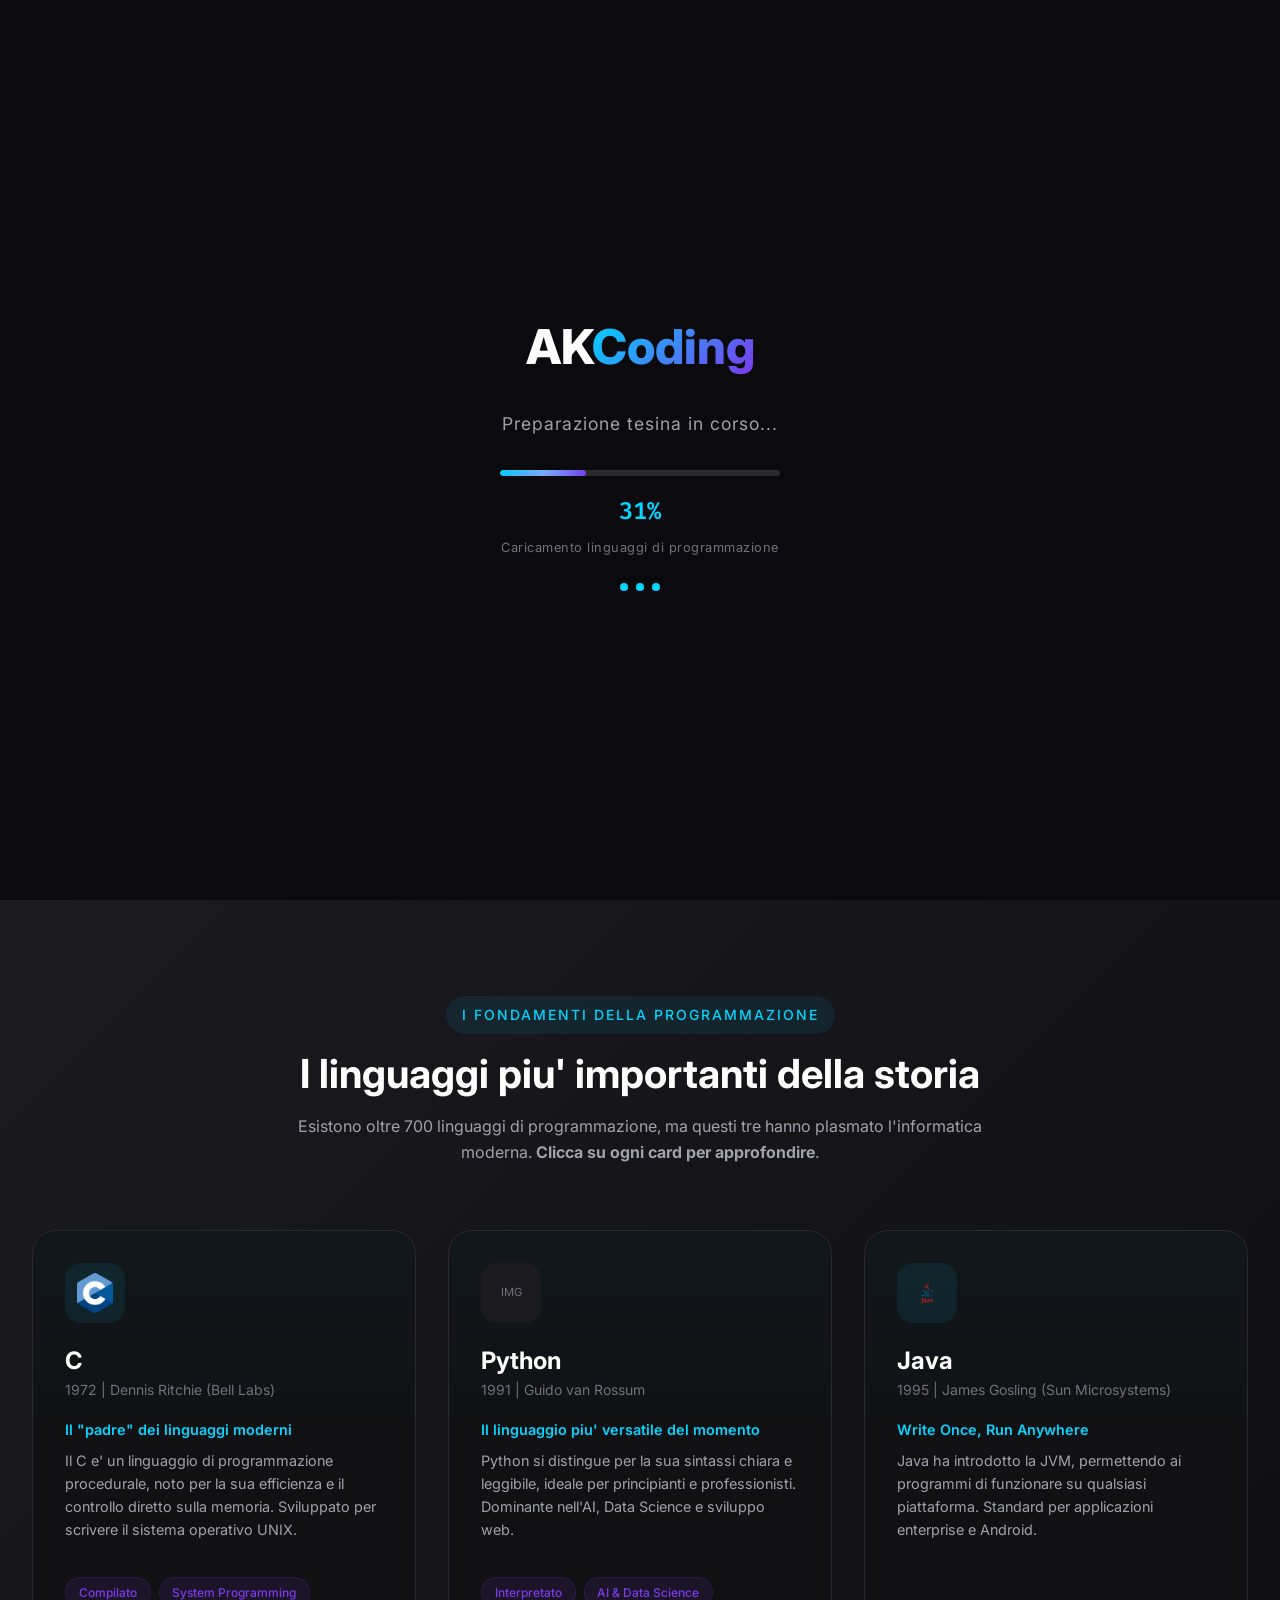
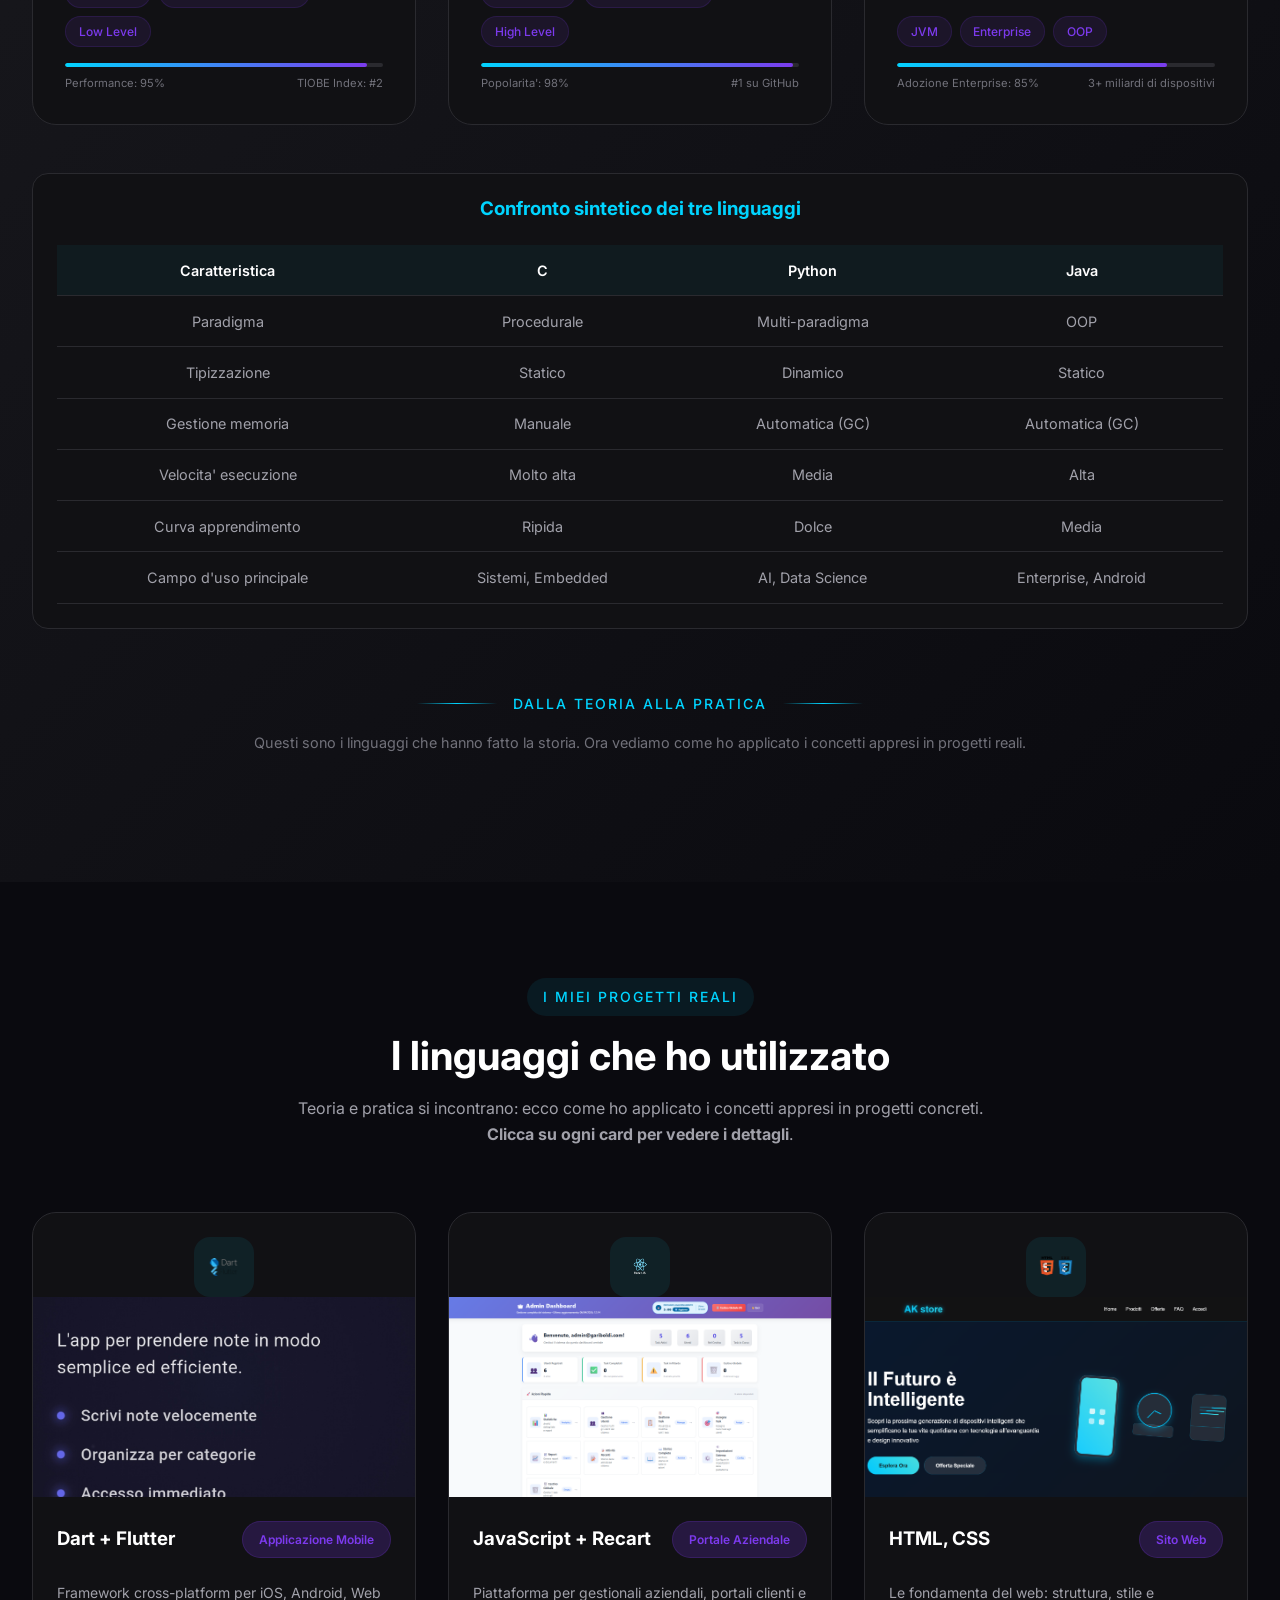
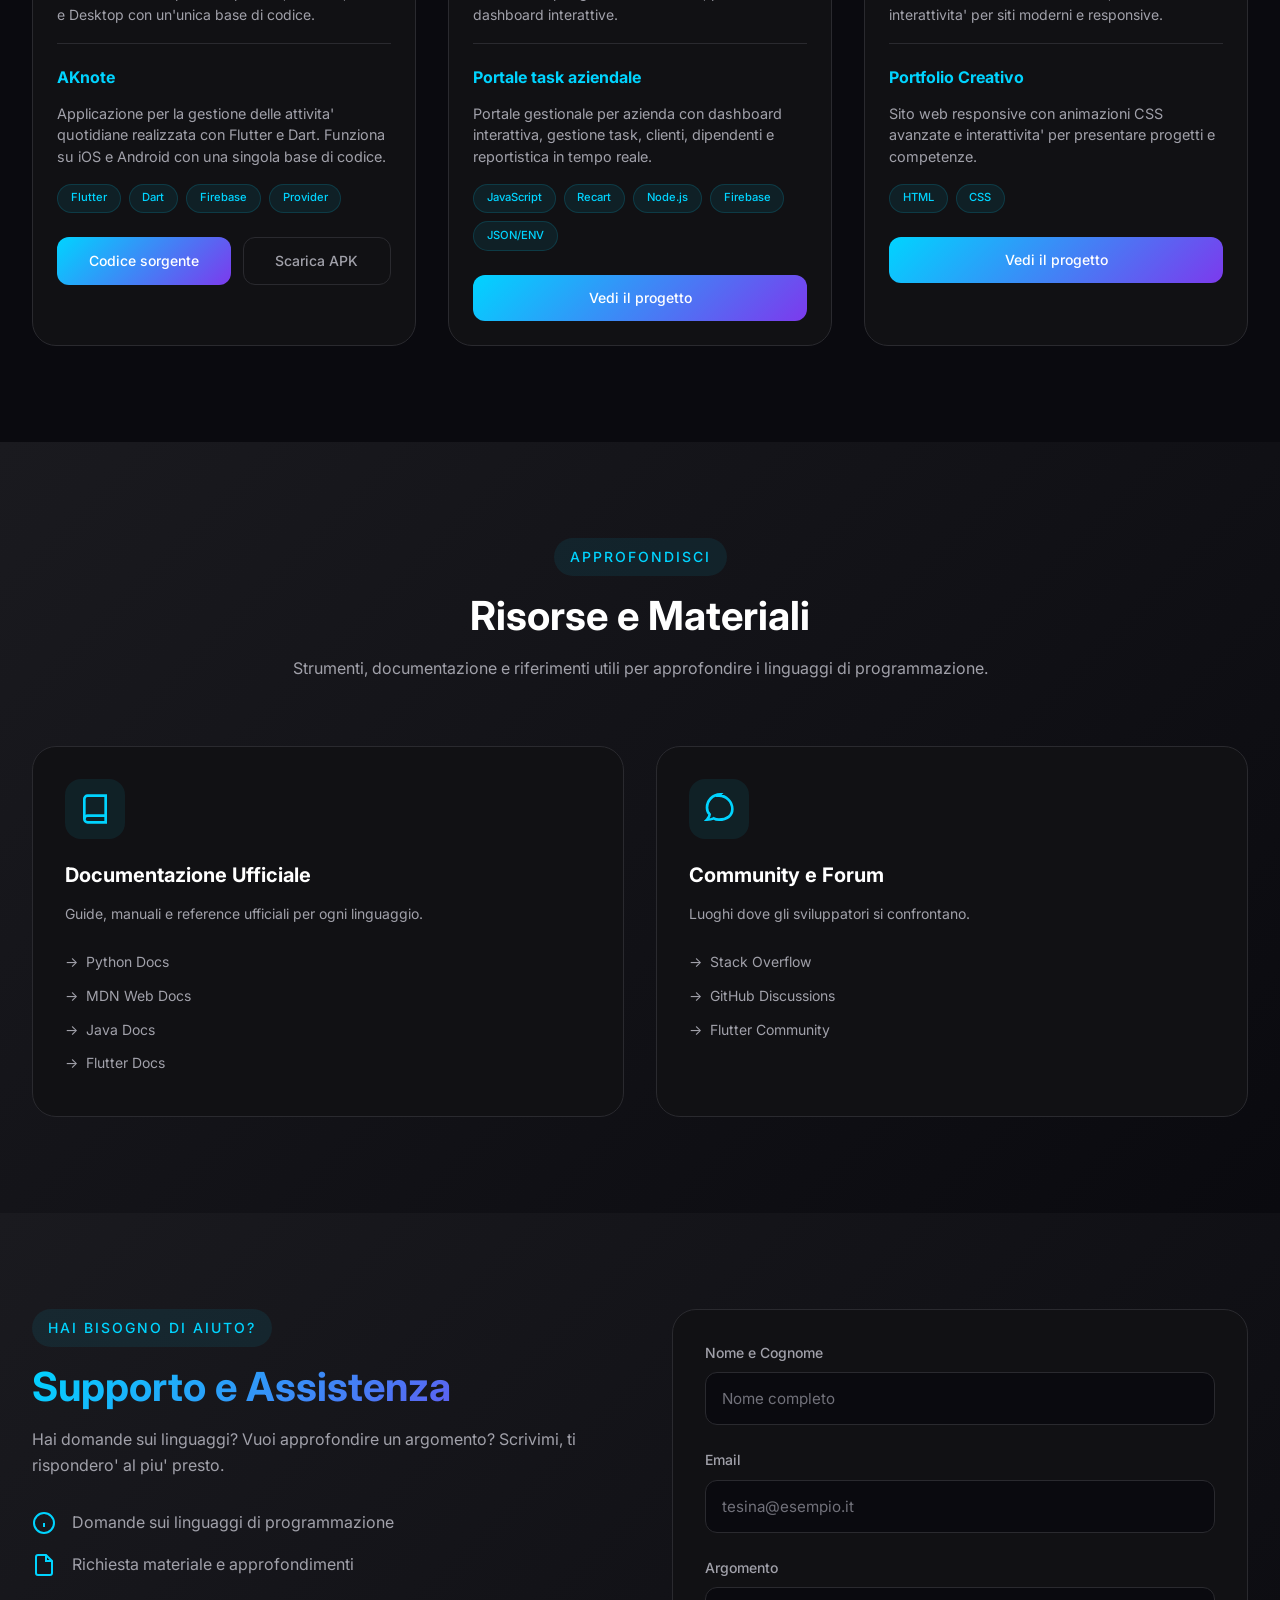
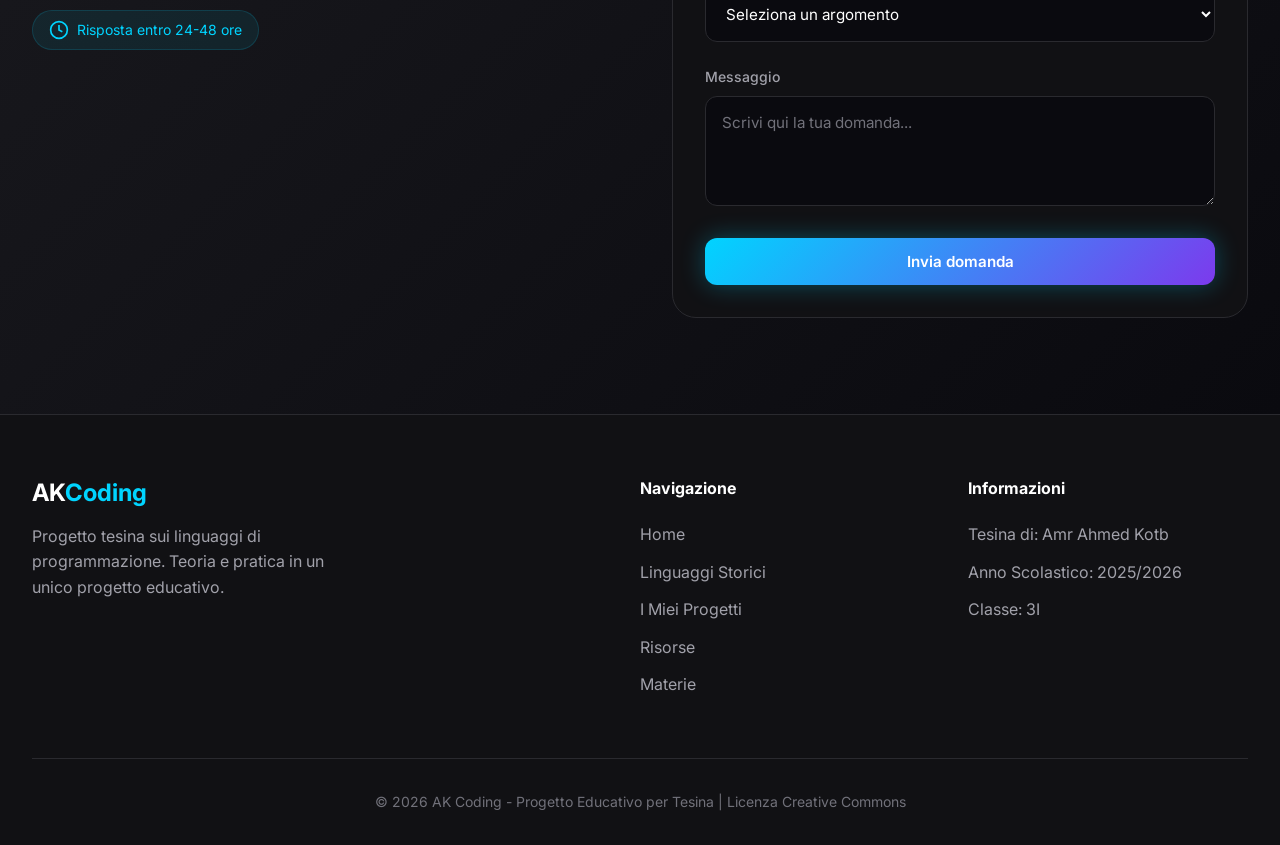
==== index.html @ d7063757 "tesina" ====
<!DOCTYPE html>
<html lang="it">

<head>
    <meta charset="UTF-8">
    <meta name="viewport" content="width=device-width, initial-scale=1.0, viewport-fit=cover">
    <meta name="description" content="Tesina sui linguaggi di programmazione: teoria e pratica con progetti reali">
    <meta name="author" content="Amr Ahmed Kotb">
    <meta name="keywords" content="programmazione, linguaggi, C, Python, Java, Flutter, JavaScript, tesina">
    <meta name="theme-color" content="#0a0a0f">
    <meta property="og:title" content="AK Coding | Linguaggi di Programmazione - Tesina">
    <meta property="og:description" content="Dal codice macchina all'intelligenza artificiale: un viaggio attraverso i linguaggi che plasmano il mondo digitale.">
    <meta property="og:type" content="website">
    <meta property="og:image" content="/images/logo.png">
    <meta property="og:url" content="https://akcoding.it/">
    <title>AK Coding | Linguaggi di Programmazione - Tesina</title>
    <link rel="preconnect" href="https://fonts.googleapis.com">
    <link rel="preconnect" href="https://fonts.gstatic.com" crossorigin>
    <link href="https://fonts.googleapis.com/css2?family=Inter:wght@300;400;500;600;700;800&family=Fira+Code:wght@400;500;600&display=swap" rel="stylesheet">
    <link rel="icon" href="/images/logo.png" type="image/png">
    <style>
        /* ============================================ */
        /* RESET & VARIABILI GLOBALI                    */
        /* ============================================ */
        *,
        *::before,
        *::after {
            margin: 0;
            padding: 0;
            box-sizing: border-box;
        }

        :root {
            --primary: #00d4ff;
            --primary-dark: #0099cc;
            --primary-glow: rgba(0, 212, 255, 0.3);
            --primary-soft: rgba(0, 212, 255, 0.08);
            --secondary: #7c3aed;
            --secondary-dark: #5b21b6;
            --secondary-glow: rgba(124, 58, 237, 0.3);
            --dark-bg: #0a0a0f;
            --dark-card: #111114;
            --dark-surface: #1a1a1f;
            --text-primary: #ffffff;
            --text-secondary: #a1a1aa;
            --text-muted: #71717a;
            --border: #2a2a2f;
            --border-light: #3a3a42;
            --success: #10b981;
            --error: #ef4444;
            --warning: #f59e0b;
            --gradient-1: linear-gradient(135deg, #00d4ff 0%, #7c3aed 100%);
            --gradient-2: linear-gradient(135deg, #1a1a1f 0%, #0a0a0f 100%);
            --gradient-card: linear-gradient(180deg, rgba(0, 212, 255, 0.03) 0%, transparent 40%);
            --radius-sm: 0.5rem;
            --radius-md: 0.75rem;
            --radius-lg: 1rem;
            --radius-xl: 1.5rem;
            --radius-2xl: 2rem;
            --shadow-sm: 0 2px 8px rgba(0, 0, 0, 0.3);
            --shadow-md: 0 8px 24px rgba(0, 0, 0, 0.4);
            --shadow-lg: 0 20px 50px rgba(0, 0, 0, 0.5);
            --shadow-glow: 0 0 25px var(--primary-glow);
            --transition-fast: 0.2s ease;
            --transition-base: 0.3s ease;
            --transition-slow: 0.5s cubic-bezier(0.4, 0, 0.2, 1);
            --font-mono: 'Fira Code', 'Courier New', monospace;
        }

        html {
            scroll-behavior: smooth;
            scroll-padding-top: 80px;
            -webkit-font-smoothing: antialiased;
            -moz-osx-font-smoothing: grayscale;
        }

        body {
            font-family: 'Inter', sans-serif;
            background-color: var(--dark-bg);
            color: var(--text-primary);
            line-height: 1.6;
            overflow-x: hidden;
            min-height: 100vh;
        }

        body.preloader-active {
            overflow: hidden;
            height: 100vh;
        }

        .container {
            max-width: 1280px;
            margin: 0 auto;
            padding: 0 2rem;
        }

        @media (max-width: 640px) {
            .container {
                padding: 0 1rem;
            }
        }

        /* ============================================ */
        /* PRELOADER                                    */
        /* ============================================ */
        .preloader {
            position: fixed;
            top: 0;
            left: 0;
            width: 100%;
            height: 100%;
            background: var(--dark-bg);
            z-index: 9999;
            display: flex;
            flex-direction: column;
            align-items: center;
            justify-content: center;
            transition: opacity 0.6s ease, visibility 0.6s ease;
            opacity: 1;
            visibility: visible;
        }

        .preloader.hidden {
            opacity: 0;
            visibility: hidden;
            pointer-events: none;
        }

        .preloader-logo {
            font-size: 3rem;
            font-weight: 800;
            margin-bottom: 1.5rem;
            animation: preloaderPulse 2s ease-in-out infinite;
        }

        .preloader-logo span {
            background: var(--gradient-1);
            -webkit-background-clip: text;
            background-clip: text;
            color: transparent;
        }

        .preloader-title {
            font-size: 1.1rem;
            color: var(--text-secondary);
            margin-bottom: 2rem;
            letter-spacing: 1px;
            font-weight: 400;
            text-align: center;
        }

        .preloader-progress-container {
            width: 280px;
            max-width: 80vw;
            height: 6px;
            background: var(--border);
            border-radius: 3px;
            overflow: hidden;
            margin-bottom: 1rem;
            position: relative;
        }

        .preloader-progress-bar {
            height: 100%;
            background: var(--gradient-1);
            border-radius: 3px;
            width: 0%;
            transition: width 0.15s linear;
            position: relative;
        }

        .preloader-progress-bar::after {
            content: '';
            position: absolute;
            top: 0;
            left: 0;
            right: 0;
            bottom: 0;
            background: linear-gradient(90deg, transparent, rgba(255, 255, 255, 0.3), transparent);
            animation: shimmer 2s infinite;
        }

        @keyframes shimmer {
            0% {
                transform: translateX(-100%);
            }
            100% {
                transform: translateX(100%);
            }
        }

        .preloader-counter {
            font-family: var(--font-mono);
            font-size: 1.5rem;
            font-weight: 600;
            color: var(--primary);
            margin-bottom: 0.5rem;
            min-width: 60px;
            text-align: center;
        }

        .preloader-subtitle {
            font-size: 0.8rem;
            color: var(--text-muted);
            letter-spacing: 0.5px;
            text-align: center;
            animation: fadeText 3s ease-in-out infinite;
        }

        @keyframes preloaderPulse {
            0%,
            100% {
                transform: scale(1);
                opacity: 1;
            }
            50% {
                transform: scale(1.05);
                opacity: 0.8;
            }
        }

        @keyframes fadeText {
            0%,
            100% {
                opacity: 0.5;
            }
            50% {
                opacity: 1;
            }
        }

        .preloader-dots {
            display: flex;
            gap: 0.5rem;
            margin-top: 1.5rem;
        }

        .preloader-dot {
            width: 8px;
            height: 8px;
            border-radius: 50%;
            background: var(--primary);
            animation: dotBounce 1.4s ease-in-out infinite;
        }

        .preloader-dot:nth-child(2) {
            animation-delay: 0.2s;
        }
        .preloader-dot:nth-child(3) {
            animation-delay: 0.4s;
        }

        @keyframes dotBounce {
            0%,
            80%,
            100% {
                transform: scale(0.6);
                opacity: 0.4;
            }
            40% {
                transform: scale(1.2);
                opacity: 1;
            }
        }

        /* ============================================ */
        /* TIPOGRAFIA E UTILITY                         */
        /* ============================================ */
        h1,
        h2,
        h3,
        h4,
        h5,
        h6 {
            font-weight: 700;
            line-height: 1.2;
        }

        h1 {
            font-size: clamp(2.5rem, 5vw, 4rem);
            background: var(--gradient-1);
            -webkit-background-clip: text;
            background-clip: text;
            color: transparent;
        }

        h2 {
            font-size: clamp(2rem, 4vw, 2.5rem);
            margin-bottom: 1rem;
        }

        .section-header {
            text-align: center;
            margin-bottom: 4rem;
        }

        .section-tag {
            display: inline-block;
            font-size: 0.875rem;
            font-weight: 500;
            text-transform: uppercase;
            letter-spacing: 2px;
            color: var(--primary);
            background: var(--primary-soft);
            padding: 0.5rem 1rem;
            border-radius: var(--radius-2xl);
            margin-bottom: 1rem;
        }

        .section-header p {
            color: var(--text-secondary);
            max-width: 700px;
            margin: 0 auto;
        }

        /* ============================================ */
        /* BOTTONI                                      */
        /* ============================================ */
        .btn {
            display: inline-flex;
            align-items: center;
            justify-content: center;
            padding: 0.875rem 2rem;
            font-weight: 600;
            border-radius: var(--radius-md);
            text-decoration: none;
            transition: all var(--transition-base);
            cursor: pointer;
            border: none;
            font-family: inherit;
            gap: 0.5rem;
            font-size: 0.95rem;
            white-space: nowrap;
        }

        .btn-primary {
            background: var(--gradient-1);
            color: white;
            box-shadow: var(--shadow-glow);
        }

        .btn-primary:hover {
            transform: translateY(-2px);
            box-shadow: 0 0 35px var(--primary-glow);
        }

        .btn-primary:active {
            transform: translateY(0);
            box-shadow: 0 0 15px var(--primary-glow);
        }

        .btn-secondary {
            background: transparent;
            color: var(--text-primary);
            border: 1px solid var(--border);
        }

        .btn-secondary:hover {
            border-color: var(--primary);
            color: var(--primary);
            transform: translateY(-2px);
            background: var(--primary-soft);
        }

        .btn-outline-light {
            background: transparent;
            color: var(--text-primary);
            border: 1px solid rgba(255, 255, 255, 0.3);
        }

        .btn-outline-light:hover {
            border-color: var(--primary);
            color: var(--primary);
            background: var(--primary-soft);
        }

        .btn-full {
            width: 100%;
        }

        .btn:focus-visible {
            outline: 2px solid var(--primary);
            outline-offset: 2px;
        }

        /* ============================================ */
        /* NAVIGAZIONE                                  */
        /* ============================================ */
        .navbar {
            position: fixed;
            top: 0;
            left: 0;
            width: 100%;
            z-index: 1000;
            padding: 1rem 0;
            background: rgba(10, 10, 15, 0.9);
            backdrop-filter: blur(12px);
            -webkit-backdrop-filter: blur(12px);
            border-bottom: 1px solid var(--border);
            transition: all var(--transition-base);
        }

        .navbar.scrolled {
            padding: 0.65rem 0;
            background: rgba(10, 10, 15, 0.97);
            box-shadow: var(--shadow-sm);
        }

        .nav-container {
            max-width: 1280px;
            margin: 0 auto;
            padding: 0 2rem;
            display: flex;
            justify-content: space-between;
            align-items: center;
        }

        .logo a {
            font-size: 1.5rem;
            font-weight: 700;
            text-decoration: none;
            color: var(--text-primary);
            letter-spacing: -0.5px;
        }

        .logo span {
            color: var(--primary);
        }

        .nav-menu {
            display: flex;
            gap: 2.5rem;
            list-style: none;
        }

        .nav-link {
            text-decoration: none;
            color: var(--text-secondary);
            font-weight: 500;
            transition: color var(--transition-fast);
            position: relative;
            font-size: 0.95rem;
        }

        .nav-link:hover,
        .nav-link.active {
            color: var(--primary);
        }

        .nav-link::after {
            content: '';
            position: absolute;
            bottom: -4px;
            left: 0;
            width: 0;
            height: 2px;
            background: var(--primary);
            border-radius: 2px;
            transition: width var(--transition-base);
        }

        .nav-link:hover::after,
        .nav-link.active::after {
            width: 100%;
        }

        .hamburger {
            display: none;
            flex-direction: column;
            cursor: pointer;
            gap: 5px;
            padding: 4px;
            background: none;
            border: none;
        }

        .hamburger span {
            width: 26px;
            height: 2.5px;
            background: var(--text-primary);
            border-radius: 2px;
            transition: all var(--transition-base);
            display: block;
        }

        .hamburger.active span:nth-child(1) {
            transform: rotate(45deg) translate(5px, 5px);
        }
        .hamburger.active span:nth-child(2) {
            opacity: 0;
        }
        .hamburger.active span:nth-child(3) {
            transform: rotate(-45deg) translate(5px, -5px);
        }

        @media (max-width: 768px) {
            .hamburger {
                display: flex;
            }
            .nav-menu {
                position: fixed;
                top: 60px;
                left: -100%;
                width: 100%;
                background: rgba(17, 17, 20, 0.98);
                backdrop-filter: blur(12px);
                flex-direction: column;
                align-items: center;
                padding: 2rem;
                gap: 1.5rem;
                transition: left var(--transition-slow);
                border-bottom: 1px solid var(--border);
                box-shadow: var(--shadow-md);
            }
            .nav-menu.active {
                left: 0;
            }
        }

        /* ============================================ */
        /* TORNA SU                                     */
        /* ============================================ */
        .back-to-top {
            position: fixed;
            bottom: 30px;
            left: 30px;
            z-index: 2999;
            width: 44px;
            height: 44px;
            border-radius: 50%;
            background: var(--dark-card);
            border: 1px solid var(--border);
            color: var(--text-secondary);
            cursor: pointer;
            display: flex;
            align-items: center;
            justify-content: center;
            opacity: 0;
            visibility: hidden;
            transform: translateY(10px);
            transition: all var(--transition-base);
            box-shadow: var(--shadow-sm);
        }

        .back-to-top.visible {
            opacity: 1;
            visibility: visible;
            transform: translateY(0);
        }

        .back-to-top:hover {
            border-color: var(--primary);
            color: var(--primary);
            box-shadow: var(--shadow-glow);
            transform: translateY(-3px);
        }

        .back-to-top svg {
            width: 20px;
            height: 20px;
        }

        @media (max-width: 768px) {
            .back-to-top {
                bottom: 20px;
                left: 20px;
                width: 38px;
                height: 38px;
            }
        }

        /* ============================================ */
        /* HERO SECTION                                 */
        /* ============================================ */
        .hero {
            min-height: 100vh;
            display: flex;
            align-items: center;
            position: relative;
            padding: 6rem 2rem 4rem;
            overflow: hidden;
        }

        .hero::before {
            content: '';
            position: absolute;
            top: -50%;
            left: -50%;
            width: 200%;
            height: 200%;
            background: radial-gradient(ellipse at 30% 50%, rgba(0, 212, 255, 0.04) 0%, transparent 60%),
                radial-gradient(ellipse at 70% 30%, rgba(124, 58, 237, 0.04) 0%, transparent 60%);
            pointer-events: none;
            z-index: 0;
        }

        .hero-content {
            max-width: 1280px;
            margin: 0 auto;
            display: grid;
            grid-template-columns: 1fr 1fr;
            gap: 4rem;
            align-items: center;
            position: relative;
            z-index: 1;
        }

        .hero-badge {
            display: inline-block;
            background: var(--primary-soft);
            padding: 0.5rem 1rem;
            border-radius: var(--radius-2xl);
            font-size: 0.875rem;
            color: var(--primary);
            margin-bottom: 1.5rem;
            border: 1px solid rgba(0, 212, 255, 0.15);
        }

        .hero-text p {
            font-size: 1.125rem;
            color: var(--text-secondary);
            margin: 1.5rem 0;
            max-width: 500px;
        }

        .hero-buttons {
            display: flex;
            gap: 1rem;
            margin-bottom: 2.5rem;
            flex-wrap: wrap;
        }

        .hero-stats {
            display: flex;
            gap: 2rem;
            flex-wrap: wrap;
        }

        .stat {
            text-align: left;
        }

        .stat-number {
            font-size: 2rem;
            font-weight: 700;
            color: var(--primary);
            display: block;
            font-family: var(--font-mono);
        }

        .stat-label {
            font-size: 0.875rem;
            color: var(--text-muted);
        }

        .hero-visual {
            position: relative;
        }

        .code-animation {
            background: var(--dark-card);
            border-radius: var(--radius-lg);
            padding: 1.5rem;
            border: 1px solid var(--border);
            box-shadow: 0 0 50px rgba(0, 212, 255, 0.1);
            animation: float 3s ease-in-out infinite;
            position: relative;
            overflow: hidden;
        }

        .code-animation::before {
            content: '';
            position: absolute;
            top: 0;
            left: 0;
            right: 0;
            height: 30px;
            background: var(--dark-surface);
            border-bottom: 1px solid var(--border);
            border-radius: var(--radius-lg) var(--radius-lg) 0 0;
            display: flex;
            align-items: center;
            padding: 0 1rem;
            gap: 6px;
        }

        .code-dot {
            width: 10px;
            height: 10px;
            border-radius: 50%;
            display: inline-block;
        }
        .code-dot.red {
            background: #ef4444;
        }
        .code-dot.yellow {
            background: #f59e0b;
        }
        .code-dot.green {
            background: #10b981;
        }

        .code-snippet {
            font-family: var(--font-mono);
            font-size: 0.875rem;
            line-height: 1.6;
            color: var(--text-secondary);
            padding-top: 1.5rem;
            margin: 0;
            white-space: pre-wrap;
            word-break: break-word;
        }

        .code-keyword {
            color: #c084fc;
        }
        .code-function {
            color: var(--primary);
        }
        .code-string {
            color: #10b981;
        }
        .code-method {
            color: #f59e0b;
        }
        .code-comment {
            color: var(--text-muted);
            font-style: italic;
        }

        @keyframes float {
            0%,
            100% {
                transform: translateY(0);
            }
            50% {
                transform: translateY(-10px);
            }
        }

        @media (max-width: 968px) {
            .hero-content {
                grid-template-columns: 1fr;
                text-align: center;
                gap: 2.5rem;
            }
            .hero-text p {
                margin: 1.5rem auto;
            }
            .hero-buttons {
                justify-content: center;
            }
            .hero-stats {
                justify-content: center;
            }
            .stat {
                text-align: center;
            }
            .code-animation {
                max-width: 450px;
                margin: 0 auto;
            }
        }

        /* ============================================ */
        /* SEZIONE LINGUAGGI                            */
        /* ============================================ */
        .linguaggi {
            padding: 6rem 0;
            background: var(--gradient-2);
            position: relative;
        }

        .linguaggi-grid {
            display: grid;
            grid-template-columns: repeat(auto-fit, minmax(330px, 1fr));
            gap: 2rem;
        }

        .lang-card {
            background: var(--dark-card);
            border: 1px solid var(--border);
            border-radius: var(--radius-xl);
            padding: 2rem;
            transition: all var(--transition-slow);
            position: relative;
            overflow: hidden;
            cursor: pointer;
            display: flex;
            flex-direction: column;
            background: var(--gradient-card), var(--dark-card);
        }

        .lang-card::before {
            content: '';
            position: absolute;
            top: 0;
            left: 0;
            width: 100%;
            height: 3px;
            background: var(--gradient-1);
            transform: scaleX(0);
            transform-origin: left;
            transition: transform var(--transition-slow);
        }

        .lang-card:hover {
            transform: translateY(-5px);
            border-color: var(--primary);
            box-shadow: var(--shadow-lg), 0 0 30px rgba(0, 212, 255, 0.15);
        }

        .lang-card:hover::before {
            transform: scaleX(1);
        }

        .lang-card:focus-visible {
            outline: 2px solid var(--primary);
            outline-offset: 2px;
        }

        .card-icon {
            width: 60px;
            height: 60px;
            background: var(--primary-soft);
            border-radius: var(--radius-lg);
            display: flex;
            align-items: center;
            justify-content: center;
            margin-bottom: 1.5rem;
            transition: transform var(--transition-base);
        }

        .lang-card:hover .card-icon {
            transform: scale(1.08);
        }

        .card-icon img {
            width: 40px;
            height: 40px;
            object-fit: contain;
        }

        .lang-card h3 {
            font-size: 1.5rem;
            margin-bottom: 0.25rem;
        }

        .lang-year {
            font-size: 0.875rem;
            color: var(--text-muted);
            margin-bottom: 1rem;
        }

        .lang-description {
            margin-bottom: 1.5rem;
            flex: 1;
        }

        .lang-description p {
            color: var(--text-secondary);
            margin-bottom: 0.75rem;
            line-height: 1.6;
            font-size: 0.9rem;
        }

        .lang-description p:first-of-type {
            color: var(--primary);
            font-weight: 600;
            margin-bottom: 0.5rem;
        }

        .lang-tags {
            display: flex;
            flex-wrap: wrap;
            gap: 0.5rem;
            margin-bottom: 1rem;
        }

        .lang-tags span {
            background: rgba(124, 58, 237, 0.1);
            padding: 0.3rem 0.8rem;
            border-radius: var(--radius-2xl);
            font-size: 0.75rem;
            color: var(--secondary);
            font-weight: 500;
            border: 1px solid rgba(124, 58, 237, 0.15);
        }

        .lang-stats {
            margin-top: auto;
        }

        .stat-bar {
            height: 4px;
            background: var(--border);
            border-radius: 2px;
            overflow: hidden;
            margin-bottom: 0.5rem;
        }

        .stat-fill {
            height: 100%;
            background: var(--gradient-1);
            border-radius: 2px;
            transition: width 1.2s cubic-bezier(0.4, 0, 0.2, 1);
        }

        .stats-row {
            display: flex;
            justify-content: space-between;
            font-size: 0.7rem;
            color: var(--text-muted);
            margin-top: 0.5rem;
        }

        /* Tabella comparativa */
        .tabella-confronto {
            margin-top: 3rem;
            background: var(--dark-card);
            border-radius: var(--radius-lg);
            padding: 1.5rem;
            border: 1px solid var(--border);
            overflow-x: auto;
        }

        .tabella-confronto h3 {
            text-align: center;
            margin-bottom: 1.5rem;
            color: var(--primary);
        }

        .tabella-confronto table {
            width: 100%;
            border-collapse: collapse;
            min-width: 500px;
        }

        .tabella-confronto th,
        .tabella-confronto td {
            padding: 0.85rem 0.75rem;
            text-align: center;
            border-bottom: 1px solid var(--border);
            color: var(--text-secondary);
            font-size: 0.9rem;
        }

        .tabella-confronto th {
            color: var(--text-primary);
            font-weight: 600;
            background: rgba(0, 212, 255, 0.05);
            position: sticky;
            top: 0;
        }

        .tabella-confronto tr:hover td {
            background: rgba(0, 212, 255, 0.02);
        }

        .separator {
            display: flex;
            align-items: center;
            justify-content: center;
            gap: 1rem;
            margin-bottom: 1rem;
        }

        .separator-line {
            width: 80px;
            height: 1px;
            background: linear-gradient(90deg, transparent, var(--primary), transparent);
        }

        .separator-text {
            color: var(--primary);
            font-size: 0.875rem;
            letter-spacing: 2px;
            font-weight: 500;
        }

        .teoria-pratica-desc {
            color: var(--text-muted);
            font-size: 0.9rem;
        }

        .teoria-pratica-link {
            text-align: center;
            margin: 4rem 0 2rem;
        }

        /* ============================================ */
        /* PROGETTI REALI                               */
        /* ============================================ */
        .progetti-reali {
            padding: 6rem 0;
            background: var(--dark-bg);
        }

        .progetti-reali-grid {
            display: grid;
            grid-template-columns: repeat(auto-fit, minmax(360px, 1fr));
            gap: 2rem;
        }

        .progetto-reale-card {
            background: var(--dark-card);
            border: 1px solid var(--border);
            border-radius: var(--radius-xl);
            overflow: hidden;
            transition: all 0.4s cubic-bezier(0.175, 0.885, 0.32, 1.275);
            cursor: pointer;
            position: relative;
        }

        .progetto-reale-card:hover {
            transform: translateY(-6px) scale(1.01);
            border-color: var(--primary);
            box-shadow: var(--shadow-lg), 0 0 30px rgba(0, 212, 255, 0.2);
        }

        .progetto-reale-card:focus-visible {
            outline: 2px solid var(--primary);
            outline-offset: 2px;
        }

        .progetto-logo {
            display: flex;
            justify-content: center;
            padding: 1.5rem 1.5rem 0 1.5rem;
            position: relative;
            z-index: 3;
        }

        .progetto-logo img {
            width: 60px;
            height: 60px;
            object-fit: contain;
            background: var(--primary-soft);
            border-radius: var(--radius-lg);
            padding: 0.75rem;
            transition: transform var(--transition-base);
        }

        .progetto-reale-card:hover .progetto-logo img {
            transform: scale(1.1);
        }

        .progetto-anteprima {
            width: 100%;
            height: 200px;
            overflow: hidden;
            background: var(--dark-surface);
            position: relative;
        }

        .progetto-anteprima img {
            width: 100%;
            height: 100%;
            object-fit: cover;
            display: block;
            transition: transform var(--transition-slow);
        }

        .progetto-reale-card:hover .progetto-anteprima img {
            transform: scale(1.04);
        }

        .card-header {
            padding: 1.5rem 1.5rem 0 1.5rem;
            display: flex;
            justify-content: space-between;
            align-items: center;
            gap: 1rem;
            position: relative;
            z-index: 3;
            flex-wrap: wrap;
        }

        .categoria-badge {
            background: rgba(124, 58, 237, 0.2);
            padding: 0.5rem 1rem;
            border-radius: var(--radius-2xl);
            font-size: 0.75rem;
            font-weight: 600;
            color: var(--secondary);
            border: 1px solid rgba(124, 58, 237, 0.2);
        }

        .card-content {
            padding: 1.5rem;
            position: relative;
            z-index: 3;
        }

        .card-content h3 {
            font-size: 1.5rem;
            margin-bottom: 0.5rem;
            background: var(--gradient-1);
            -webkit-background-clip: text;
            background-clip: text;
            color: transparent;
        }

        .linguaggio-desc {
            color: var(--text-secondary);
            font-size: 0.875rem;
            margin-bottom: 1.5rem;
            padding-bottom: 1rem;
            border-bottom: 1px solid var(--border);
        }

        .progetto-mio h4 {
            font-size: 1rem;
            color: var(--primary);
            margin-bottom: 1rem;
        }

        .progetto-descrizione {
            color: var(--text-secondary);
            font-size: 0.9rem;
            line-height: 1.5;
            margin-bottom: 1rem;
        }

        .tecnologie-usate {
            display: flex;
            flex-wrap: wrap;
            gap: 0.5rem;
            margin-bottom: 1.5rem;
        }

        .tecnologie-usate span {
            background: var(--primary-soft);
            padding: 0.3rem 0.8rem;
            border-radius: var(--radius-2xl);
            font-size: 0.7rem;
            font-weight: 500;
            color: var(--primary);
            border: 1px solid rgba(0, 212, 255, 0.15);
        }

        .progetto-azioni {
            display: flex;
            gap: 0.75rem;
            margin-top: 1rem;
            flex-wrap: wrap;
        }

        .btn-progetto {
            display: inline-flex;
            align-items: center;
            justify-content: center;
            gap: 0.5rem;
            padding: 0.75rem 1.5rem;
            background: var(--gradient-1);
            color: white;
            text-decoration: none;
            border-radius: var(--radius-md);
            font-weight: 500;
            font-size: 0.875rem;
            transition: all var(--transition-base);
            flex: 1 1 auto;
            border: none;
            cursor: pointer;
            white-space: nowrap;
        }

        .btn-progetto:hover {
            transform: translateY(-2px);
            box-shadow: var(--shadow-glow);
        }

        .btn-progetto-outline {
            background: transparent;
            border: 1px solid var(--border);
            color: var(--text-secondary);
        }

        .btn-progetto-outline:hover {
            border-color: var(--primary);
            color: var(--primary);
            background: var(--primary-soft);
        }

        .progetto-link-singolo {
            margin-top: 1rem;
        }

        .progetto-link-singolo .btn-progetto {
            width: 100%;
        }

        @media (max-width: 768px) {
            .progetti-reali-grid {
                grid-template-columns: 1fr;
            }
            .linguaggi-grid {
                grid-template-columns: 1fr;
            }
        }

        /* ============================================ */
        /* MODALE PROGETTO                              */
        /* ============================================ */
        .modal-overlay {
            position: fixed;
            top: 0;
            left: 0;
            width: 100%;
            height: 100%;
            background: rgba(0, 0, 0, 0.85);
            backdrop-filter: blur(8px);
            -webkit-backdrop-filter: blur(8px);
            z-index: 2000;
            animation: fadeIn 0.3s ease;
        }

        .modal-container {
            position: fixed;
            top: 50%;
            left: 50%;
            transform: translate(-50%, -50%);
            width: 92%;
            max-width: 800px;
            max-height: 85vh;
            background: var(--dark-card);
            border: 2px solid var(--primary);
            border-radius: var(--radius-xl);
            z-index: 2001;
            overflow-y: auto;
            animation: modalSlideIn 0.35s ease;
            box-shadow: var(--shadow-lg), 0 0 40px rgba(0, 212, 255, 0.2);
        }

        .modal-container::-webkit-scrollbar {
            width: 6px;
        }
        .modal-container::-webkit-scrollbar-track {
            background: transparent;
        }
        .modal-container::-webkit-scrollbar-thumb {
            background: var(--border);
            border-radius: 3px;
        }

        @keyframes modalSlideIn {
            from {
                opacity: 0;
                transform: translate(-50%, -50%) scale(0.95);
            }
            to {
                opacity: 1;
                transform: translate(-50%, -50%) scale(1);
            }
        }

        @keyframes fadeIn {
            from {
                opacity: 0;
            }
            to {
                opacity: 1;
            }
        }

        .modal-header {
            padding: 1.5rem;
            border-bottom: 1px solid var(--border);
            display: flex;
            justify-content: space-between;
            align-items: center;
            position: sticky;
            top: 0;
            background: var(--dark-card);
            z-index: 10;
            border-radius: var(--radius-xl) var(--radius-xl) 0 0;
        }

        .modal-header h3 {
            font-size: 1.5rem;
            background: var(--gradient-1);
            -webkit-background-clip: text;
            background-clip: text;
            color: transparent;
            margin: 0;
        }

        .modal-close {
            width: 36px;
            height: 36px;
            border-radius: 50%;
            background: rgba(255, 255, 255, 0.08);
            border: 1px solid var(--border);
            color: var(--text-secondary);
            font-size: 1.2rem;
            cursor: pointer;
            display: flex;
            align-items: center;
            justify-content: center;
            transition: all var(--transition-fast);
            flex-shrink: 0;
        }

        .modal-close:hover {
            background: var(--primary);
            color: white;
            border-color: var(--primary);
            transform: rotate(90deg);
        }

        .modal-close:focus-visible {
            outline: 2px solid var(--primary);
            outline-offset: 2px;
        }

        .modal-body {
            padding: 1.5rem;
        }

        .modal-body .modal-image {
            width: 100%;
            max-height: 300px;
            object-fit: cover;
            border-radius: var(--radius-md);
            margin-bottom: 1.5rem;
            border: 1px solid var(--border);
        }

        .modal-body h4 {
            color: var(--primary);
            font-size: 1.1rem;
            margin: 1.5rem 0 1rem 0;
        }

        .modal-body h4:first-of-type {
            margin-top: 0;
        }

        .modal-body p {
            color: var(--text-secondary);
            margin-bottom: 0.75rem;
            line-height: 1.6;
        }

        .modal-body ul {
            margin: 0.75rem 0;
            padding-left: 1.5rem;
        }

        .modal-body li {
            color: var(--text-secondary);
            margin-bottom: 0.5rem;
        }

        .modal-body .code-example {
            background: var(--dark-bg);
            padding: 1rem;
            border-radius: var(--radius-md);
            font-family: var(--font-mono);
            font-size: 0.8rem;
            color: var(--text-secondary);
            overflow-x: auto;
            border: 1px solid var(--border);
            line-height: 1.5;
            white-space: pre-wrap;
            word-break: break-word;
        }

        body.modal-open {
            overflow: hidden;
        }

        /* ============================================ */
        /* RISORSE                                      */
        /* ============================================ */
        .risorse {
            padding: 6rem 0;
            background: var(--gradient-2);
        }

        .risorse-grid {
            display: grid;
            grid-template-columns: repeat(auto-fit, minmax(300px, 1fr));
            gap: 2rem;
        }

        .risorsa-card {
            background: var(--dark-card);
            border: 1px solid var(--border);
            border-radius: var(--radius-xl);
            padding: 2rem;
            transition: all var(--transition-base);
            position: relative;
            overflow: hidden;
        }

        .risorsa-card::before {
            content: '';
            position: absolute;
            top: 0;
            left: 0;
            width: 100%;
            height: 3px;
            background: var(--gradient-1);
            transform: scaleX(0);
            transform-origin: left;
            transition: transform var(--transition-slow);
        }

        .risorsa-card:hover {
            transform: translateY(-5px);
            border-color: var(--primary);
            box-shadow: var(--shadow-lg);
        }

        .risorsa-card:hover::before {
            transform: scaleX(1);
        }

        .risorsa-icon {
            width: 60px;
            height: 60px;
            background: var(--primary-soft);
            border-radius: var(--radius-lg);
            display: flex;
            align-items: center;
            justify-content: center;
            margin-bottom: 1.5rem;
        }

        .risorsa-icon svg {
            width: 32px;
            height: 32px;
            color: var(--primary);
        }

        .risorsa-card h3 {
            font-size: 1.25rem;
            margin-bottom: 1rem;
        }

        .risorsa-card p {
            color: var(--text-secondary);
            font-size: 0.875rem;
            margin-bottom: 1.5rem;
        }

        .risorsa-links {
            list-style: none;
            margin-top: 1rem;
        }

        .risorsa-links li {
            margin-bottom: 0.5rem;
        }

        .risorsa-links a {
            color: var(--text-secondary);
            text-decoration: none;
            font-size: 0.875rem;
            transition: all var(--transition-fast);
            display: inline-flex;
            align-items: center;
            gap: 0.5rem;
        }

        .risorsa-links a::before {
            content: '\2192';
            transition: transform var(--transition-fast);
        }

        .risorsa-links a:hover {
            color: var(--primary);
        }

        .risorsa-links a:hover::before {
            transform: translateX(4px);
        }

        /* ============================================ */
        /* SUPPORTO E FORM                              */
        /* ============================================ */
        .supporto {
            padding: 6rem 0;
            background: var(--gradient-2);
        }

        .supporto-wrapper {
            display: grid;
            grid-template-columns: 1fr 1fr;
            gap: 4rem;
            align-items: start;
        }

        .supporto-info h2 {
            margin-bottom: 1rem;
            background: var(--gradient-1);
            -webkit-background-clip: text;
            background-clip: text;
            color: transparent;
        }

        .supporto-info>p {
            color: var(--text-secondary);
            margin-bottom: 2rem;
        }

        .supporto-features {
            display: flex;
            flex-direction: column;
            gap: 1rem;
            margin-bottom: 2rem;
        }

        .feature {
            display: flex;
            align-items: center;
            gap: 1rem;
            color: var(--text-secondary);
        }

        .feature svg {
            color: var(--primary);
            flex-shrink: 0;
        }

        .supporto-tempo {
            display: inline-flex;
            align-items: center;
            gap: 0.5rem;
            background: var(--primary-soft);
            padding: 0.5rem 1rem;
            border-radius: var(--radius-2xl);
            color: var(--primary);
            font-size: 0.875rem;
            border: 1px solid rgba(0, 212, 255, 0.15);
        }

        .supporto-form {
            background: var(--dark-card);
            border: 1px solid var(--border);
            border-radius: var(--radius-xl);
            padding: 2rem;
        }

        .supporto-form .form-group {
            margin-bottom: 1.5rem;
        }

        .supporto-form label {
            display: block;
            margin-bottom: 0.5rem;
            color: var(--text-secondary);
            font-size: 0.875rem;
            font-weight: 500;
        }

        .supporto-form input,
        .supporto-form select,
        .supporto-form textarea {
            width: 100%;
            padding: 1rem;
            background: var(--dark-bg);
            border: 1px solid var(--border);
            border-radius: var(--radius-md);
            color: var(--text-primary);
            font-family: inherit;
            transition: all var(--transition-base);
            font-size: 0.95rem;
        }

        .supporto-form input:focus,
        .supporto-form select:focus,
        .supporto-form textarea:focus {
            outline: none;
            border-color: var(--primary);
            box-shadow: 0 0 0 3px var(--primary-glow);
        }

        .supporto-form input::placeholder,
        .supporto-form textarea::placeholder {
            color: var(--text-muted);
        }

        .form-success {
            text-align: center;
            margin-top: 1rem;
            font-size: 0.875rem;
            color: var(--success);
            font-weight: 500;
            display: none;
        }

        @media (max-width: 968px) {
            .supporto-wrapper {
                grid-template-columns: 1fr;
                gap: 2rem;
            }
            .supporto-info {
                text-align: center;
            }
            .supporto-features {
                align-items: flex-start;
                text-align: left;
                max-width: 350px;
                margin: 0 auto 2rem;
            }
            .supporto-tempo {
                margin: 0 auto;
                display: flex;
                width: fit-content;
            }
        }

        /* ============================================ */
        /* FOOTER                                       */
        /* ============================================ */
        .footer {
            background: var(--dark-card);
            border-top: 1px solid var(--border);
            padding: 4rem 0 2rem;
        }

        .footer-content {
            display: grid;
            grid-template-columns: 2fr 1fr 1fr;
            gap: 3rem;
            margin-bottom: 3rem;
        }

        .footer-logo h3 {
            font-size: 1.5rem;
            margin-bottom: 1rem;
        }

        .footer-logo span {
            color: var(--primary);
        }

        .footer-logo p {
            color: var(--text-secondary);
            max-width: 300px;
        }

        .footer-links h4,
        .footer-info h4 {
            font-size: 1rem;
            margin-bottom: 1.5rem;
            color: var(--text-primary);
        }

        .footer-links ul,
        .footer-info ul {
            list-style: none;
        }

        .footer-links li,
        .footer-info li {
            margin-bottom: 0.75rem;
        }

        .footer-links a {
            text-decoration: none;
            color: var(--text-secondary);
            transition: color var(--transition-fast);
        }

        .footer-links a:hover {
            color: var(--primary);
        }

        .footer-info li {
            color: var(--text-secondary);
        }

        .footer-bottom {
            text-align: center;
            padding-top: 2rem;
            border-top: 1px solid var(--border);
            color: var(--text-muted);
            font-size: 0.875rem;
        }

        @media (max-width: 768px) {
            .footer-content {
                grid-template-columns: 1fr;
                text-align: center;
                gap: 2rem;
            }
            .footer-logo p {
                margin: 0 auto;
            }
        }

        /* ============================================ */
        /* CHATBOT WIDGET                               */
        /* ============================================ */
        .chatbot-widget {
            position: fixed;
            bottom: 30px;
            right: 30px;
            z-index: 3000;
            font-family: 'Inter', sans-serif;
        }

        .chatbot-toggle {
            width: 56px;
            height: 56px;
            border-radius: 50%;
            background: var(--dark-card);
            border: 1px solid var(--border);
            color: var(--text-primary);
            font-size: 22px;
            cursor: pointer;
            box-shadow: var(--shadow-md);
            display: flex;
            align-items: center;
            justify-content: center;
            transition: all var(--transition-base);
            overflow: hidden;
            padding: 0;
        }

        .chatbot-toggle img {
            width: 60%;
            height: 60%;
            object-fit: contain;
            display: block;
        }

        .chatbot-toggle .toggle-text {
            font-size: 16px;
            font-weight: 600;
        }

        .chatbot-toggle:hover {
            border-color: var(--primary);
            transform: scale(1.08);
            box-shadow: var(--shadow-glow);
        }

        .chatbot-toggle:focus-visible {
            outline: 2px solid var(--primary);
            outline-offset: 2px;
        }

        .chatbot-window {
            position: absolute;
            bottom: 80px;
            right: 0;
            width: 380px;
            max-height: 550px;
            background: var(--dark-card);
            border: 1px solid var(--border);
            border-radius: var(--radius-lg);
            box-shadow: var(--shadow-lg);
            display: flex;
            flex-direction: column;
            overflow: hidden;
            animation: slideUp 0.25s ease;
        }

        .chatbot-window.hidden {
            display: none;
        }

        @keyframes slideUp {
            from {
                opacity: 0;
                transform: translateY(15px);
            }
            to {
                opacity: 1;
                transform: translateY(0);
            }
        }

        .chatbot-header {
            padding: 1rem 1.25rem;
            background: var(--dark-surface);
            border-bottom: 1px solid var(--border);
            display: flex;
            justify-content: space-between;
            align-items: center;
        }

        .chatbot-header h4 {
            color: var(--primary);
            font-size: 0.9rem;
            font-weight: 600;
            margin: 0;
            letter-spacing: 0.5px;
            text-transform: uppercase;
        }

        .chatbot-close {
            background: none;
            border: none;
            color: var(--text-muted);
            font-size: 1.25rem;
            cursor: pointer;
            transition: color var(--transition-fast);
            padding: 4px 8px;
            border-radius: 4px;
        }

        .chatbot-close:hover {
            color: var(--text-primary);
            background: rgba(255, 255, 255, 0.05);
        }

        .chatbot-close:focus-visible {
            outline: 2px solid var(--primary);
            outline-offset: 2px;
        }

        .chatbot-messages {
            flex: 1;
            padding: 1.25rem;
            overflow-y: auto;
            display: flex;
            flex-direction: column;
            gap: 1rem;
            max-height: 360px;
        }

        .chatbot-messages::-webkit-scrollbar {
            width: 4px;
        }
        .chatbot-messages::-webkit-scrollbar-track {
            background: transparent;
        }
        .chatbot-messages::-webkit-scrollbar-thumb {
            background: var(--border);
            border-radius: 2px;
        }

        .message {
            padding: 0.875rem 1rem;
            border-radius: var(--radius-md);
            max-width: 88%;
            word-wrap: break-word;
            font-size: 0.85rem;
            line-height: 1.55;
        }

        .message.user {
            align-self: flex-end;
            background: rgba(0, 212, 255, 0.08);
            border: 1px solid rgba(0, 212, 255, 0.15);
            color: var(--text-primary);
            border-bottom-right-radius: 0.25rem;
        }

        .message.bot {
            align-self: flex-start;
            background: rgba(124, 58, 237, 0.06);
            border: 1px solid rgba(124, 58, 237, 0.12);
            color: var(--text-secondary);
            border-bottom-left-radius: 0.25rem;
        }

        .message.bot strong {
            color: var(--primary);
        }

        .chatbot-input-area {
            padding: 0.875rem 1rem;
            border-top: 1px solid var(--border);
            display: flex;
            gap: 0.5rem;
            background: var(--dark-surface);
        }

        .chatbot-input-area input {
            flex: 1;
            padding: 0.75rem 1rem;
            background: var(--dark-bg);
            border: 1px solid var(--border);
            border-radius: 0.5rem;
            color: var(--text-primary);
            font-family: inherit;
            font-size: 0.85rem;
        }

        .chatbot-input-area input:focus {
            outline: none;
            border-color: var(--primary);
        }

        .chatbot-input-area button {
            background: transparent;
            border: 1px solid var(--border);
            color: var(--text-secondary);
            padding: 0.75rem 1.25rem;
            border-radius: 0.5rem;
            cursor: pointer;
            font-weight: 500;
            font-family: inherit;
            transition: all var(--transition-fast);
            white-space: nowrap;
        }

        .chatbot-input-area button:hover {
            border-color: var(--primary);
            color: var(--primary);
            background: var(--primary-soft);
        }

        .chatbot-input-area button:focus-visible {
            outline: 2px solid var(--primary);
            outline-offset: 2px;
        }

        .typing-indicator {
            display: flex;
            gap: 4px;
            padding: 0.5rem 0;
        }

        .typing-indicator span {
            width: 6px;
            height: 6px;
            background: var(--text-muted);
            border-radius: 50%;
            animation: typing 1.2s infinite;
        }

        .typing-indicator span:nth-child(2) {
            animation-delay: 0.2s;
        }
        .typing-indicator span:nth-child(3) {
            animation-delay: 0.4s;
        }

        @keyframes typing {
            0%,
            100% {
                opacity: 0.2;
                transform: scale(0.8);
            }
            50% {
                opacity: 1;
                transform: scale(1);
            }
        }

        @keyframes fadeInUp {
            from {
                opacity: 0;
                transform: translateY(30px);
            }
            to {
                opacity: 1;
                transform: translateY(0);
            }
        }

        .lang-card,
        .progetto-reale-card,
        .risorsa-card {
            animation: fadeInUp 0.6s ease forwards;
        }

        .lang-card:nth-child(2) {
            animation-delay: 0.1s;
        }
        .lang-card:nth-child(3) {
            animation-delay: 0.2s;
        }

        @media (max-width: 480px) {
            .chatbot-window {
                width: calc(100vw - 40px);
                right: -10px;
                max-height: 70vh;
            }
            .chatbot-widget {
                right: 15px;
                bottom: 20px;
            }
            .hero-buttons {
                flex-direction: column;
                align-items: center;
            }
            .hero-buttons .btn {
                width: 100%;
                max-width: 280px;
            }
        }
    </style>
</head>

<body class="preloader-active">

    <!-- ============================================ -->
    <!-- PRELOADER (10 secondi)                       -->
    <!-- ============================================ -->
    <div class="preloader" id="preloader" role="status" aria-label="Caricamento in corso">
        <div class="preloader-logo">AK<span>Coding</span></div>
        <p class="preloader-title">Preparazione tesina in corso...</p>
        <div class="preloader-progress-container">
            <div class="preloader-progress-bar" id="preloaderProgressBar"></div>
        </div>
        <div class="preloader-counter" id="preloaderCounter">0%</div>
        <p class="preloader-subtitle">Caricamento linguaggi di programmazione</p>
        <div class="preloader-dots">
            <span class="preloader-dot"></span>
            <span class="preloader-dot"></span>
            <span class="preloader-dot"></span>
        </div>
    </div>

    <!-- ============================================ -->
    <!-- NAVIGAZIONE PRINCIPALE                       -->
    <!-- ============================================ -->
    <nav class="navbar" role="navigation" aria-label="Navigazione principale">
        <div class="nav-container">
            <div class="logo">
                <a href="#" aria-label="AK Coding Home">AK<span>Coding</span></a>
            </div>
            <ul class="nav-menu" role="menubar">
                <li role="none"><a href="#home" class="nav-link active" role="menuitem">Home</a></li>
                <li role="none"><a href="materie.html" class="nav-link" role="menuitem">Materie</a></li>
                <li role="none"><a href="chiSono.html" class="nav-link" role="menuitem">Chi Sono</a></li>
                <a href="https://github.com/Amr-kotb/aknote/archive/refs/tags/v1.0.zip" class="btn-progetto" target="_blank" rel="noopener noreferrer" onclick="event.stopPropagation();">Scarica progetto tesina</a>

            </ul>
            <button class="hamburger" aria-label="Menu di navigazione" aria-expanded="false">
                <span></span>
                <span></span>
                <span></span>
            </button>
        </div>
    </nav>

    <!-- ============================================ -->
    <!-- TORNA SU                                     -->
    <!-- ============================================ -->
    <button class="back-to-top" id="backToTop" aria-label="Torna all'inizio della pagina" title="Torna su">
        <svg width="20" height="20" viewBox="0 0 24 24" fill="none" stroke="currentColor" stroke-width="2.5" stroke-linecap="round" stroke-linejoin="round">
            <polyline points="18 15 12 9 6 15"></polyline>
        </svg>
    </button>

    <div class="main-content">

        <!-- ============================================ -->
        <!-- SEZIONE HERO                                -->
        <!-- ============================================ -->
        <section id="home" class="hero">
            <div class="hero-content">
                <div class="hero-text">
                    <div class="hero-badge">Tesina di Amr Ahmed Kotb | Classe 3I</div>
                    <h1>Linguaggi di<br>Programmazione</h1>
                    <p>Dal codice macchina all'intelligenza artificiale: un viaggio attraverso i linguaggi che plasmano
                        il mondo digitale. Teoria e pratica nei miei progetti reali.</p>
                    <div class="hero-buttons">
                        <a href="#linguaggi-importanti" class="btn btn-primary">Scopri i linguaggi</a>
                        <a href="#miei-progetti" class="btn btn-secondary">Vedi i miei progetti</a>
                    </div>
                    <div class="hero-stats">
                        <div class="stat">
                            <span class="stat-number" data-target="700">0</span>
                            <span class="stat-label">Linguaggi esistenti</span>
                        </div>
                        <div class="stat">
                            <span class="stat-number" data-target="3">0</span>
                            <span class="stat-label">Top linguaggi</span>
                        </div>
                        <div class="stat">
                            <span class="stat-number" data-target="7">0</span>
                            <span class="stat-label">Progetti realizzati</span>
                        </div>
                    </div>
                </div>
                <div class="hero-visual">
                    <div class="code-animation">
                        <div style="display:flex;gap:6px;padding-bottom:0.75rem;margin-bottom:0.5rem;">
                            <span class="code-dot red"></span><span class="code-dot yellow"></span><span class="code-dot green"></span>
                        </div>
                        <pre class="code-snippet">
<span class="code-keyword">function</span> <span class="code-function">createFuture</span>() {
    <span class="code-keyword">const</span> innovation = <span class="code-string">"coding"</span>;
    <span class="code-keyword">return</span> innovation.<span class="code-method">toUpperCase</span>();
}
<span class="code-keyword">console</span>.<span class="code-method">log</span>(<span class="code-function">createFuture</span>());
<span class="code-comment">// OUTPUT: CODING</span></pre>
                    </div>
                </div>
            </div>
        </section>

        <!-- ============================================ -->
        <!-- SEZIONE LINGUAGGI IMPORTANTI                -->
        <!-- ============================================ -->
        <section id="linguaggi-importanti" class="linguaggi">
            <div class="container">
                <div class="section-header">
                    <span class="section-tag">I fondamenti della programmazione</span>
                    <h2>I linguaggi piu' importanti della storia</h2>
                    <p>Esistono oltre 700 linguaggi di programmazione, ma questi tre hanno plasmato l'informatica
                        moderna. <strong>Clicca su ogni card per approfondire</strong>.</p>
                </div>

                <div class="linguaggi-grid">
                    <!-- Linguaggio C -->
                    <div class="lang-card" data-lang="c" tabindex="0" role="button" aria-label="Approfondisci linguaggio C">
                        <div class="card-icon"><img src="/images/c.png" alt="Logo C" loading="lazy"></div>
                        <h3>C</h3>
                        <p class="lang-year">1972 | Dennis Ritchie (Bell Labs)</p>
                        <div class="lang-description">
                            <p>Il "padre" dei linguaggi moderni</p>
                            <p>Il C e' un linguaggio di programmazione procedurale, noto per la sua efficienza e il controllo diretto sulla memoria. Sviluppato per scrivere il sistema operativo UNIX.</p>
                        </div>
                        <div class="lang-tags"><span>Compilato</span><span>System Programming</span><span>Low Level</span></div>
                        <div class="lang-stats"><div class="stat-bar"><div class="stat-fill" style="width: 95%"></div></div><div class="stats-row"><span>Performance: 95%</span><span>TIOBE Index: #2</span></div></div>
                    </div>
                    <!-- Linguaggio Python -->
                    <div class="lang-card" data-lang="python" tabindex="0" role="button" aria-label="Approfondisci linguaggio Python">
                        <div class="card-icon"><img src="/images/python.png" alt="Logo Python" loading="lazy"></div>
                        <h3>Python</h3>
                        <p class="lang-year">1991 | Guido van Rossum</p>
                        <div class="lang-description">
                            <p>Il linguaggio piu' versatile del momento</p>
                            <p>Python si distingue per la sua sintassi chiara e leggibile, ideale per principianti e professionisti. Dominante nell'AI, Data Science e sviluppo web.</p>
                        </div>
                        <div class="lang-tags"><span>Interpretato</span><span>AI & Data Science</span><span>High Level</span></div>
                        <div class="lang-stats"><div class="stat-bar"><div class="stat-fill" style="width: 98%"></div></div><div class="stats-row"><span>Popolarita': 98%</span><span>#1 su GitHub</span></div></div>
                    </div>
                    <!-- Linguaggio Java -->
                    <div class="lang-card" data-lang="java" tabindex="0" role="button" aria-label="Approfondisci linguaggio Java">
                        <div class="card-icon"><img src="/images/java.png" alt="Logo Java" loading="lazy"></div>
                        <h3>Java</h3>
                        <p class="lang-year">1995 | James Gosling (Sun Microsystems)</p>
                        <div class="lang-description">
                            <p>Write Once, Run Anywhere</p>
                            <p>Java ha introdotto la JVM, permettendo ai programmi di funzionare su qualsiasi piattaforma. Standard per applicazioni enterprise e Android.</p>
                        </div>
                        <div class="lang-tags"><span>JVM</span><span>Enterprise</span><span>OOP</span></div>
                        <div class="lang-stats"><div class="stat-bar"><div class="stat-fill" style="width: 85%"></div></div><div class="stats-row"><span>Adozione Enterprise: 85%</span><span>3+ miliardi di dispositivi</span></div></div>
                    </div>
                </div>

                <!-- Tabella comparativa -->
                <div class="tabella-confronto" role="region" aria-label="Tabella comparativa linguaggi">
                    <h3>Confronto sintetico dei tre linguaggi</h3>
                    <table>
                        <thead><tr><th>Caratteristica</th><th>C</th><th>Python</th><th>Java</th></tr></thead>
                        <tbody>
                            <tr><td>Paradigma</td><td>Procedurale</td><td>Multi-paradigma</td><td>OOP</td></tr>
                            <tr><td>Tipizzazione</td><td>Statico</td><td>Dinamico</td><td>Statico</td></tr>
                            <tr><td>Gestione memoria</td><td>Manuale</td><td>Automatica (GC)</td><td>Automatica (GC)</td></tr>
                            <tr><td>Velocita' esecuzione</td><td>Molto alta</td><td>Media</td><td>Alta</td></tr>
                            <tr><td>Curva apprendimento</td><td>Ripida</td><td>Dolce</td><td>Media</td></tr>
                            <tr><td>Campo d'uso principale</td><td>Sistemi, Embedded</td><td>AI, Data Science</td><td>Enterprise, Android</td></tr>
                        </tbody>
                    </table>
                </div>

                <div class="teoria-pratica-link">
                    <div class="separator"><span class="separator-line"></span><span class="separator-text">DALLA TEORIA ALLA PRATICA</span><span class="separator-line"></span></div>
                    <p class="teoria-pratica-desc">Questi sono i linguaggi che hanno fatto la storia. Ora vediamo come ho applicato i concetti appresi in progetti reali.</p>
                </div>
            </div>
        </section>

        <!-- ============================================ -->
        <!-- SEZIONE PROGETTI REALI                      -->
        <!-- ============================================ -->
        <section id="miei-progetti" class="progetti-reali">
            <div class="container">
                <div class="section-header">
                    <span class="section-tag">I miei progetti reali</span>
                    <h2>I linguaggi che ho utilizzato</h2>
                    <p>Teoria e pratica si incontrano: ecco come ho applicato i concetti appresi in progetti concreti.
                        <strong>Clicca su ogni card per vedere i dettagli</strong>.</p>
                </div>
                <div class="progetti-reali-grid">

                    <!-- Progetto AKnote (Flutter/Dart) -->
                    <div class="progetto-reale-card" data-project="flutter" tabindex="0" role="button" aria-label="Dettagli progetto AKnote">
                        <div class="progetto-logo">
                            <img src="/images/dartFlutter.png" alt="Flutter e Dart Logo" loading="lazy">
                        </div>
                        <div class="progetto-anteprima">
                            <img src="/images/aknote-poster.jpg" alt="Anteprima AKnote App" loading="lazy">
                        </div>
                        <div class="card-header">
                            <h3>Dart + Flutter</h3>
                            <span class="categoria-badge">Applicazione Mobile</span>
                        </div>
                        <div class="card-content">
                            <p class="linguaggio-desc">Framework cross-platform per iOS, Android, Web e Desktop con un'unica base di codice.</p>
                            <div class="progetto-mio">
                                <h4>AKnote</h4>
                                <p class="progetto-descrizione">Applicazione per la gestione delle attivita' quotidiane realizzata con Flutter e Dart. Funziona su iOS e Android con una singola base di codice.</p>
                                <div class="tecnologie-usate">
                                    <span>Flutter</span><span>Dart</span><span>Firebase</span><span>Provider</span>
                                </div>
                                <div class="progetto-azioni">
                                    <a href="https://github.com/Amr-kotb/aknote/archive/refs/tags/v1.0.zip" class="btn-progetto" target="_blank" rel="noopener noreferrer" onclick="event.stopPropagation();">Codice sorgente</a>
                                    <a href="https://github.com/Amr-kotb/aknote/releases/download/v1.0/app-release.apk" class="btn-progetto btn-progetto-outline" target="_blank" rel="noopener noreferrer" onclick="event.stopPropagation();">Scarica APK</a>
                                </div>
                            </div>
                        </div>
                    </div>

                    <!-- Progetto Task Gariboldi (JavaScript/Recart) -->
                    <div class="progetto-reale-card" data-project="recart" tabindex="0" role="button" aria-label="Dettagli progetto Task Gariboldi">
                        <div class="progetto-logo">
                            <img src="/images/recartJS.png" alt="Recart e JavaScript Logo" loading="lazy">
                        </div>
                        <div class="progetto-anteprima">
                            <img src="/images/taskG.png" alt="Anteprima Task Gariboldi" loading="lazy">
                        </div>
                        <div class="card-header">
                            <h3>JavaScript + Recart</h3>
                            <span class="categoria-badge">Portale Aziendale</span>
                        </div>
                        <div class="card-content">
                            <p class="linguaggio-desc">Piattaforma per gestionali aziendali, portali clienti e dashboard interattive.</p>
                            <div class="progetto-mio">
                                <h4>Portale task aziendale</h4>
                                <p class="progetto-descrizione">Portale gestionale per azienda con dashboard interattiva, gestione task, clienti, dipendenti e reportistica in tempo reale.</p>
                                <div class="tecnologie-usate">
                                    <span>JavaScript</span><span>Recart</span><span>Node.js</span><span>Firebase</span><span>JSON/ENV</span>
                                </div>
                                <div class="progetto-link-singolo">
                                    <a href="https://taskg.netlify.app/" class="btn-progetto" target="_blank" rel="noopener noreferrer" onclick="event.stopPropagation();">Vedi il progetto</a>
                                </div>
                            </div>
                        </div>
                    </div>

                    <!-- Progetto Portfolio (HTML/CSS) -->
                    <div class="progetto-reale-card" data-project="website" tabindex="0" role="button" aria-label="Dettagli progetto Portfolio">
                        <div class="progetto-logo">
                            <img src="/images/htmlcss.png" alt="HTML e CSS Logo" loading="lazy">
                        </div>
                        <div class="progetto-anteprima">
                            <img src="/images/akstore.png" alt="Anteprima Portfolio" loading="lazy">
                        </div>
                        <div class="card-header">
                            <h3>HTML, CSS</h3>
                            <span class="categoria-badge">Sito Web</span>
                        </div>
                        <div class="card-content">
                            <p class="linguaggio-desc">Le fondamenta del web: struttura, stile e interattivita' per siti moderni e responsive.</p>
                            <div class="progetto-mio">
                                <h4>Portfolio Creativo</h4>
                                <p class="progetto-descrizione">Sito web responsive con animazioni CSS avanzate e interattivita' per presentare progetti e competenze.</p>
                                <div class="tecnologie-usate">
                                    <span>HTML</span><span>CSS</span>
                                </div>
                                <div class="progetto-link-singolo">
                                    <a href="https://akhop.netlify.app/" class="btn-progetto" target="_blank" rel="noopener noreferrer" onclick="event.stopPropagation();">Vedi il progetto</a>
                                </div>
                            </div>
                        </div>
                    </div>
                </div>
            </div>
        </section>

        <!-- ============================================ -->
        <!-- SEZIONE RISORSE                             -->
        <!-- ============================================ -->
        <section id="risorse" class="risorse">
            <div class="container">
                <div class="section-header">
                    <span class="section-tag">Approfondisci</span>
                    <h2>Risorse e Materiali</h2>
                    <p>Strumenti, documentazione e riferimenti utili per approfondire i linguaggi di programmazione.</p>
                </div>
                <div class="risorse-grid">
                    <div class="risorsa-card">
                        <div class="risorsa-icon"><svg width="32" height="32" viewBox="0 0 24 24" fill="none" stroke="currentColor" stroke-width="2"><path d="M4 19.5A2.5 2.5 0 0 1 6.5 17H20"/><path d="M6.5 2H20v20H6.5A2.5 2.5 0 0 1 4 19.5v-15A2.5 2.5 0 0 1 6.5 2z"/></svg></div>
                        <h3>Documentazione Ufficiale</h3>
                        <p>Guide, manuali e reference ufficiali per ogni linguaggio.</p>
                        <ul class="risorsa-links">
                            <li><a href="https://docs.python.org/3/" target="_blank" rel="noopener noreferrer">Python Docs</a></li>
                            <li><a href="https://developer.mozilla.org/" target="_blank" rel="noopener noreferrer">MDN Web Docs</a></li>
                            <li><a href="https://docs.oracle.com/en/java/" target="_blank" rel="noopener noreferrer">Java Docs</a></li>
                            <li><a href="https://flutter.dev/docs" target="_blank" rel="noopener noreferrer">Flutter Docs</a></li>
                        </ul>
                    </div>
                    <div class="risorsa-card">
                        <div class="risorsa-icon"><svg width="32" height="32" viewBox="0 0 24 24" fill="none" stroke="currentColor" stroke-width="2"><path d="M12 2a10 10 0 0 1 10 10c0 5-4 8-10 8-1.5 0-3-.4-4-1-2 1-4 1-5 1 1-1 2-3 2-4-1-1-2-3-2-5 0-5 4-10 10-10z"/></svg></div>
                        <h3>Community e Forum</h3>
                        <p>Luoghi dove gli sviluppatori si confrontano.</p>
                        <ul class="risorsa-links">
                            <li><a href="https://stackoverflow.com/" target="_blank" rel="noopener noreferrer">Stack Overflow</a></li>
                            <li><a href="https://github.com/" target="_blank" rel="noopener noreferrer">GitHub Discussions</a></li>
                            <li><a href="https://flutter.dev/community" target="_blank" rel="noopener noreferrer">Flutter Community</a></li>
                        </ul>
                    </div>
                </div>
            </div>
        </section>

        <!-- ============================================ -->
        <!-- SEZIONE SUPPORTO                            -->
        <!-- ============================================ -->
        <section id="supporto" class="supporto">
            <div class="container">
                <div class="supporto-wrapper">
                    <div class="supporto-info">
                        <span class="section-tag">Hai bisogno di aiuto?</span>
                        <h2>Supporto e Assistenza</h2>
                        <p>Hai domande sui linguaggi? Vuoi approfondire un argomento? Scrivimi, ti rispondero' al piu' presto.</p>
                        <div class="supporto-features">
                            <div class="feature"><svg width="24" height="24" viewBox="0 0 24 24" fill="none" stroke="currentColor" stroke-width="2"><circle cx="12" cy="12" r="10"/><path d="M12 16v-4M12 8h.01"/></svg><span>Domande sui linguaggi di programmazione</span></div>
                            <div class="feature"><svg width="24" height="24" viewBox="0 0 24 24" fill="none" stroke="currentColor" stroke-width="2"><path d="M14 2H6a2 2 0 0 0-2 2v16a2 2 0 0 0 2 2h12a2 2 0 0 0 2-2V8z"/><polyline points="14 2 14 8 20 8"/></svg><span>Richiesta materiale e approfondimenti</span></div>
                        </div>
                        <div class="supporto-tempo"><svg width="20" height="20" viewBox="0 0 24 24" fill="none" stroke="currentColor" stroke-width="2"><circle cx="12" cy="12" r="10"/><polyline points="12 6 12 12 16 14"/></svg><span>Risposta entro 24-48 ore</span></div>
                    </div>
                    <form class="supporto-form" id="supportoForm" action="https://formspree.io/f/mdapoedg" method="POST" novalidate>
                        <div class="form-group"><label for="name">Nome e Cognome</label><input type="text" id="name" name="name" placeholder="Nome completo" required autocomplete="name"></div>
                        <div class="form-group"><label for="email">Email</label><input type="email" id="email" name="email" placeholder="tesina@esempio.it" required autocomplete="email"></div>
                        <div class="form-group">
                            <label for="argomento">Argomento</label>
                            <select id="argomento" name="argomento" required>
                                <option value="" disabled selected>Seleziona un argomento</option>
                                <option value="linguaggi">Domande sui linguaggi</option>
                                <option value="concetti">Concetti teorici</option>
                                <option value="progetti">Domande sui progetti</option>
                            </select>
                        </div>
                        <div class="form-group"><label for="messaggio">Messaggio</label><textarea id="messaggio" name="messaggio" rows="4" placeholder="Scrivi qui la tua domanda..." required></textarea></div>
                        <button type="submit" class="btn btn-primary btn-full">Invia domanda</button>
                        <p class="form-success" id="formSuccess" role="status">Messaggio inviato con successo!</p>
                    </form>
                </div>
            </div>
        </section>

        <!-- ============================================ -->
        <!-- FOOTER                                      -->
        <!-- ============================================ -->
        <footer class="footer" role="contentinfo">
            <div class="container">
                <div class="footer-content">
                    <div class="footer-logo"><h3>AK<span>Coding</span></h3><p>Progetto tesina sui linguaggi di programmazione. Teoria e pratica in un unico progetto educativo.</p></div>
                    <div class="footer-links"><h4>Navigazione</h4><ul><li><a href="#home">Home</a></li><li><a href="#linguaggi-importanti">Linguaggi Storici</a></li><li><a href="#miei-progetti">I Miei Progetti</a></li><li><a href="#risorse">Risorse</a></li><li><a href="materie.html">Materie</a></li></ul></div>
                    <div class="footer-info"><h4>Informazioni</h4><ul><li>Tesina di: Amr Ahmed Kotb</li><li>Anno Scolastico: 2025/2026</li><li>Classe: 3I</li></ul></div>
                </div>
                <div class="footer-bottom"><p>&copy; 2026 AK Coding - Progetto Educativo per Tesina | Licenza Creative Commons</p></div>
            </div>
        </footer>
    </div>

    <!-- ============================================ -->
    <!-- CHATBOT WIDGET                               -->
    <!-- ============================================ -->
    <div class="chatbot-widget" id="chatbotWidget" role="complementary" aria-label="Assistente virtuale">
        <button class="chatbot-toggle" id="chatbotToggle" title="Chiedi all'assistente AI" aria-label="Apri assistente AI">
            <img src="/images/ai.png" alt="AI Assistant" onerror="this.style.display='none'; this.parentElement.querySelector('.toggle-text').style.display='block';">
            <span class="toggle-text" style="display:none;">AI</span>
        </button>
        <div class="chatbot-window hidden" id="chatbotWindow" role="dialog" aria-label="Finestra chat assistente">
            <div class="chatbot-header">
                <h4>Assistente Linguaggi di Programmazione</h4>
                <button class="chatbot-close" id="chatbotClose" aria-label="Chiudi assistente">x</button>
            </div>
            <div class="chatbot-messages" id="chatbotMessages">
                <div class="message bot">
                    Ciao! Sono un assistente specializzato in linguaggi di programmazione.<br><br>
                    Posso aiutarti con Python, Java, C/C++, JavaScript, OOP e molto altro.<br><br>
                    Digita <strong>aiuto</strong> per tutti gli argomenti<br>
                    <strong>dimmi di piu'</strong> - approfondisce<br>
                    <strong>cosa mi hai detto prima</strong> - mostra ultima risposta
                </div>
            </div>
            <div class="chatbot-input-area">
                <input type="text" id="chatbotInput" placeholder="Scrivi una domanda..." aria-label="Inserisci la tua domanda">
                <button id="chatbotSend" aria-label="Invia messaggio">Invia</button>
            </div>
        </div>
    </div>

    <!-- ============================================ -->
    <!-- SCRIPT: PRELOADER, MODALE, INTERAZIONI, CHAT -->
    <!-- ============================================ -->
    <script>
        (function() {
            // --------------------------------------------------------
            // 0. PRELOADER (10 secondi)
            // --------------------------------------------------------
            const preloader = document.getElementById('preloader');
            const progressBar = document.getElementById('preloaderProgressBar');
            const counterEl = document.getElementById('preloaderCounter');
            const DURATION = 10000; // 10 secondi
            const startTime = Date.now();

            function updatePreloader() {
                const elapsed = Date.now() - startTime;
                const progress = Math.min(elapsed / DURATION * 100, 100);
                progressBar.style.width = progress + '%';
                counterEl.textContent = Math.round(progress) + '%';

                if (elapsed < DURATION) {
                    requestAnimationFrame(updatePreloader);
                } else {
                    // Completamento
                    progressBar.style.width = '100%';
                    counterEl.textContent = '100%';
                    setTimeout(hidePreloader, 300);
                }
            }

            function hidePreloader() {
                preloader.classList.add('hidden');
                document.body.classList.remove('preloader-active');
                // Rimuovi il preloader dal DOM dopo la transizione
                setTimeout(() => {
                    if (preloader && preloader.parentNode) {
                        preloader.remove();
                    }
                }, 700);
            }

            // Avvia l'animazione del preloader
            requestAnimationFrame(updatePreloader);

            // --------------------------------------------------------
            // 1. DATI PER LE MODALI
            // --------------------------------------------------------
            const languageDetails = {
                c: {
                    title: "Linguaggio C - Approfondimento",
                    content: `
                    <h4>Contesto Storico</h4>
                    <p>Il linguaggio C fu sviluppato da Dennis Ritchie presso i Bell Labs tra il 1969 e il 1973. Nasce dall'esigenza di riscrivere il sistema operativo UNIX, inizialmente scritto in assembly.</p>
                    <h4>Caratteristiche Tecniche</h4>
                    <ul>
                        <li><strong>Compilato</strong> - Il codice viene tradotto direttamente in linguaggio macchina</li>
                        <li><strong>Gestione manuale della memoria</strong> - Utilizzo di malloc() e free()</li>
                        <li><strong>Puntatori</strong> - Accesso diretto agli indirizzi di memoria</li>
                    </ul>
                    <h4>Esempio di Codice</h4>
                    <pre class="code-example">#include &lt;stdio.h&gt;
#include &lt;stdlib.h&gt;

int main() {
    int *arr = (int*)malloc(5 * sizeof(int));
    if (arr == NULL) return 1;
    for(int i = 0; i < 5; i++) arr[i] = i * 10;
    free(arr);
    return 0;
}</pre>
                `
                },
                python: {
                    title: "Linguaggio Python - Approfondimento",
                    content: `
                    <h4>Contesto Storico</h4>
                    <p>Python fu creato da Guido van Rossum e rilasciato nel 1991. Il nome deriva dal gruppo comico "Monty Python".</p>
                    <h4>Caratteristiche Tecniche</h4>
                    <ul>
                        <li><strong>Interpretato</strong> - Esecuzione tramite interprete</li>
                        <li><strong>Tipizzazione dinamica</strong> - Le variabili non hanno tipo fisso</li>
                        <li><strong>Multi-paradigma</strong> - Supporta OOP, funzionale e procedurale</li>
                    </ul>
                    <h4>Esempio di Codice</h4>
                    <pre class="code-example">numeri = [1, 2, 3, 4, 5, 6, 7, 8, 9, 10]
quadrati_pari = [n**2 for n in numeri if n % 2 == 0]
print(f"Quadrati dei numeri pari: {quadrati_pari}")</pre>
                `
                },
                java: {
                    title: "Linguaggio Java - Approfondimento",
                    content: `
                    <h4>Contesto Storico</h4>
                    <p>Java fu sviluppato da James Gosling alla Sun Microsystems, rilasciato nel 1995. Il motto e' "Write Once, Run Anywhere".</p>
                    <h4>Caratteristiche Tecniche</h4>
                    <ul>
                        <li><strong>JVM</strong> - Java Virtual Machine esegue il bytecode</li>
                        <li><strong>OOP puro</strong> - Tutto e' un oggetto</li>
                        <li><strong>Garbage Collection</strong> - Gestione automatica della memoria</li>
                    </ul>
                    <h4>Esempio di Codice</h4>
                    <pre class="code-example">public class Studente {
    private String nome;
    private int eta;
    
    public Studente(String nome, int eta) {
        this.nome = nome;
        this.eta = eta;
    }
    
    public void presentati() {
        System.out.println("Ciao, sono " + nome);
    }
}</pre>
                `
                }
            };

            const projectDetails = {
                flutter: {
                    title: "AKnote - App per la gestione delle attivita'",
                    image: "/images/aknote-poster.jpg",
                    content: `
                    <h4>Descrizione del Progetto</h4>
                    <p>AKnote e' un'applicazione mobile per la gestione delle note e delle attivita' quotidiane, sviluppata con Flutter e Dart. Funziona su iOS e Android con un'unica base di codice.</p>
                    <h4>Tecnologie Utilizzate</h4>
                    <ul><li>Flutter</li><li>Dart</li><li>Firebase</li><li>Provider</li></ul>
                    <h4>Funzionalita'</h4>
                    <ul><li>Registrazione e login</li><li>CRUD task</li><li>Sincronizzazione cloud</li></ul>
                `
                },
                recart: {
                    title: "Task Gariboldi - Portale gestionale aziendale",
                    image: "/images/taskG.png",
                    content: `
                    <h4>Descrizione del Progetto</h4>
                    <p>Portale gestionale per azienda con dashboard interattiva, gestione task, clienti e dipendenti. Include reportistica personalizzata ed esportazione dati.</p>
                    <h4>Tecnologie Utilizzate</h4>
                    <ul><li>JavaScript</li><li>Recart</li><li>Node.js</li><li>Firebase</li><li>JSON/ENV</li></ul>
                    <h4>Funzionalita'</h4>
                    <ul><li>Dashboard per ruoli</li><li>Export report PDF/Excel</li><li>Autenticazione</li></ul>
                `
                },
                website: {
                    title: "Portfolio Creativo - Sito Web Professionale",
                    image: "/images/akstore.png",
                    content: `
                    <h4>Descrizione del Progetto</h4>
                    <p>Sito web responsive con animazioni CSS avanzate per presentare progetti e competenze. Design moderno e ottimizzato per i motori di ricerca.</p>
                    <h4>Tecnologie Utilizzate</h4>
                    <ul><li>HTML5</li><li>CSS3</li></ul>
                    <h4>Caratteristiche</h4>
                    <ul><li>Design responsive</li><li>Animazioni CSS</li><li>SEO ottimizzato</li></ul>
                `
                }
            };

            // --------------------------------------------------------
            // 2. GESTIONE MODALE
            // --------------------------------------------------------
            let modalOverlay = null,
                modalContainer = null;
            let lastFocusedElement = null;

            function closeModal() {
                if (modalOverlay) modalOverlay.remove();
                if (modalContainer) modalContainer.remove();
                modalOverlay = null;
                modalContainer = null;
                document.body.classList.remove('modal-open');
                if (lastFocusedElement && typeof lastFocusedElement.focus === 'function') {
                    lastFocusedElement.focus();
                }
            }

            function openModal(title, content, imageUrl = null) {
                closeModal();
                lastFocusedElement = document.activeElement;
                modalOverlay = document.createElement('div');
                modalOverlay.className = 'modal-overlay';
                modalOverlay.setAttribute('role', 'dialog');
                modalOverlay.setAttribute('aria-modal', 'true');
                modalOverlay.setAttribute('aria-label', title);
                modalContainer = document.createElement('div');
                modalContainer.className = 'modal-container';
                let imageHtml = imageUrl ? `<img src="${imageUrl}" alt="Anteprima del progetto" class="modal-image" loading="lazy">` : '';
                modalContainer.innerHTML = `
                <div class="modal-header">
                    <h3>${title}</h3>
                    <button class="modal-close" aria-label="Chiudi modale">x</button>
                </div>
                <div class="modal-body">
                    ${imageHtml}
                    ${content}
                </div>
            `;
                document.body.appendChild(modalOverlay);
                document.body.appendChild(modalContainer);
                document.body.classList.add('modal-open');

                const closeBtn = modalContainer.querySelector('.modal-close');
                closeBtn.addEventListener('click', closeModal);
                modalOverlay.addEventListener('click', closeModal);

                // Focus sul bottone di chiusura
                setTimeout(() => closeBtn.focus(), 100);

                function escHandler(e) {
                    if (e.key === 'Escape') {
                        closeModal();
                        document.removeEventListener('keydown', escHandler);
                    }
                }
                document.addEventListener('keydown', escHandler);
            }

            // Click su card linguaggi
            document.querySelectorAll('.lang-card').forEach(card => {
                card.addEventListener('click', () => {
                    const lang = card.getAttribute('data-lang');
                    if (lang && languageDetails[lang]) {
                        openModal(languageDetails[lang].title, languageDetails[lang].content);
                    }
                });
                card.addEventListener('keydown', (e) => {
                    if (e.key === 'Enter' || e.key === ' ') {
                        e.preventDefault();
                        card.click();
                    }
                });
            });

            // Click su card progetti
            document.querySelectorAll('.progetto-reale-card').forEach(card => {
                card.addEventListener('click', (e) => {
                    if (e.target.closest('a') || e.target.closest('button')) return;
                    const project = card.getAttribute('data-project');
                    if (project && projectDetails[project]) {
                        const dettaglio = projectDetails[project];
                        openModal(dettaglio.title, dettaglio.content, dettaglio.image);
                    }
                });
                card.addEventListener('keydown', (e) => {
                    if (e.key === 'Enter' || e.key === ' ') {
                        if (e.target.closest('a') || e.target.closest('button')) return;
                        e.preventDefault();
                        card.click();
                    }
                });
            });

            // --------------------------------------------------------
            // 3. MENU HAMBURGER MOBILE
            // --------------------------------------------------------
            const hamburger = document.querySelector('.hamburger');
            const navMenu = document.querySelector('.nav-menu');
            if (hamburger && navMenu) {
                hamburger.addEventListener('click', () => {
                    const isActive = navMenu.classList.toggle('active');
                    hamburger.classList.toggle('active');
                    hamburger.setAttribute('aria-expanded', isActive);
                });

                // Chiudi menu cliccando su un link
                navMenu.querySelectorAll('a').forEach(link => {
                    link.addEventListener('click', () => {
                        navMenu.classList.remove('active');
                        hamburger.classList.remove('active');
                        hamburger.setAttribute('aria-expanded', 'false');
                    });
                });
            }

            // --------------------------------------------------------
            // 4. EFFETTO SCROLL SULLA NAVBAR
            // --------------------------------------------------------
            const navbar = document.querySelector('.navbar');
            const backToTop = document.getElementById('backToTop');
            window.addEventListener('scroll', () => {
                const scrollY = window.scrollY;
                if (scrollY > 50) {
                    navbar.classList.add('scrolled');
                } else {
                    navbar.classList.remove('scrolled');
                }
                // Torna su visibilità
                if (scrollY > 400) {
                    backToTop.classList.add('visible');
                } else {
                    backToTop.classList.remove('visible');
                }
            }, { passive: true });

            // Torna su click
            backToTop.addEventListener('click', () => {
                window.scrollTo({ top: 0, behavior: 'smooth' });
            });

            // --------------------------------------------------------
            // 5. ANIMAZIONE CONTATORI STATISTICHE
            // --------------------------------------------------------
            const statNumbers = document.querySelectorAll('.stat-number');
            const countedStats = new Set();

            function animateNumbers() {
                statNumbers.forEach(stat => {
                    if (countedStats.has(stat)) return;
                    const target = parseInt(stat.getAttribute('data-target'));
                    if (!target && target !== 0) return;
                    const rect = stat.getBoundingClientRect();
                    if (rect.top < window.innerHeight - 50 && rect.bottom > 0) {
                        countedStats.add(stat);
                        let current = 0;
                        const duration = 1500;
                        const steps = 60;
                        const increment = target / steps;
                        const interval = duration / steps;
                        let step = 0;

                        function stepCounter() {
                            step++;
                            current = Math.min(increment * step, target);
                            stat.textContent = Math.floor(current).toLocaleString();
                            if (step < steps) {
                                setTimeout(stepCounter, interval);
                            } else {
                                stat.textContent = target.toLocaleString();
                            }
                        }
                        stepCounter();
                    }
                });
            }
            window.addEventListener('scroll', animateNumbers, { passive: true });
            // Esegui dopo che il preloader è scomparso
            setTimeout(animateNumbers, DURATION + 500);

            // --------------------------------------------------------
            // 6. INVIO FORM SUPPORTO (AJAX)
            // --------------------------------------------------------
            const form = document.getElementById('supportoForm');
            const successDiv = document.getElementById('formSuccess');
            if (form) {
                form.addEventListener('submit', async (e) => {
                    e.preventDefault();
                    const submitBtn = form.querySelector('button[type="submit"]');
                    const originalText = submitBtn.textContent;
                    submitBtn.textContent = 'Invio in corso...';
                    submitBtn.disabled = true;
                    try {
                        const formData = new FormData(form);
                        const response = await fetch(form.action, {
                            method: 'POST',
                            body: formData,
                            headers: { 'Accept': 'application/json' }
                        });
                        if (response.ok) {
                            successDiv.style.display = 'block';
                            form.reset();
                            setTimeout(() => { successDiv.style.display = 'none'; }, 5000);
                        } else {
                            throw new Error('Errore nella risposta del server');
                        }
                    } catch (error) {
                        alert('Errore durante l\'invio. Riprova piu\' tardi.');
                    } finally {
                        submitBtn.textContent = originalText;
                        submitBtn.disabled = false;
                    }
                });
            }

            // --------------------------------------------------------
            // 7. SMOOTH SCROLL PER ANCORE INTERNE
            // --------------------------------------------------------
            document.querySelectorAll('a[href^="#"]').forEach(anchor => {
                anchor.addEventListener('click', function(e) {
                    const targetId = this.getAttribute('href');
                    if (targetId === '#') return;
                    const target = document.querySelector(targetId);
                    if (target) {
                        e.preventDefault();
                        const navHeight = navbar.offsetHeight;
                        const targetPosition = target.getBoundingClientRect().top + window.pageYOffset -
                            navHeight - 10;
                        window.scrollTo({
                            top: targetPosition,
                            behavior: 'smooth'
                        });
                        if (navMenu && navMenu.classList.contains('active')) {
                            navMenu.classList.remove('active');
                            hamburger.classList.remove('active');
                            hamburger.setAttribute('aria-expanded', 'false');
                        }
                    }
                });
            });

            // --------------------------------------------------------
            // 8. ANIMAZIONE BARRE STATISTICHE LINGUAGGI
            // --------------------------------------------------------
            const statBars = document.querySelectorAll('.stat-fill');
            const animatedBars = new Set();

            function animateStatBars() {
                statBars.forEach(bar => {
                    if (animatedBars.has(bar)) return;
                    const rect = bar.getBoundingClientRect();
                    if (rect.top < window.innerHeight - 30 && rect.bottom > 0) {
                        animatedBars.add(bar);
                        const targetWidth = bar.style.width;
                        bar.style.width = '0';
                        bar.style.transition = 'width 1.2s cubic-bezier(0.4, 0, 0.2, 1)';
                        requestAnimationFrame(() => {
                            requestAnimationFrame(() => {
                                bar.style.width = targetWidth;
                            });
                        });
                    }
                });
            }
            window.addEventListener('scroll', animateStatBars, { passive: true });
            setTimeout(animateStatBars, DURATION + 300);

            // --------------------------------------------------------
            // 9. EVIDENZIA LINK ATTIVO NELLA NAV
            // --------------------------------------------------------
            const sections = document.querySelectorAll('section[id]');
            const navLinks = document.querySelectorAll('.nav-link');
            window.addEventListener('scroll', () => {
                let current = '';
                const scrollPosition = window.scrollY + 120;
                sections.forEach(section => {
                    const sectionTop = section.offsetTop;
                    const sectionHeight = section.clientHeight;
                    if (scrollPosition >= sectionTop && scrollPosition < sectionTop + sectionHeight) {
                        current = section.getAttribute('id');
                    }
                });
                navLinks.forEach(link => {
                    link.classList.remove('active');
                    const href = link.getAttribute('href');
                    if (href === `#${current}`) {
                        link.classList.add('active');
                    } else if (current === '' && href === '#home') {
                        link.classList.add('active');
                    }
                });
            }, { passive: true });

            // --------------------------------------------------------
            // 10. CHATBOT AI
            // --------------------------------------------------------
            (function() {
                const KNOWLEDGE_BASE = [
                    { keywords: ["ciao", "salve", "buongiorno", "hey", "buonasera"],
                        response: "Ciao! Sono un assistente specializzato in linguaggi di programmazione. Digita 'aiuto' per tutti gli argomenti." },
                    { keywords: ["aiuto", "help", "cosa sai fare", "argomenti"],
                        response: "ARGOMENTI: Python, Java, C, C++, JavaScript, OOP, Compilato/Interpretato, Framework, API, Git, Frontend/Backend.\n\nComandi speciali:\n- 'dimmi di piu'' - approfondisce l'ultimo argomento\n- 'cosa mi hai detto prima' - mostra l'ultima risposta" },
                    { keywords: ["grazie", "grazie mille", "thank"],
                    response: "Prego! Chiedimi pure altro sui linguaggi di programmazione." },
                    { keywords: ["linguaggio programmazione", "cos'è un linguaggio", "linguaggio di programmazione"],
                        response: "Un linguaggio di programmazione e' un insieme di regole sintattiche e semantiche per scrivere istruzioni che un computer puo' eseguire. Esistono oltre 700 linguaggi, dai piu' noti come Python e Java a quelli di nicchia." },
                    { keywords: ["differenza compilato interpretato", "compilato", "interpretato"],
                        response: "COMPILATO (C, C++): il codice sorgente viene tradotto in linguaggio macchina prima dell'esecuzione. Piu' VELOCE, meno flessibile.\n\nINTERPRETATO (Python, JS): il codice viene eseguito riga per riga da un interprete. Piu' FLESSIBILE, ma piu' lento." },
                    { keywords: ["frontend", "backend", "full stack"],
                        response: "FRONTEND: cio' che l'utente vede e con cui interagisce (HTML, CSS, JavaScript).\n\nBACKEND: logica lato server, database, API (Python, Java, Node.js).\n\nFULL STACK: chi lavora su entrambi i lati." },
                    { keywords: ["git", "github", "version control"],
                        response: "Git e' un sistema di controllo versione distribuito che tiene traccia delle modifiche al codice. GitHub e' una piattaforma cloud che ospita repository Git e facilita la collaborazione tra sviluppatori." },
                    { keywords: ["quale linguaggio studiare", "primo linguaggio", "iniziare"],
                        response: "Python e' il piu' consigliato per iniziare: sintassi semplice, leggibile e versatile. Con Python puoi fare AI, Data Science, Web, automazione. Dopo Python, JavaScript per il web e C per capire come funziona il computer a basso livello." },
                    { keywords: ["quanto tempo", "tempo per imparare", "imparare a programmare"],
                        response: "Dipende dall'impegno:\n- Basi solide: 2-3 mesi\n- Autonomia: 6-12 mesi\n- Pronto per lavoro junior: 1-2 anni\n- Senior/Esperto: 3-5+ anni\n\nLa pratica costante e' la chiave!" },
                    { keywords: ["python"],
                        response: "Python (1991, Guido van Rossum) - Linguaggio interpretato, sintassi pulita e leggibile. Usato massicciamente per AI, Machine Learning, Data Science, automazione e sviluppo web con framework come Django e Flask." },
                    { keywords: ["java"],
                        response: "Java (1995, James Gosling) - 'Write Once, Run Anywhere' grazie alla JVM. Linguaggio OOP robusto usato per applicazioni enterprise, Android, sistemi bancari e grandi piattaforme. Oltre 3 miliardi di dispositivi lo eseguono." },
                    { keywords: ["c", "linguaggio c"],
                        response: "C (1972, Dennis Ritchie) - Linguaggio procedurale a basso livello. Ha influenzato quasi tutti i linguaggi moderni. Usato per sistemi operativi, driver, embedded e software che richiedono massime performance." },
                    { keywords: ["c++"],
                        response: "C++ (1985, Bjarne Stroustrup) - Evoluzione del C con supporto alla programmazione orientata agli oggetti. Usato per videogiochi (Unreal Engine), browser (Chrome), software CAD e applicazioni ad alte prestazioni." },
                    { keywords: ["javascript", "js"],
                        response: "JavaScript (1995, Brendan Eich) - Il linguaggio del web! Eseguito nativamente da tutti i browser. Con Node.js puoi usarlo anche lato server. Framework popolari: React, Vue, Angular, Next.js." },
                    { keywords: ["oop", "orientato agli oggetti", "programmazione orientata"],
                        response: "OOP - 4 pilastri fondamentali:\n1. INCAPSULAMENTO: nascondere i dati interni\n2. EREDITARIETA': creare classi derivate\n3. POLIMORFISMO: stesso metodo, comportamenti diversi\n4. ASTRAZIONE: mostrare solo cio' che serve" },
                    { keywords: ["framework", "libreria", "differenza framework libreria"],
                        response: "LIBRERIA: tu chiami le sue funzioni quando ti servono (es. React, lodash).\n\nFRAMEWORK: e' lui che chiama il tuo codice seguendo la sua struttura (es. Angular, Django). Si parla di 'inversione del controllo'." },
                    { keywords: ["api", "rest", "rest api"],
                        response: "API (Application Programming Interface) permette a due software di comunicare. Le REST API usano i metodi HTTP:\n- GET: leggere dati\n- POST: creare dati\n- PUT: aggiornare dati\n- DELETE: cancellare dati" }
                ];

                const BLACKLIST = ["calcio", "sport", "politica", "film", "musica", "cucina", "ricetta", "meteo",
                    "serie tv", "videogiochi"
                ];
                let ultimoArgomento = null;
                let storico = [];

                function normalizza(text) {
                    return text.toLowerCase()
                        .replace(/[àá]/g, 'a').replace(/[èé]/g, 'e').replace(/[ìí]/g, 'i')
                        .replace(/[òó]/g, 'o').replace(/[ùú]/g, 'u')
                        .replace(/[^\w\s]/g, ' ')
                        .replace(/\s+/g, ' ')
                        .trim();
                }

                function contieneNegazione(text) {
                    return ["non e'", "non è", "non sia", "ma non"].some(neg => text.includes(neg));
                }

                function ePertinente(text) {
                    const saluti = ["ciao", "salve", "aiuto", "grazie", "help", "hey"];
                    if (saluti.some(w => text.includes(w))) return true;
                    if (BLACKLIST.some(b => text.includes(b))) return false;
                    const techKeywords = ["linguaggio", "programmazione", "python", "java", "javascript", "c++",
                        "oop", "api", "git", "framework", "frontend", "backend", "codice", "compilato",
                        "interpretato", "web", "mobile", "flutter", "dart", "html", "css"
                    ];
                    return techKeywords.some(k => text.includes(k));
                }

                function trovaRisposta(domanda) {
                    const domandaNorm = normalizza(domanda);

                    if (domandaNorm.length < 2) return "Scrivi una domanda piu' completa. Prova con 'aiuto' per vedere gli argomenti.";

                    if (contieneNegazione(domandaNorm))
                        return "Ho notato una negazione nella tua domanda. Puoi riformulare in modo positivo? Ad esempio: 'cos'e' Python?'";

                    if (!ePertinente(domandaNorm))
                        return "Sono specializzato solo in linguaggi di programmazione e temi correlati. Prova a chiedermi di Python, Java, C++, OOP, API, Git o digita 'aiuto' per tutti gli argomenti.";

                    if ((domandaNorm.includes("dimmi di piu") || domandaNorm.includes("approfondisci")) &&
                        ultimoArgomento) {
                        return "APPROFONDIMENTO:\n\n" + ultimoArgomento;
                    }

                    if ((domandaNorm.includes("cosa mi hai detto prima") || domandaNorm.includes("ultima risposta") ||
                            domandaNorm.includes("ripeti")) && storico.length) {
                        return "ULTIMA RISPOSTA:\n\n" + storico[storico.length - 1];
                    }

                    let bestScore = 0,
                        bestResponse = null;
                    for (const entry of KNOWLEDGE_BASE) {
                        let score = 0;
                        for (const kw of entry.keywords) {
                            if (domandaNorm.includes(kw)) {
                                score += kw.split(' ').length; // parole piu' lunghe = match migliore
                            }
                        }
                        if (score > bestScore) {
                            bestScore = score;
                            bestResponse = entry.response;
                        }
                    }

                    if (bestResponse && bestScore > 0) {
                        ultimoArgomento = bestResponse;
                        storico.push(bestResponse);
                        if (storico.length > 5) storico.shift();
                        return bestResponse;
                    }

                    return "Non ho trovato una risposta specifica. Prova con 'cos'e' Python?', 'differenza compilato interpretato' o digita 'aiuto' per vedere tutti gli argomenti disponibili.";
                }

                const toggleBtn = document.getElementById('chatbotToggle');
                const closeBtn = document.getElementById('chatbotClose');
                const windowEl = document.getElementById('chatbotWindow');
                const messagesEl = document.getElementById('chatbotMessages');
                const inputEl = document.getElementById('chatbotInput');
                const sendBtn = document.getElementById('chatbotSend');

                function aggiungiMessaggio(testo, tipo) {
                    const msgDiv = document.createElement('div');
                    msgDiv.className = 'message ' + tipo;
                    msgDiv.innerHTML = testo.replace(/\n/g, '<br>');
                    messagesEl.appendChild(msgDiv);
                    messagesEl.scrollTop = messagesEl.scrollHeight;
                }

                function mostraTyping() {
                    const div = document.createElement('div');
                    div.className = 'message bot';
                    div.innerHTML =
                        '<div class="typing-indicator"><span></span><span></span><span></span></div>';
                    div.id = 'typing-indicator';
                    messagesEl.appendChild(div);
                    messagesEl.scrollTop = messagesEl.scrollHeight;
                }

                function rimuoviTyping() {
                    const el = document.getElementById('typing-indicator');
                    if (el) el.remove();
                }

                function inviaMessaggio() {
                    const testo = inputEl.value.trim();
                    if (!testo) return;
                    aggiungiMessaggio(testo, 'user');
                    inputEl.value = '';
                    mostraTyping();
                    const delay = Math.min(400 + testo.length * 15, 1000);
                    setTimeout(() => {
                        rimuoviTyping();
                        aggiungiMessaggio(trovaRisposta(testo), 'bot');
                    }, delay);
                }

                if (toggleBtn) {
                    toggleBtn.addEventListener('click', () => {
                        windowEl.classList.remove('hidden');
                        toggleBtn.style.display = 'none';
                        setTimeout(() => inputEl.focus(), 150);
                    });
                }
                if (closeBtn) {
                    closeBtn.addEventListener('click', () => {
                        windowEl.classList.add('hidden');
                        toggleBtn.style.display = 'flex';
                        toggleBtn.focus();
                    });
                }
                if (sendBtn) sendBtn.addEventListener('click', inviaMessaggio);
                if (inputEl) inputEl.addEventListener('keypress', (e) => {
                    if (e.key === 'Enter') {
                        e.preventDefault();
                        inviaMessaggio();
                    }
                });

                // Chiudi chatbot con Escape
                document.addEventListener('keydown', (e) => {
                    if (e.key === 'Escape' && windowEl && !windowEl.classList.contains('hidden') &&
                        document.activeElement === inputEl) {
                        windowEl.classList.add('hidden');
                        toggleBtn.style.display = 'flex';
                        toggleBtn.focus();
                    }
                });
            })();

            // --------------------------------------------------------
            // 11. GESTIONE ERRORI IMMAGINI
            // --------------------------------------------------------
            document.querySelectorAll('img').forEach(img => {
                img.addEventListener('error', function() {
                    this.style.display = 'none';
                    const placeholder = document.createElement('div');
                    placeholder.style.cssText =
                        'width:' + (this.width || 60) + 'px;height:' + (this.height || 60) +
                        'px;background:var(--dark-surface);border-radius:var(--radius-lg);display:flex;align-items:center;justify-content:center;color:var(--text-muted);font-size:0.7rem;';
                    placeholder.textContent = 'IMG';
                    if (this.parentNode) {
                        this.parentNode.insertBefore(placeholder, this);
                    }
                });
            });

            console.log('AK Coding - Tesina Linguaggi di Programmazione');
            console.log('Preloader: ' + (DURATION / 1000) + ' secondi');
            console.log('Autore: Amr Ahmed Kotb | Classe 3I | A.S. 2025/2026');
        })();
    </script>
</body>

</html>
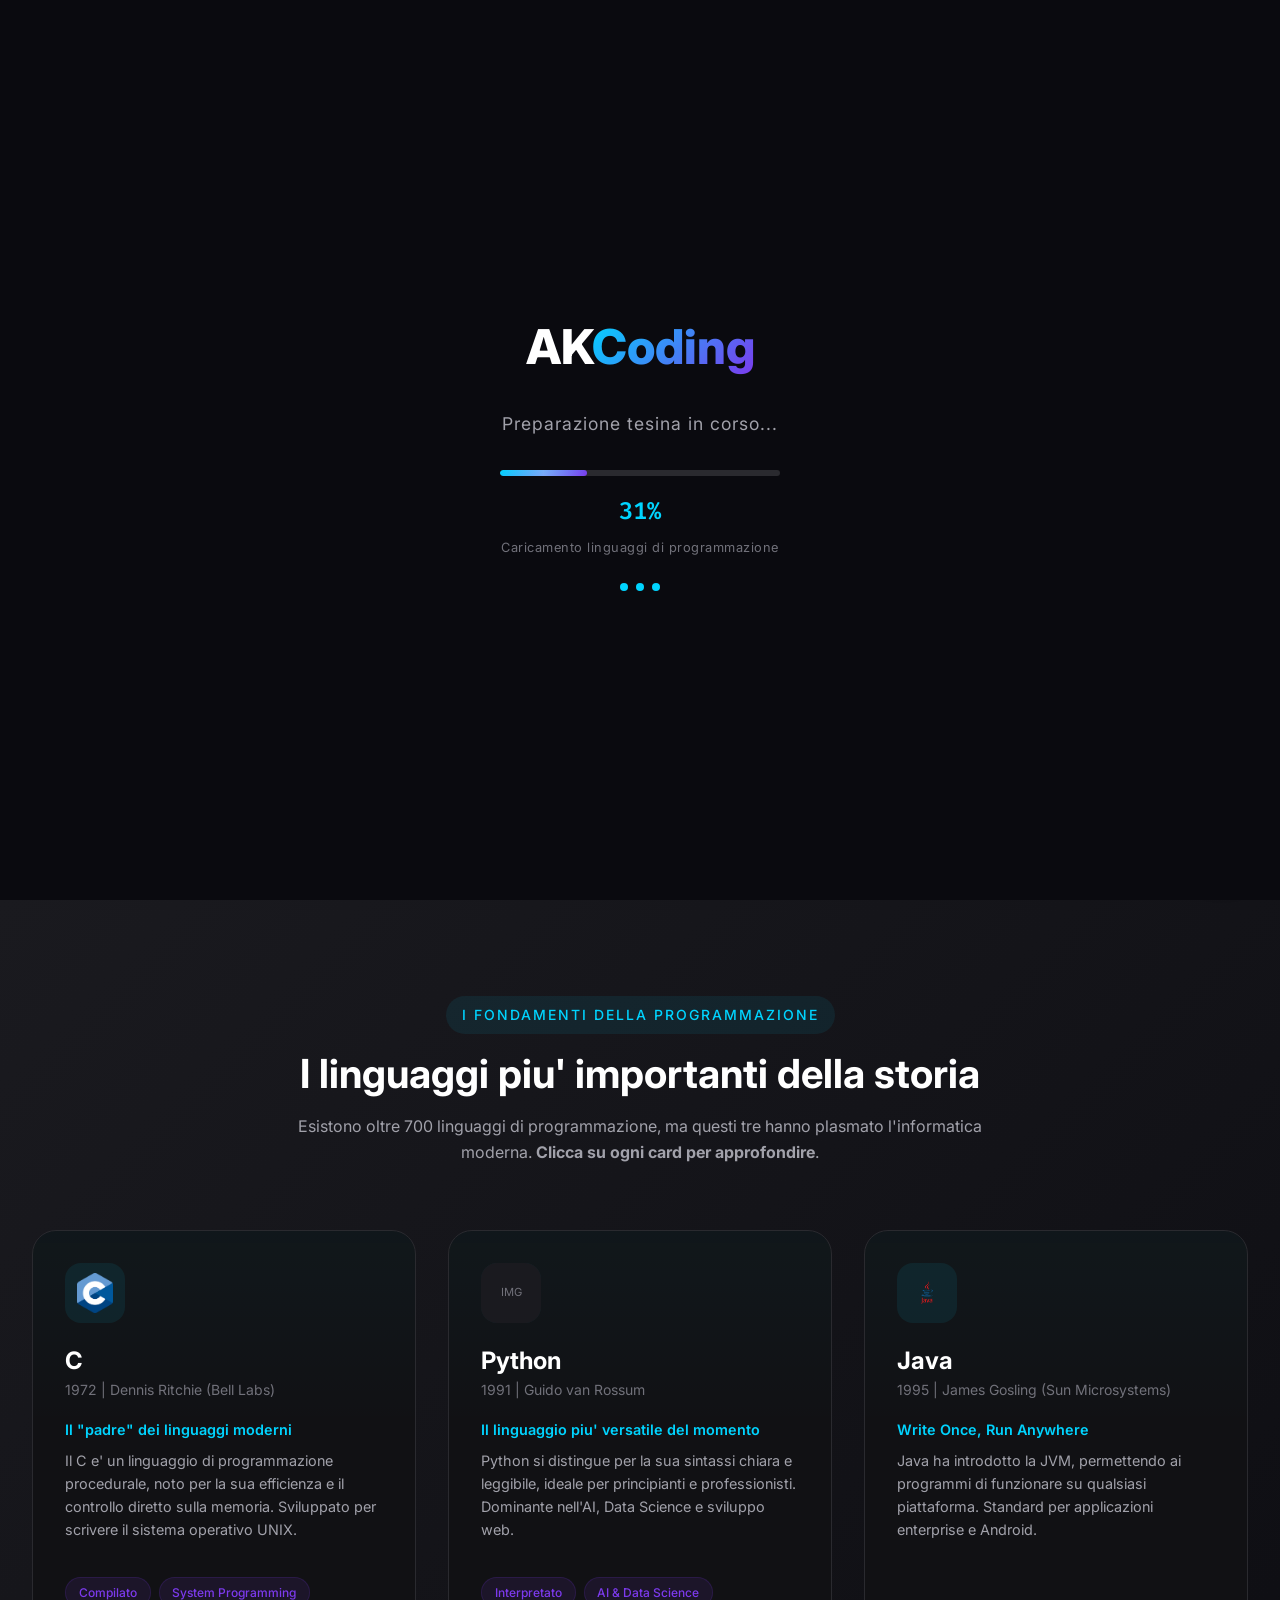
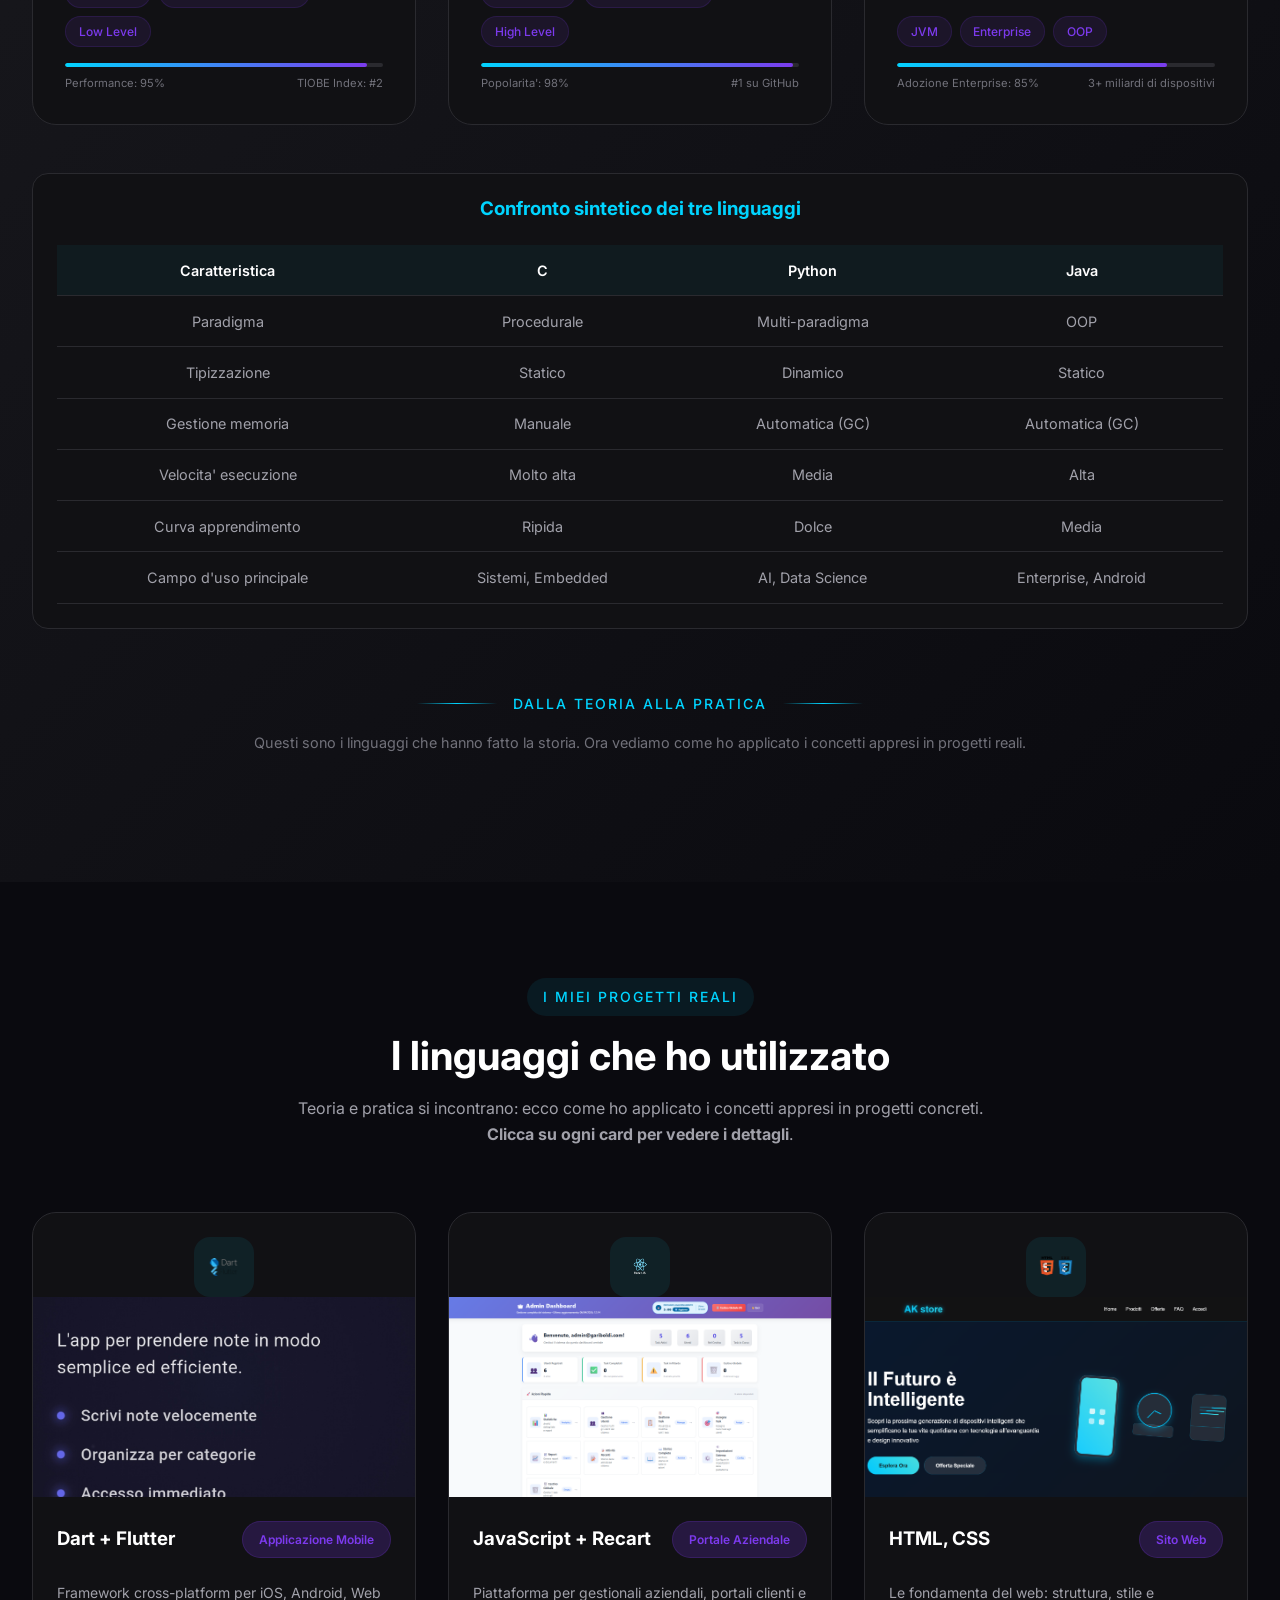
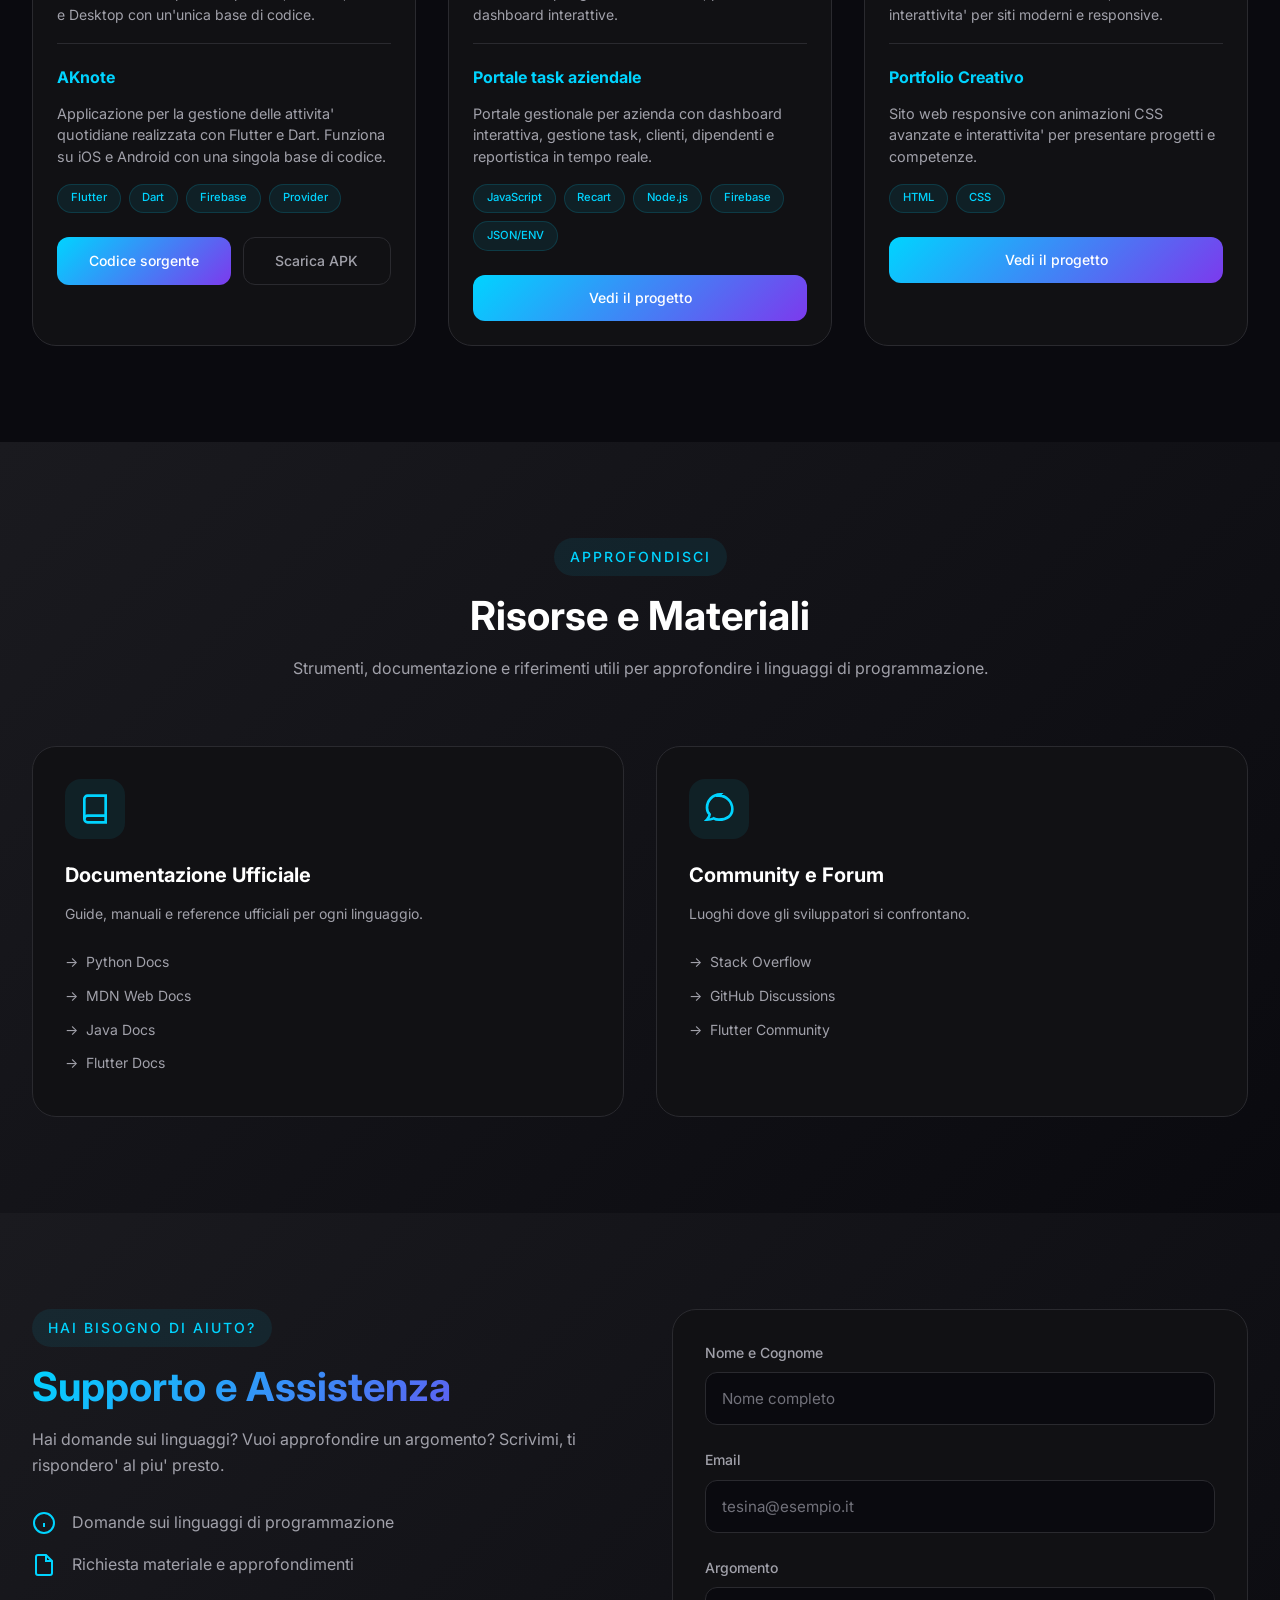
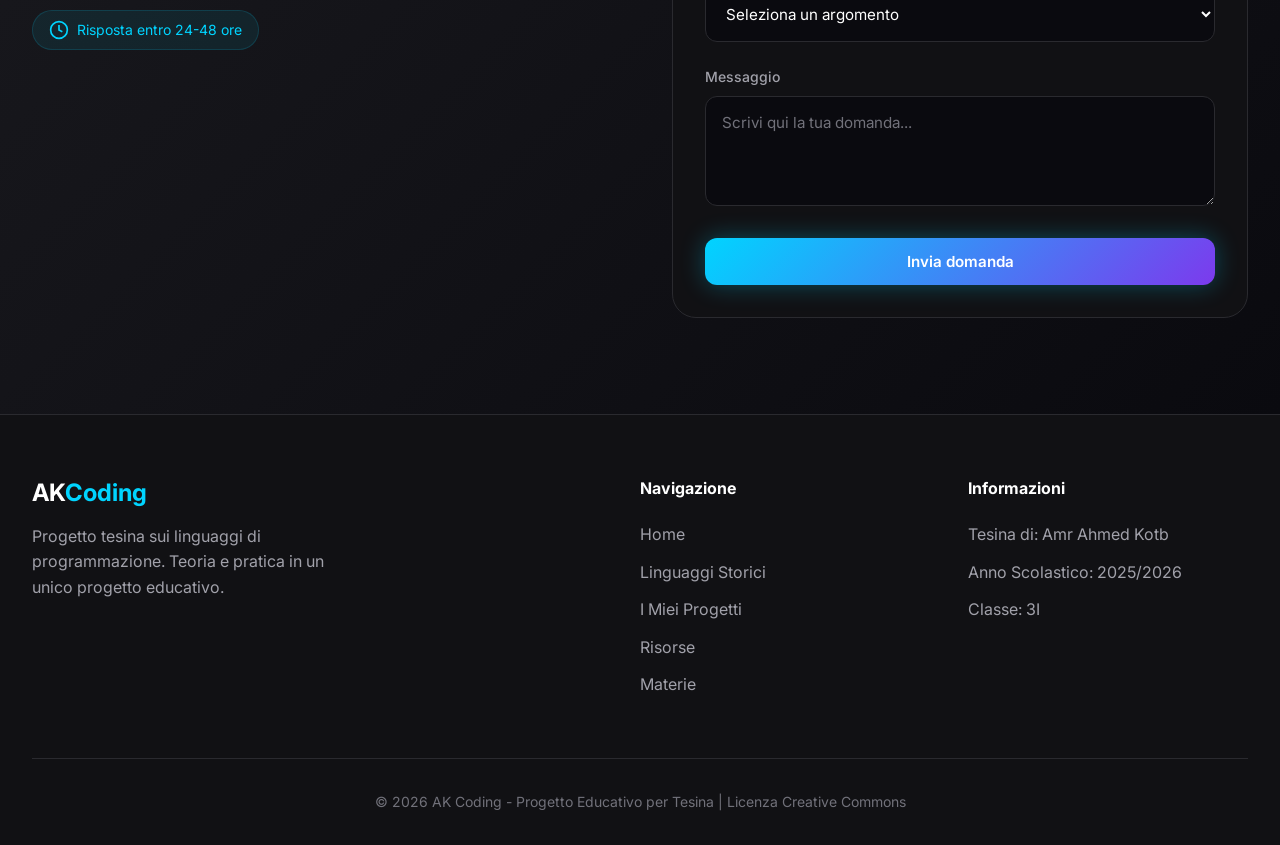
==== commit 5809c837: "si" ====
--- a/index.html
+++ b/index.html
@@ -2023,7 +2023,7 @@
                 <li role="none"><a href="#home" class="nav-link active" role="menuitem">Home</a></li>
                 <li role="none"><a href="materie.html" class="nav-link" role="menuitem">Materie</a></li>
                 <li role="none"><a href="chiSono.html" class="nav-link" role="menuitem">Chi Sono</a></li>
-                <a href="https://github.com/Amr-kotb/aknote/archive/refs/tags/v1.0.zip" class="btn-progetto" target="_blank" rel="noopener noreferrer" onclick="event.stopPropagation();">Scarica progetto tesina</a>
+                <a href="https://github.com/Amr-kotb/tesina/archive/refs/tags/tag1.zip" class="btn-progetto" target="_blank" rel="noopener noreferrer" onclick="event.stopPropagation();">Scarica progetto tesina</a>
 
             </ul>
             <button class="hamburger" aria-label="Menu di navigazione" aria-expanded="false">
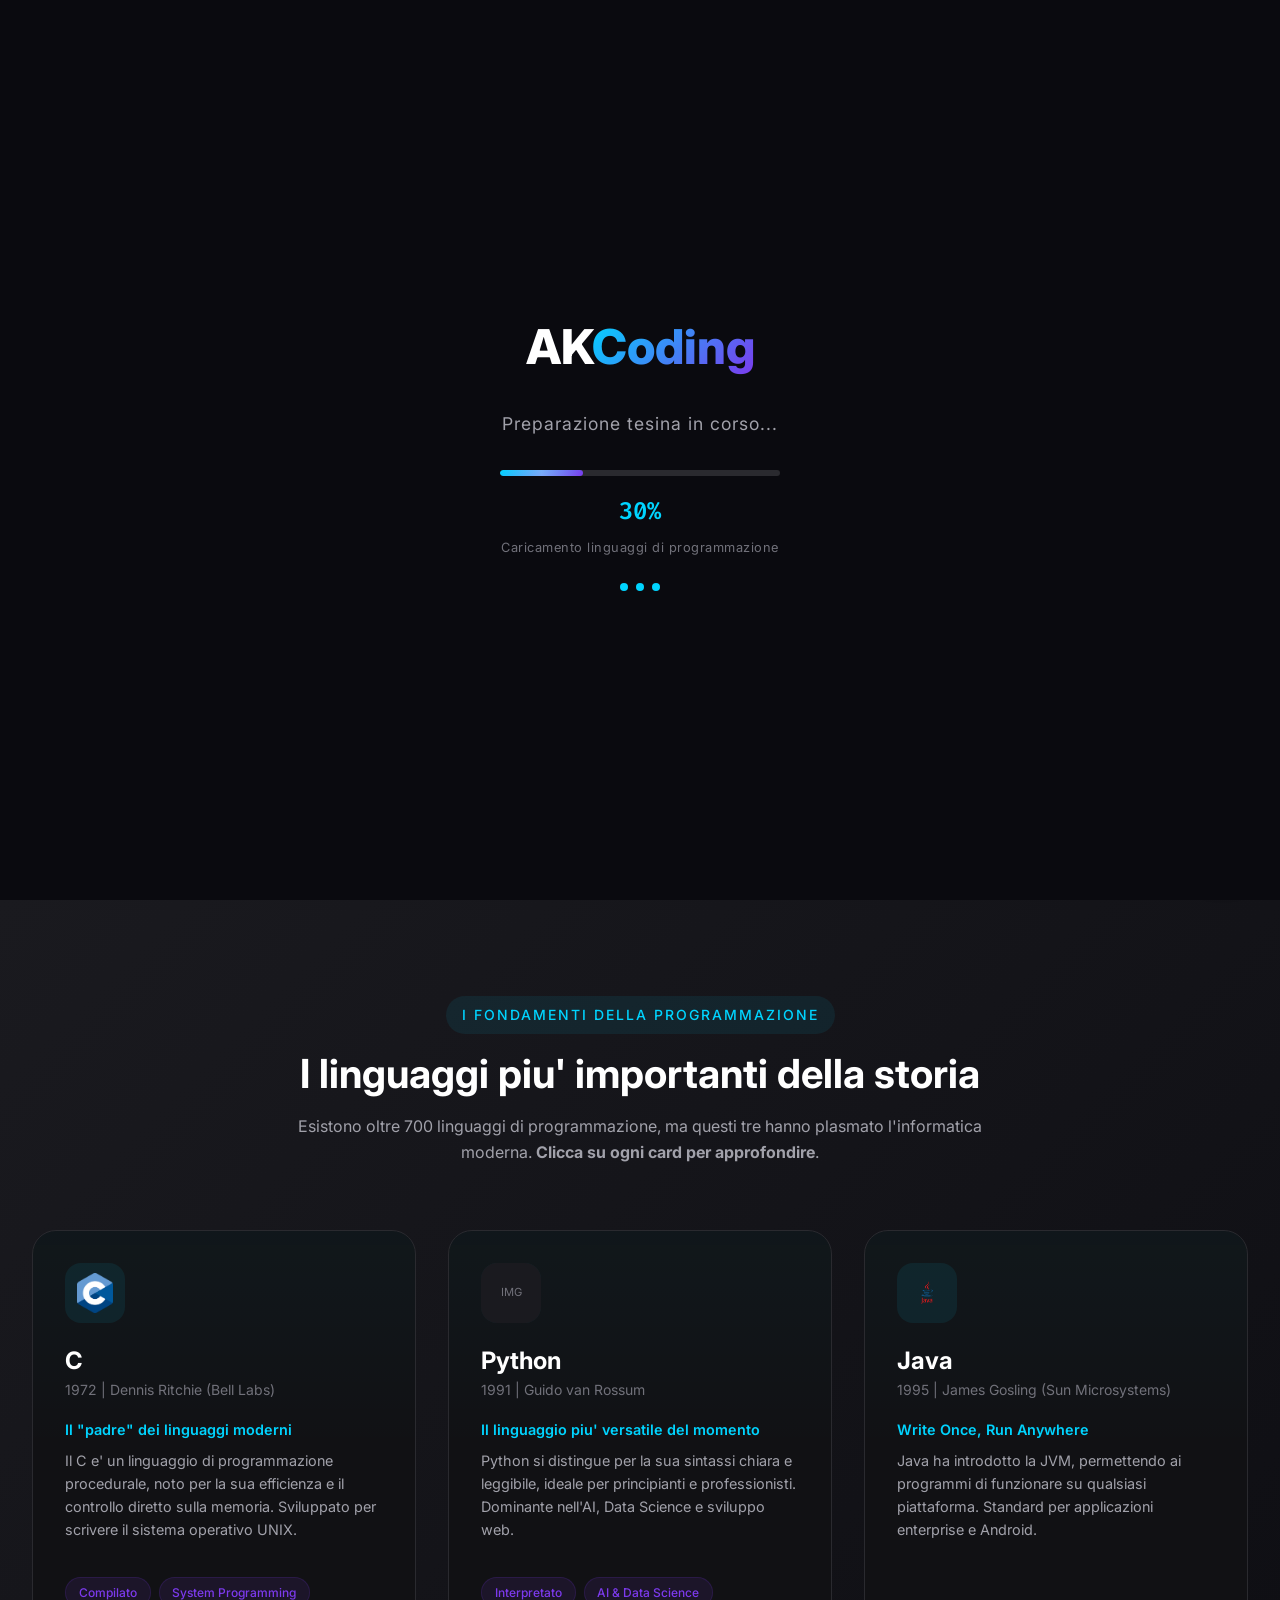
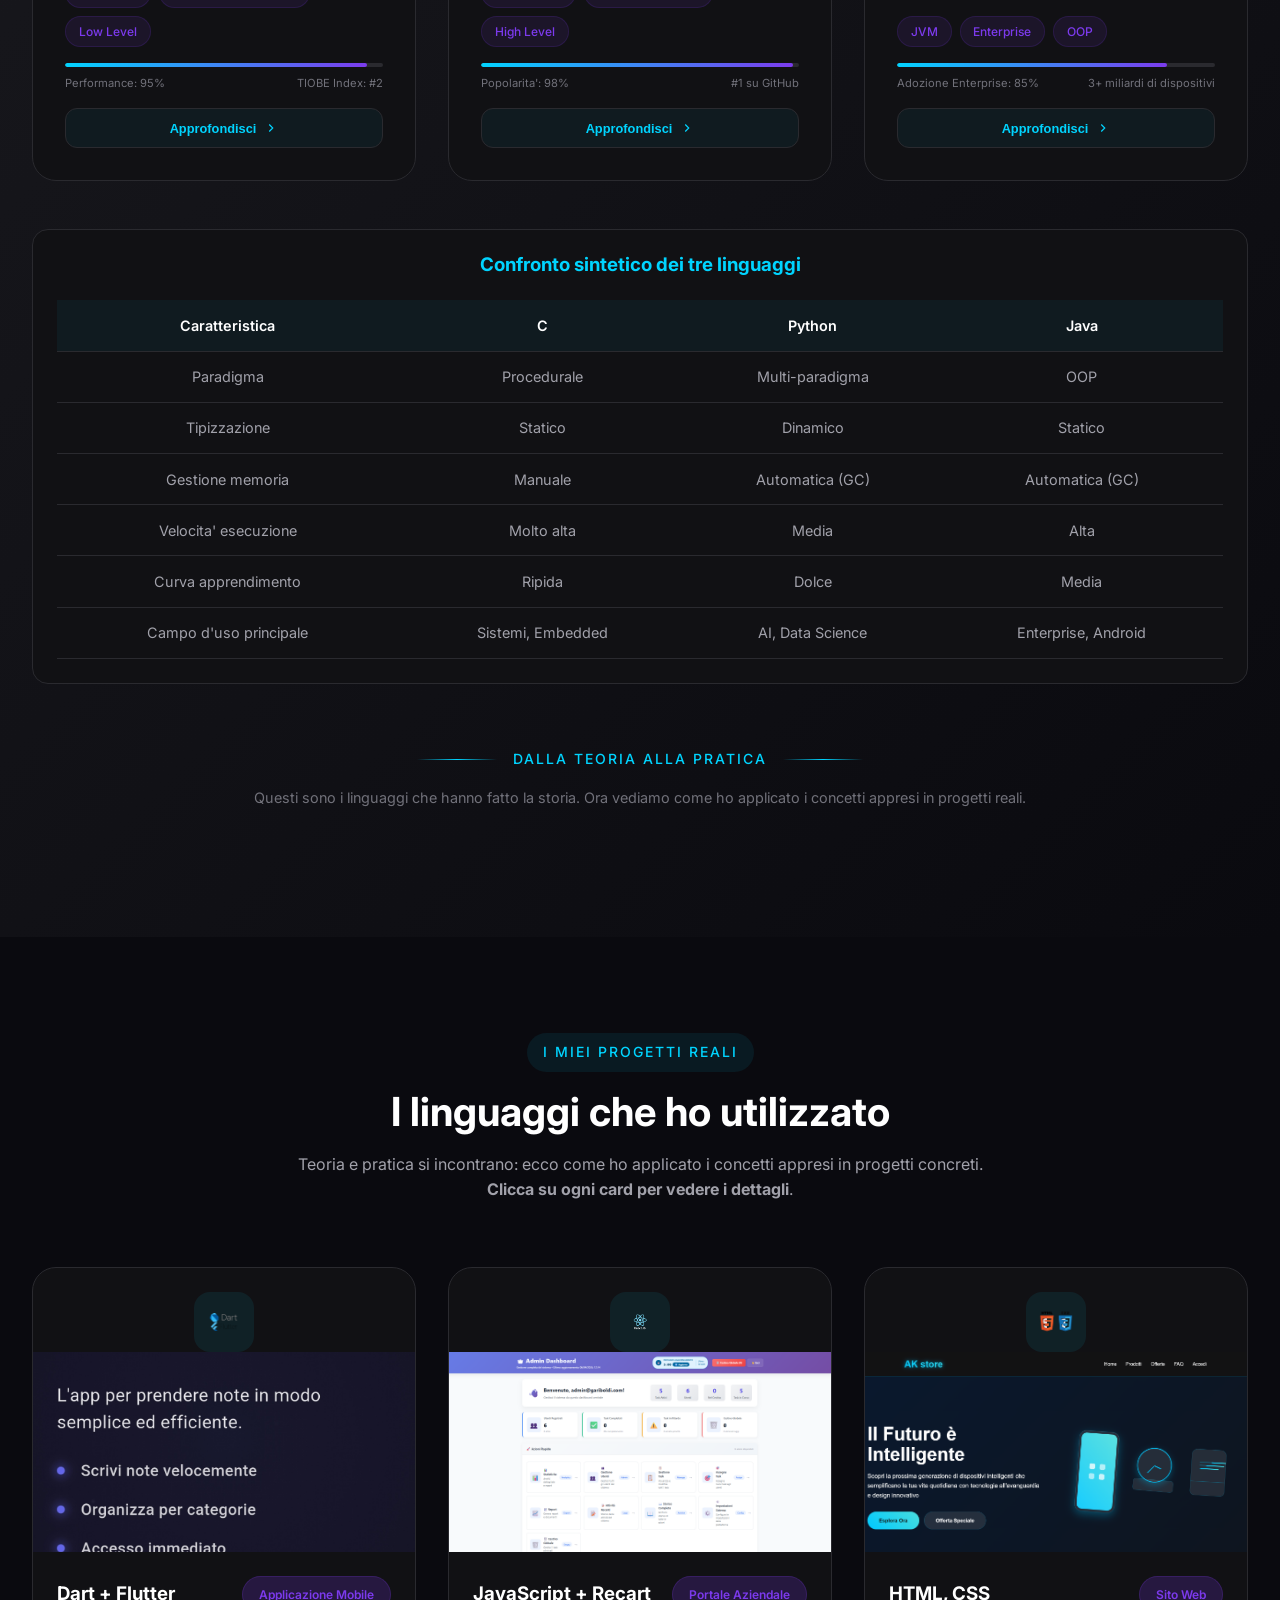
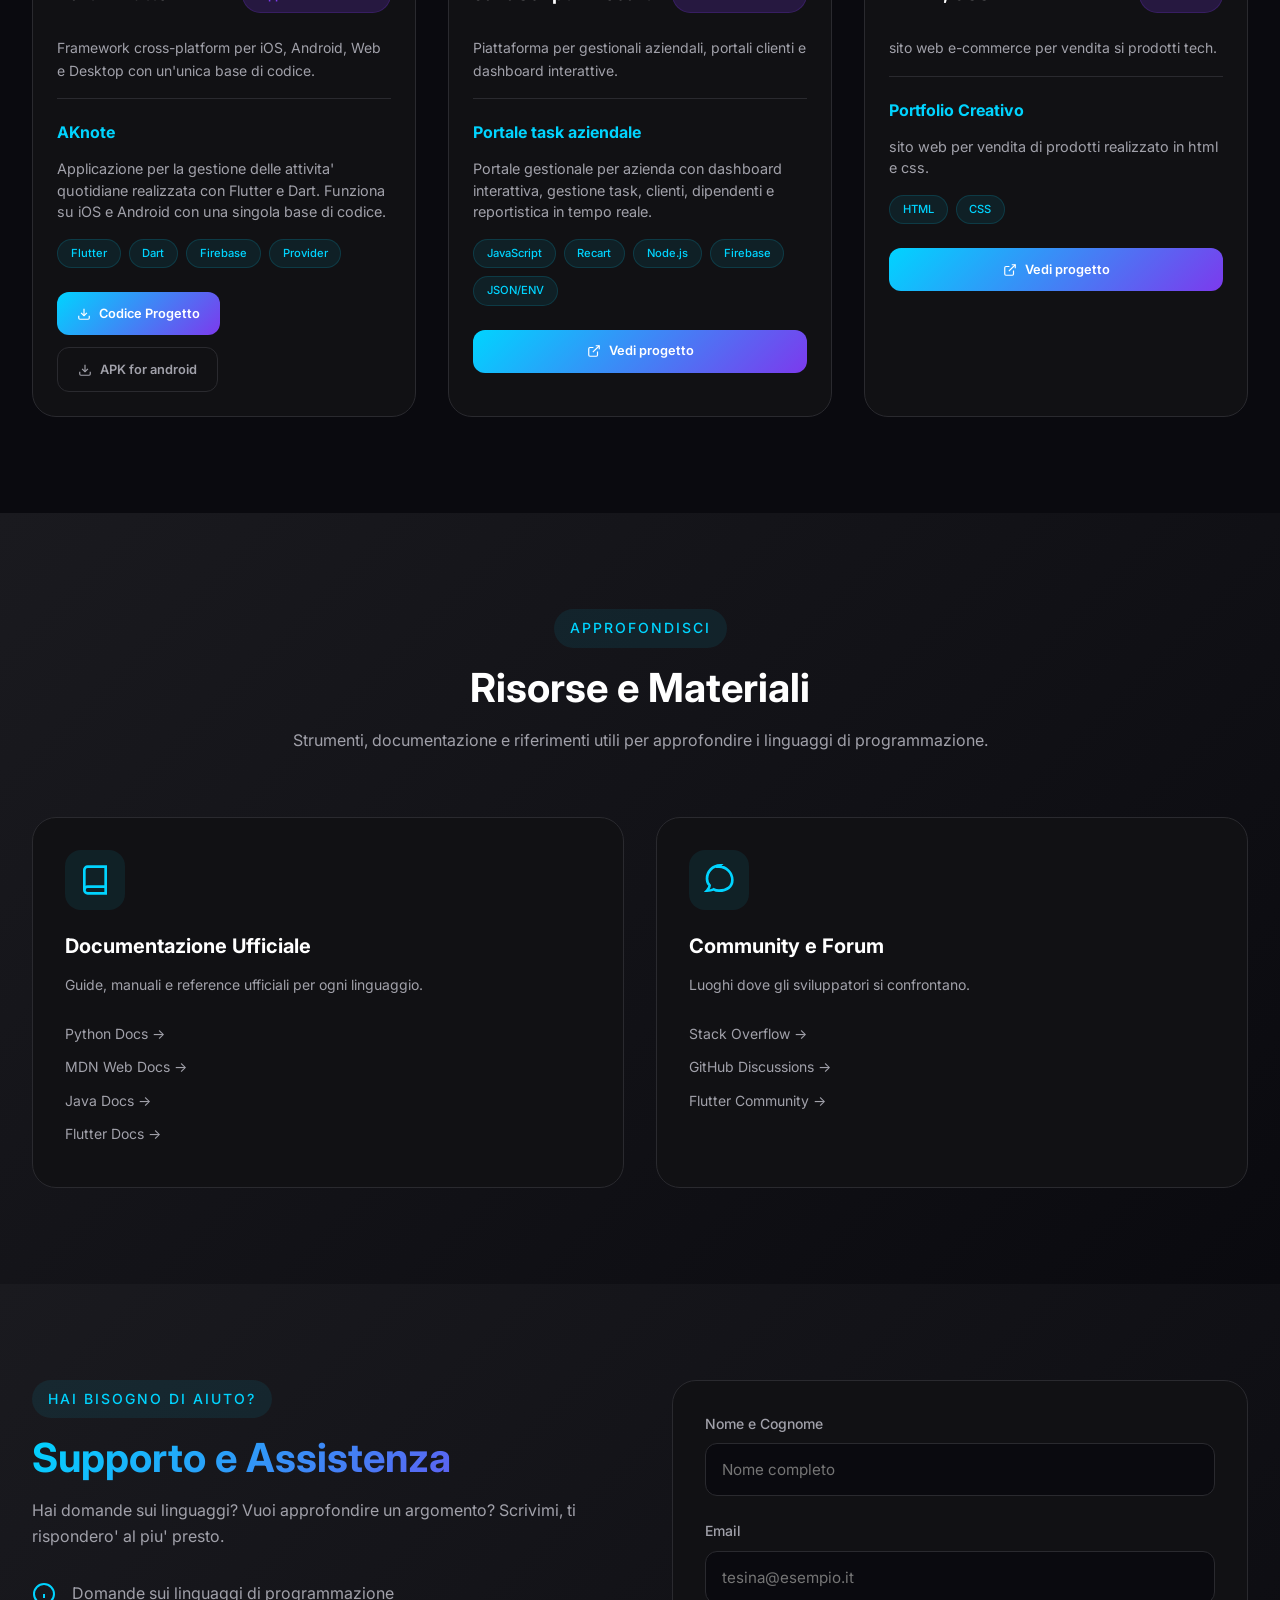
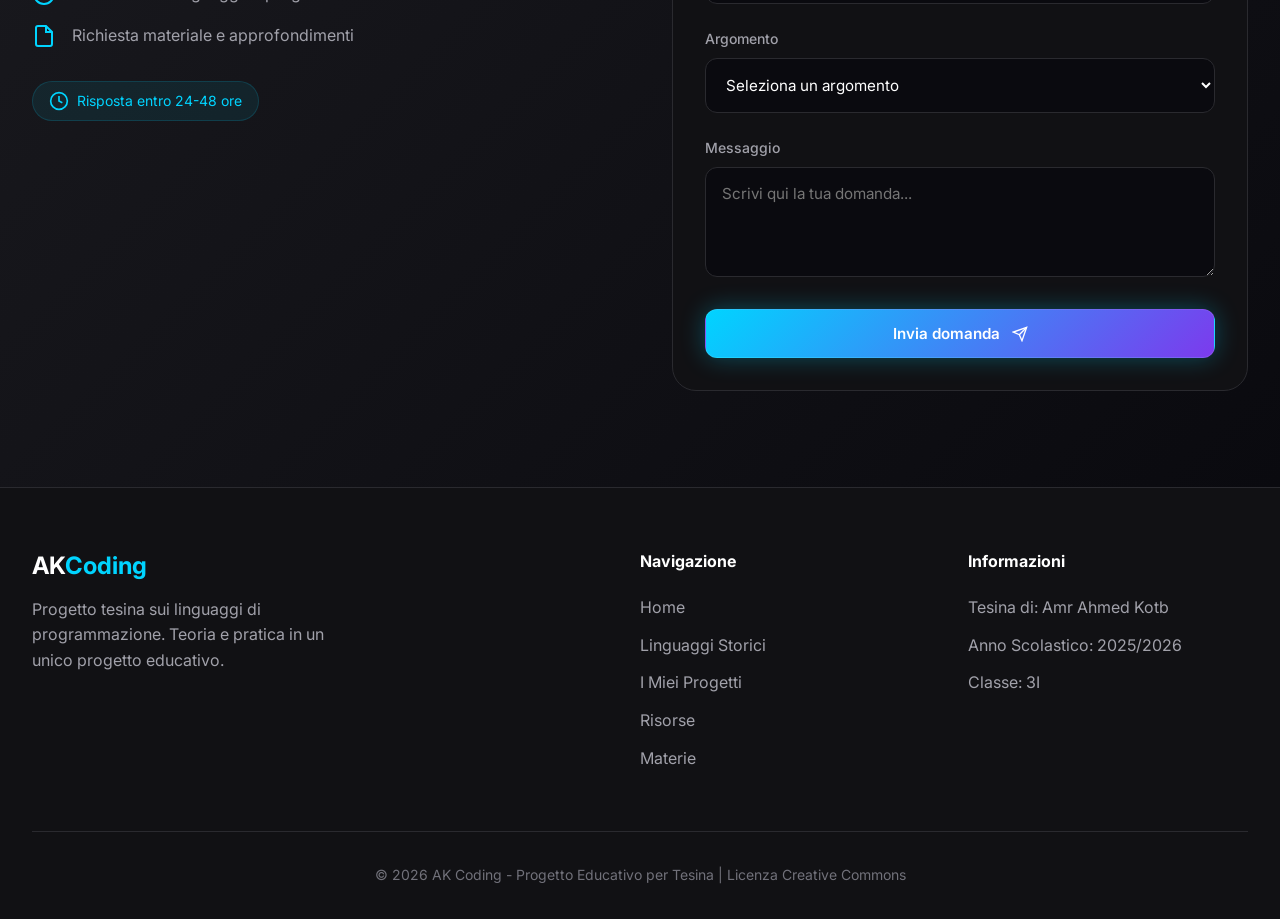
==== commit 57b6403b: "ultime modifiche" ====
--- a/index.html
+++ b/index.html
@@ -17,1978 +17,8 @@
     <link rel="preconnect" href="https://fonts.googleapis.com">
     <link rel="preconnect" href="https://fonts.gstatic.com" crossorigin>
     <link href="https://fonts.googleapis.com/css2?family=Inter:wght@300;400;500;600;700;800&family=Fira+Code:wght@400;500;600&display=swap" rel="stylesheet">
+    <link rel="stylesheet" href="index.css">
     <link rel="icon" href="/images/logo.png" type="image/png">
-    <style>
-        /* ============================================ */
-        /* RESET & VARIABILI GLOBALI                    */
-        /* ============================================ */
-        *,
-        *::before,
-        *::after {
-            margin: 0;
-            padding: 0;
-            box-sizing: border-box;
-        }
-
-        :root {
-            --primary: #00d4ff;
-            --primary-dark: #0099cc;
-            --primary-glow: rgba(0, 212, 255, 0.3);
-            --primary-soft: rgba(0, 212, 255, 0.08);
-            --secondary: #7c3aed;
-            --secondary-dark: #5b21b6;
-            --secondary-glow: rgba(124, 58, 237, 0.3);
-            --dark-bg: #0a0a0f;
-            --dark-card: #111114;
-            --dark-surface: #1a1a1f;
-            --text-primary: #ffffff;
-            --text-secondary: #a1a1aa;
-            --text-muted: #71717a;
-            --border: #2a2a2f;
-            --border-light: #3a3a42;
-            --success: #10b981;
-            --error: #ef4444;
-            --warning: #f59e0b;
-            --gradient-1: linear-gradient(135deg, #00d4ff 0%, #7c3aed 100%);
-            --gradient-2: linear-gradient(135deg, #1a1a1f 0%, #0a0a0f 100%);
-            --gradient-card: linear-gradient(180deg, rgba(0, 212, 255, 0.03) 0%, transparent 40%);
-            --radius-sm: 0.5rem;
-            --radius-md: 0.75rem;
-            --radius-lg: 1rem;
-            --radius-xl: 1.5rem;
-            --radius-2xl: 2rem;
-            --shadow-sm: 0 2px 8px rgba(0, 0, 0, 0.3);
-            --shadow-md: 0 8px 24px rgba(0, 0, 0, 0.4);
-            --shadow-lg: 0 20px 50px rgba(0, 0, 0, 0.5);
-            --shadow-glow: 0 0 25px var(--primary-glow);
-            --transition-fast: 0.2s ease;
-            --transition-base: 0.3s ease;
-            --transition-slow: 0.5s cubic-bezier(0.4, 0, 0.2, 1);
-            --font-mono: 'Fira Code', 'Courier New', monospace;
-        }
-
-        html {
-            scroll-behavior: smooth;
-            scroll-padding-top: 80px;
-            -webkit-font-smoothing: antialiased;
-            -moz-osx-font-smoothing: grayscale;
-        }
-
-        body {
-            font-family: 'Inter', sans-serif;
-            background-color: var(--dark-bg);
-            color: var(--text-primary);
-            line-height: 1.6;
-            overflow-x: hidden;
-            min-height: 100vh;
-        }
-
-        body.preloader-active {
-            overflow: hidden;
-            height: 100vh;
-        }
-
-        .container {
-            max-width: 1280px;
-            margin: 0 auto;
-            padding: 0 2rem;
-        }
-
-        @media (max-width: 640px) {
-            .container {
-                padding: 0 1rem;
-            }
-        }
-
-        /* ============================================ */
-        /* PRELOADER                                    */
-        /* ============================================ */
-        .preloader {
-            position: fixed;
-            top: 0;
-            left: 0;
-            width: 100%;
-            height: 100%;
-            background: var(--dark-bg);
-            z-index: 9999;
-            display: flex;
-            flex-direction: column;
-            align-items: center;
-            justify-content: center;
-            transition: opacity 0.6s ease, visibility 0.6s ease;
-            opacity: 1;
-            visibility: visible;
-        }
-
-        .preloader.hidden {
-            opacity: 0;
-            visibility: hidden;
-            pointer-events: none;
-        }
-
-        .preloader-logo {
-            font-size: 3rem;
-            font-weight: 800;
-            margin-bottom: 1.5rem;
-            animation: preloaderPulse 2s ease-in-out infinite;
-        }
-
-        .preloader-logo span {
-            background: var(--gradient-1);
-            -webkit-background-clip: text;
-            background-clip: text;
-            color: transparent;
-        }
-
-        .preloader-title {
-            font-size: 1.1rem;
-            color: var(--text-secondary);
-            margin-bottom: 2rem;
-            letter-spacing: 1px;
-            font-weight: 400;
-            text-align: center;
-        }
-
-        .preloader-progress-container {
-            width: 280px;
-            max-width: 80vw;
-            height: 6px;
-            background: var(--border);
-            border-radius: 3px;
-            overflow: hidden;
-            margin-bottom: 1rem;
-            position: relative;
-        }
-
-        .preloader-progress-bar {
-            height: 100%;
-            background: var(--gradient-1);
-            border-radius: 3px;
-            width: 0%;
-            transition: width 0.15s linear;
-            position: relative;
-        }
-
-        .preloader-progress-bar::after {
-            content: '';
-            position: absolute;
-            top: 0;
-            left: 0;
-            right: 0;
-            bottom: 0;
-            background: linear-gradient(90deg, transparent, rgba(255, 255, 255, 0.3), transparent);
-            animation: shimmer 2s infinite;
-        }
-
-        @keyframes shimmer {
-            0% {
-                transform: translateX(-100%);
-            }
-            100% {
-                transform: translateX(100%);
-            }
-        }
-
-        .preloader-counter {
-            font-family: var(--font-mono);
-            font-size: 1.5rem;
-            font-weight: 600;
-            color: var(--primary);
-            margin-bottom: 0.5rem;
-            min-width: 60px;
-            text-align: center;
-        }
-
-        .preloader-subtitle {
-            font-size: 0.8rem;
-            color: var(--text-muted);
-            letter-spacing: 0.5px;
-            text-align: center;
-            animation: fadeText 3s ease-in-out infinite;
-        }
-
-        @keyframes preloaderPulse {
-            0%,
-            100% {
-                transform: scale(1);
-                opacity: 1;
-            }
-            50% {
-                transform: scale(1.05);
-                opacity: 0.8;
-            }
-        }
-
-        @keyframes fadeText {
-            0%,
-            100% {
-                opacity: 0.5;
-            }
-            50% {
-                opacity: 1;
-            }
-        }
-
-        .preloader-dots {
-            display: flex;
-            gap: 0.5rem;
-            margin-top: 1.5rem;
-        }
-
-        .preloader-dot {
-            width: 8px;
-            height: 8px;
-            border-radius: 50%;
-            background: var(--primary);
-            animation: dotBounce 1.4s ease-in-out infinite;
-        }
-
-        .preloader-dot:nth-child(2) {
-            animation-delay: 0.2s;
-        }
-        .preloader-dot:nth-child(3) {
-            animation-delay: 0.4s;
-        }
-
-        @keyframes dotBounce {
-            0%,
-            80%,
-            100% {
-                transform: scale(0.6);
-                opacity: 0.4;
-            }
-            40% {
-                transform: scale(1.2);
-                opacity: 1;
-            }
-        }
-
-        /* ============================================ */
-        /* TIPOGRAFIA E UTILITY                         */
-        /* ============================================ */
-        h1,
-        h2,
-        h3,
-        h4,
-        h5,
-        h6 {
-            font-weight: 700;
-            line-height: 1.2;
-        }
-
-        h1 {
-            font-size: clamp(2.5rem, 5vw, 4rem);
-            background: var(--gradient-1);
-            -webkit-background-clip: text;
-            background-clip: text;
-            color: transparent;
-        }
-
-        h2 {
-            font-size: clamp(2rem, 4vw, 2.5rem);
-            margin-bottom: 1rem;
-        }
-
-        .section-header {
-            text-align: center;
-            margin-bottom: 4rem;
-        }
-
-        .section-tag {
-            display: inline-block;
-            font-size: 0.875rem;
-            font-weight: 500;
-            text-transform: uppercase;
-            letter-spacing: 2px;
-            color: var(--primary);
-            background: var(--primary-soft);
-            padding: 0.5rem 1rem;
-            border-radius: var(--radius-2xl);
-            margin-bottom: 1rem;
-        }
-
-        .section-header p {
-            color: var(--text-secondary);
-            max-width: 700px;
-            margin: 0 auto;
-        }
-
-        /* ============================================ */
-        /* BOTTONI                                      */
-        /* ============================================ */
-        .btn {
-            display: inline-flex;
-            align-items: center;
-            justify-content: center;
-            padding: 0.875rem 2rem;
-            font-weight: 600;
-            border-radius: var(--radius-md);
-            text-decoration: none;
-            transition: all var(--transition-base);
-            cursor: pointer;
-            border: none;
-            font-family: inherit;
-            gap: 0.5rem;
-            font-size: 0.95rem;
-            white-space: nowrap;
-        }
-
-        .btn-primary {
-            background: var(--gradient-1);
-            color: white;
-            box-shadow: var(--shadow-glow);
-        }
-
-        .btn-primary:hover {
-            transform: translateY(-2px);
-            box-shadow: 0 0 35px var(--primary-glow);
-        }
-
-        .btn-primary:active {
-            transform: translateY(0);
-            box-shadow: 0 0 15px var(--primary-glow);
-        }
-
-        .btn-secondary {
-            background: transparent;
-            color: var(--text-primary);
-            border: 1px solid var(--border);
-        }
-
-        .btn-secondary:hover {
-            border-color: var(--primary);
-            color: var(--primary);
-            transform: translateY(-2px);
-            background: var(--primary-soft);
-        }
-
-        .btn-outline-light {
-            background: transparent;
-            color: var(--text-primary);
-            border: 1px solid rgba(255, 255, 255, 0.3);
-        }
-
-        .btn-outline-light:hover {
-            border-color: var(--primary);
-            color: var(--primary);
-            background: var(--primary-soft);
-        }
-
-        .btn-full {
-            width: 100%;
-        }
-
-        .btn:focus-visible {
-            outline: 2px solid var(--primary);
-            outline-offset: 2px;
-        }
-
-        /* ============================================ */
-        /* NAVIGAZIONE                                  */
-        /* ============================================ */
-        .navbar {
-            position: fixed;
-            top: 0;
-            left: 0;
-            width: 100%;
-            z-index: 1000;
-            padding: 1rem 0;
-            background: rgba(10, 10, 15, 0.9);
-            backdrop-filter: blur(12px);
-            -webkit-backdrop-filter: blur(12px);
-            border-bottom: 1px solid var(--border);
-            transition: all var(--transition-base);
-        }
-
-        .navbar.scrolled {
-            padding: 0.65rem 0;
-            background: rgba(10, 10, 15, 0.97);
-            box-shadow: var(--shadow-sm);
-        }
-
-        .nav-container {
-            max-width: 1280px;
-            margin: 0 auto;
-            padding: 0 2rem;
-            display: flex;
-            justify-content: space-between;
-            align-items: center;
-        }
-
-        .logo a {
-            font-size: 1.5rem;
-            font-weight: 700;
-            text-decoration: none;
-            color: var(--text-primary);
-            letter-spacing: -0.5px;
-        }
-
-        .logo span {
-            color: var(--primary);
-        }
-
-        .nav-menu {
-            display: flex;
-            gap: 2.5rem;
-            list-style: none;
-        }
-
-        .nav-link {
-            text-decoration: none;
-            color: var(--text-secondary);
-            font-weight: 500;
-            transition: color var(--transition-fast);
-            position: relative;
-            font-size: 0.95rem;
-        }
-
-        .nav-link:hover,
-        .nav-link.active {
-            color: var(--primary);
-        }
-
-        .nav-link::after {
-            content: '';
-            position: absolute;
-            bottom: -4px;
-            left: 0;
-            width: 0;
-            height: 2px;
-            background: var(--primary);
-            border-radius: 2px;
-            transition: width var(--transition-base);
-        }
-
-        .nav-link:hover::after,
-        .nav-link.active::after {
-            width: 100%;
-        }
-
-        .hamburger {
-            display: none;
-            flex-direction: column;
-            cursor: pointer;
-            gap: 5px;
-            padding: 4px;
-            background: none;
-            border: none;
-        }
-
-        .hamburger span {
-            width: 26px;
-            height: 2.5px;
-            background: var(--text-primary);
-            border-radius: 2px;
-            transition: all var(--transition-base);
-            display: block;
-        }
-
-        .hamburger.active span:nth-child(1) {
-            transform: rotate(45deg) translate(5px, 5px);
-        }
-        .hamburger.active span:nth-child(2) {
-            opacity: 0;
-        }
-        .hamburger.active span:nth-child(3) {
-            transform: rotate(-45deg) translate(5px, -5px);
-        }
-
-        @media (max-width: 768px) {
-            .hamburger {
-                display: flex;
-            }
-            .nav-menu {
-                position: fixed;
-                top: 60px;
-                left: -100%;
-                width: 100%;
-                background: rgba(17, 17, 20, 0.98);
-                backdrop-filter: blur(12px);
-                flex-direction: column;
-                align-items: center;
-                padding: 2rem;
-                gap: 1.5rem;
-                transition: left var(--transition-slow);
-                border-bottom: 1px solid var(--border);
-                box-shadow: var(--shadow-md);
-            }
-            .nav-menu.active {
-                left: 0;
-            }
-        }
-
-        /* ============================================ */
-        /* TORNA SU                                     */
-        /* ============================================ */
-        .back-to-top {
-            position: fixed;
-            bottom: 30px;
-            left: 30px;
-            z-index: 2999;
-            width: 44px;
-            height: 44px;
-            border-radius: 50%;
-            background: var(--dark-card);
-            border: 1px solid var(--border);
-            color: var(--text-secondary);
-            cursor: pointer;
-            display: flex;
-            align-items: center;
-            justify-content: center;
-            opacity: 0;
-            visibility: hidden;
-            transform: translateY(10px);
-            transition: all var(--transition-base);
-            box-shadow: var(--shadow-sm);
-        }
-
-        .back-to-top.visible {
-            opacity: 1;
-            visibility: visible;
-            transform: translateY(0);
-        }
-
-        .back-to-top:hover {
-            border-color: var(--primary);
-            color: var(--primary);
-            box-shadow: var(--shadow-glow);
-            transform: translateY(-3px);
-        }
-
-        .back-to-top svg {
-            width: 20px;
-            height: 20px;
-        }
-
-        @media (max-width: 768px) {
-            .back-to-top {
-                bottom: 20px;
-                left: 20px;
-                width: 38px;
-                height: 38px;
-            }
-        }
-
-        /* ============================================ */
-        /* HERO SECTION                                 */
-        /* ============================================ */
-        .hero {
-            min-height: 100vh;
-            display: flex;
-            align-items: center;
-            position: relative;
-            padding: 6rem 2rem 4rem;
-            overflow: hidden;
-        }
-
-        .hero::before {
-            content: '';
-            position: absolute;
-            top: -50%;
-            left: -50%;
-            width: 200%;
-            height: 200%;
-            background: radial-gradient(ellipse at 30% 50%, rgba(0, 212, 255, 0.04) 0%, transparent 60%),
-                radial-gradient(ellipse at 70% 30%, rgba(124, 58, 237, 0.04) 0%, transparent 60%);
-            pointer-events: none;
-            z-index: 0;
-        }
-
-        .hero-content {
-            max-width: 1280px;
-            margin: 0 auto;
-            display: grid;
-            grid-template-columns: 1fr 1fr;
-            gap: 4rem;
-            align-items: center;
-            position: relative;
-            z-index: 1;
-        }
-
-        .hero-badge {
-            display: inline-block;
-            background: var(--primary-soft);
-            padding: 0.5rem 1rem;
-            border-radius: var(--radius-2xl);
-            font-size: 0.875rem;
-            color: var(--primary);
-            margin-bottom: 1.5rem;
-            border: 1px solid rgba(0, 212, 255, 0.15);
-        }
-
-        .hero-text p {
-            font-size: 1.125rem;
-            color: var(--text-secondary);
-            margin: 1.5rem 0;
-            max-width: 500px;
-        }
-
-        .hero-buttons {
-            display: flex;
-            gap: 1rem;
-            margin-bottom: 2.5rem;
-            flex-wrap: wrap;
-        }
-
-        .hero-stats {
-            display: flex;
-            gap: 2rem;
-            flex-wrap: wrap;
-        }
-
-        .stat {
-            text-align: left;
-        }
-
-        .stat-number {
-            font-size: 2rem;
-            font-weight: 700;
-            color: var(--primary);
-            display: block;
-            font-family: var(--font-mono);
-        }
-
-        .stat-label {
-            font-size: 0.875rem;
-            color: var(--text-muted);
-        }
-
-        .hero-visual {
-            position: relative;
-        }
-
-        .code-animation {
-            background: var(--dark-card);
-            border-radius: var(--radius-lg);
-            padding: 1.5rem;
-            border: 1px solid var(--border);
-            box-shadow: 0 0 50px rgba(0, 212, 255, 0.1);
-            animation: float 3s ease-in-out infinite;
-            position: relative;
-            overflow: hidden;
-        }
-
-        .code-animation::before {
-            content: '';
-            position: absolute;
-            top: 0;
-            left: 0;
-            right: 0;
-            height: 30px;
-            background: var(--dark-surface);
-            border-bottom: 1px solid var(--border);
-            border-radius: var(--radius-lg) var(--radius-lg) 0 0;
-            display: flex;
-            align-items: center;
-            padding: 0 1rem;
-            gap: 6px;
-        }
-
-        .code-dot {
-            width: 10px;
-            height: 10px;
-            border-radius: 50%;
-            display: inline-block;
-        }
-        .code-dot.red {
-            background: #ef4444;
-        }
-        .code-dot.yellow {
-            background: #f59e0b;
-        }
-        .code-dot.green {
-            background: #10b981;
-        }
-
-        .code-snippet {
-            font-family: var(--font-mono);
-            font-size: 0.875rem;
-            line-height: 1.6;
-            color: var(--text-secondary);
-            padding-top: 1.5rem;
-            margin: 0;
-            white-space: pre-wrap;
-            word-break: break-word;
-        }
-
-        .code-keyword {
-            color: #c084fc;
-        }
-        .code-function {
-            color: var(--primary);
-        }
-        .code-string {
-            color: #10b981;
-        }
-        .code-method {
-            color: #f59e0b;
-        }
-        .code-comment {
-            color: var(--text-muted);
-            font-style: italic;
-        }
-
-        @keyframes float {
-            0%,
-            100% {
-                transform: translateY(0);
-            }
-            50% {
-                transform: translateY(-10px);
-            }
-        }
-
-        @media (max-width: 968px) {
-            .hero-content {
-                grid-template-columns: 1fr;
-                text-align: center;
-                gap: 2.5rem;
-            }
-            .hero-text p {
-                margin: 1.5rem auto;
-            }
-            .hero-buttons {
-                justify-content: center;
-            }
-            .hero-stats {
-                justify-content: center;
-            }
-            .stat {
-                text-align: center;
-            }
-            .code-animation {
-                max-width: 450px;
-                margin: 0 auto;
-            }
-        }
-
-        /* ============================================ */
-        /* SEZIONE LINGUAGGI                            */
-        /* ============================================ */
-        .linguaggi {
-            padding: 6rem 0;
-            background: var(--gradient-2);
-            position: relative;
-        }
-
-        .linguaggi-grid {
-            display: grid;
-            grid-template-columns: repeat(auto-fit, minmax(330px, 1fr));
-            gap: 2rem;
-        }
-
-        .lang-card {
-            background: var(--dark-card);
-            border: 1px solid var(--border);
-            border-radius: var(--radius-xl);
-            padding: 2rem;
-            transition: all var(--transition-slow);
-            position: relative;
-            overflow: hidden;
-            cursor: pointer;
-            display: flex;
-            flex-direction: column;
-            background: var(--gradient-card), var(--dark-card);
-        }
-
-        .lang-card::before {
-            content: '';
-            position: absolute;
-            top: 0;
-            left: 0;
-            width: 100%;
-            height: 3px;
-            background: var(--gradient-1);
-            transform: scaleX(0);
-            transform-origin: left;
-            transition: transform var(--transition-slow);
-        }
-
-        .lang-card:hover {
-            transform: translateY(-5px);
-            border-color: var(--primary);
-            box-shadow: var(--shadow-lg), 0 0 30px rgba(0, 212, 255, 0.15);
-        }
-
-        .lang-card:hover::before {
-            transform: scaleX(1);
-        }
-
-        .lang-card:focus-visible {
-            outline: 2px solid var(--primary);
-            outline-offset: 2px;
-        }
-
-        .card-icon {
-            width: 60px;
-            height: 60px;
-            background: var(--primary-soft);
-            border-radius: var(--radius-lg);
-            display: flex;
-            align-items: center;
-            justify-content: center;
-            margin-bottom: 1.5rem;
-            transition: transform var(--transition-base);
-        }
-
-        .lang-card:hover .card-icon {
-            transform: scale(1.08);
-        }
-
-        .card-icon img {
-            width: 40px;
-            height: 40px;
-            object-fit: contain;
-        }
-
-        .lang-card h3 {
-            font-size: 1.5rem;
-            margin-bottom: 0.25rem;
-        }
-
-        .lang-year {
-            font-size: 0.875rem;
-            color: var(--text-muted);
-            margin-bottom: 1rem;
-        }
-
-        .lang-description {
-            margin-bottom: 1.5rem;
-            flex: 1;
-        }
-
-        .lang-description p {
-            color: var(--text-secondary);
-            margin-bottom: 0.75rem;
-            line-height: 1.6;
-            font-size: 0.9rem;
-        }
-
-        .lang-description p:first-of-type {
-            color: var(--primary);
-            font-weight: 600;
-            margin-bottom: 0.5rem;
-        }
-
-        .lang-tags {
-            display: flex;
-            flex-wrap: wrap;
-            gap: 0.5rem;
-            margin-bottom: 1rem;
-        }
-
-        .lang-tags span {
-            background: rgba(124, 58, 237, 0.1);
-            padding: 0.3rem 0.8rem;
-            border-radius: var(--radius-2xl);
-            font-size: 0.75rem;
-            color: var(--secondary);
-            font-weight: 500;
-            border: 1px solid rgba(124, 58, 237, 0.15);
-        }
-
-        .lang-stats {
-            margin-top: auto;
-        }
-
-        .stat-bar {
-            height: 4px;
-            background: var(--border);
-            border-radius: 2px;
-            overflow: hidden;
-            margin-bottom: 0.5rem;
-        }
-
-        .stat-fill {
-            height: 100%;
-            background: var(--gradient-1);
-            border-radius: 2px;
-            transition: width 1.2s cubic-bezier(0.4, 0, 0.2, 1);
-        }
-
-        .stats-row {
-            display: flex;
-            justify-content: space-between;
-            font-size: 0.7rem;
-            color: var(--text-muted);
-            margin-top: 0.5rem;
-        }
-
-        /* Tabella comparativa */
-        .tabella-confronto {
-            margin-top: 3rem;
-            background: var(--dark-card);
-            border-radius: var(--radius-lg);
-            padding: 1.5rem;
-            border: 1px solid var(--border);
-            overflow-x: auto;
-        }
-
-        .tabella-confronto h3 {
-            text-align: center;
-            margin-bottom: 1.5rem;
-            color: var(--primary);
-        }
-
-        .tabella-confronto table {
-            width: 100%;
-            border-collapse: collapse;
-            min-width: 500px;
-        }
-
-        .tabella-confronto th,
-        .tabella-confronto td {
-            padding: 0.85rem 0.75rem;
-            text-align: center;
-            border-bottom: 1px solid var(--border);
-            color: var(--text-secondary);
-            font-size: 0.9rem;
-        }
-
-        .tabella-confronto th {
-            color: var(--text-primary);
-            font-weight: 600;
-            background: rgba(0, 212, 255, 0.05);
-            position: sticky;
-            top: 0;
-        }
-
-        .tabella-confronto tr:hover td {
-            background: rgba(0, 212, 255, 0.02);
-        }
-
-        .separator {
-            display: flex;
-            align-items: center;
-            justify-content: center;
-            gap: 1rem;
-            margin-bottom: 1rem;
-        }
-
-        .separator-line {
-            width: 80px;
-            height: 1px;
-            background: linear-gradient(90deg, transparent, var(--primary), transparent);
-        }
-
-        .separator-text {
-            color: var(--primary);
-            font-size: 0.875rem;
-            letter-spacing: 2px;
-            font-weight: 500;
-        }
-
-        .teoria-pratica-desc {
-            color: var(--text-muted);
-            font-size: 0.9rem;
-        }
-
-        .teoria-pratica-link {
-            text-align: center;
-            margin: 4rem 0 2rem;
-        }
-
-        /* ============================================ */
-        /* PROGETTI REALI                               */
-        /* ============================================ */
-        .progetti-reali {
-            padding: 6rem 0;
-            background: var(--dark-bg);
-        }
-
-        .progetti-reali-grid {
-            display: grid;
-            grid-template-columns: repeat(auto-fit, minmax(360px, 1fr));
-            gap: 2rem;
-        }
-
-        .progetto-reale-card {
-            background: var(--dark-card);
-            border: 1px solid var(--border);
-            border-radius: var(--radius-xl);
-            overflow: hidden;
-            transition: all 0.4s cubic-bezier(0.175, 0.885, 0.32, 1.275);
-            cursor: pointer;
-            position: relative;
-        }
-
-        .progetto-reale-card:hover {
-            transform: translateY(-6px) scale(1.01);
-            border-color: var(--primary);
-            box-shadow: var(--shadow-lg), 0 0 30px rgba(0, 212, 255, 0.2);
-        }
-
-        .progetto-reale-card:focus-visible {
-            outline: 2px solid var(--primary);
-            outline-offset: 2px;
-        }
-
-        .progetto-logo {
-            display: flex;
-            justify-content: center;
-            padding: 1.5rem 1.5rem 0 1.5rem;
-            position: relative;
-            z-index: 3;
-        }
-
-        .progetto-logo img {
-            width: 60px;
-            height: 60px;
-            object-fit: contain;
-            background: var(--primary-soft);
-            border-radius: var(--radius-lg);
-            padding: 0.75rem;
-            transition: transform var(--transition-base);
-        }
-
-        .progetto-reale-card:hover .progetto-logo img {
-            transform: scale(1.1);
-        }
-
-        .progetto-anteprima {
-            width: 100%;
-            height: 200px;
-            overflow: hidden;
-            background: var(--dark-surface);
-            position: relative;
-        }
-
-        .progetto-anteprima img {
-            width: 100%;
-            height: 100%;
-            object-fit: cover;
-            display: block;
-            transition: transform var(--transition-slow);
-        }
-
-        .progetto-reale-card:hover .progetto-anteprima img {
-            transform: scale(1.04);
-        }
-
-        .card-header {
-            padding: 1.5rem 1.5rem 0 1.5rem;
-            display: flex;
-            justify-content: space-between;
-            align-items: center;
-            gap: 1rem;
-            position: relative;
-            z-index: 3;
-            flex-wrap: wrap;
-        }
-
-        .categoria-badge {
-            background: rgba(124, 58, 237, 0.2);
-            padding: 0.5rem 1rem;
-            border-radius: var(--radius-2xl);
-            font-size: 0.75rem;
-            font-weight: 600;
-            color: var(--secondary);
-            border: 1px solid rgba(124, 58, 237, 0.2);
-        }
-
-        .card-content {
-            padding: 1.5rem;
-            position: relative;
-            z-index: 3;
-        }
-
-        .card-content h3 {
-            font-size: 1.5rem;
-            margin-bottom: 0.5rem;
-            background: var(--gradient-1);
-            -webkit-background-clip: text;
-            background-clip: text;
-            color: transparent;
-        }
-
-        .linguaggio-desc {
-            color: var(--text-secondary);
-            font-size: 0.875rem;
-            margin-bottom: 1.5rem;
-            padding-bottom: 1rem;
-            border-bottom: 1px solid var(--border);
-        }
-
-        .progetto-mio h4 {
-            font-size: 1rem;
-            color: var(--primary);
-            margin-bottom: 1rem;
-        }
-
-        .progetto-descrizione {
-            color: var(--text-secondary);
-            font-size: 0.9rem;
-            line-height: 1.5;
-            margin-bottom: 1rem;
-        }
-
-        .tecnologie-usate {
-            display: flex;
-            flex-wrap: wrap;
-            gap: 0.5rem;
-            margin-bottom: 1.5rem;
-        }
-
-        .tecnologie-usate span {
-            background: var(--primary-soft);
-            padding: 0.3rem 0.8rem;
-            border-radius: var(--radius-2xl);
-            font-size: 0.7rem;
-            font-weight: 500;
-            color: var(--primary);
-            border: 1px solid rgba(0, 212, 255, 0.15);
-        }
-
-        .progetto-azioni {
-            display: flex;
-            gap: 0.75rem;
-            margin-top: 1rem;
-            flex-wrap: wrap;
-        }
-
-        .btn-progetto {
-            display: inline-flex;
-            align-items: center;
-            justify-content: center;
-            gap: 0.5rem;
-            padding: 0.75rem 1.5rem;
-            background: var(--gradient-1);
-            color: white;
-            text-decoration: none;
-            border-radius: var(--radius-md);
-            font-weight: 500;
-            font-size: 0.875rem;
-            transition: all var(--transition-base);
-            flex: 1 1 auto;
-            border: none;
-            cursor: pointer;
-            white-space: nowrap;
-        }
-
-        .btn-progetto:hover {
-            transform: translateY(-2px);
-            box-shadow: var(--shadow-glow);
-        }
-
-        .btn-progetto-outline {
-            background: transparent;
-            border: 1px solid var(--border);
-            color: var(--text-secondary);
-        }
-
-        .btn-progetto-outline:hover {
-            border-color: var(--primary);
-            color: var(--primary);
-            background: var(--primary-soft);
-        }
-
-        .progetto-link-singolo {
-            margin-top: 1rem;
-        }
-
-        .progetto-link-singolo .btn-progetto {
-            width: 100%;
-        }
-
-        @media (max-width: 768px) {
-            .progetti-reali-grid {
-                grid-template-columns: 1fr;
-            }
-            .linguaggi-grid {
-                grid-template-columns: 1fr;
-            }
-        }
-
-        /* ============================================ */
-        /* MODALE PROGETTO                              */
-        /* ============================================ */
-        .modal-overlay {
-            position: fixed;
-            top: 0;
-            left: 0;
-            width: 100%;
-            height: 100%;
-            background: rgba(0, 0, 0, 0.85);
-            backdrop-filter: blur(8px);
-            -webkit-backdrop-filter: blur(8px);
-            z-index: 2000;
-            animation: fadeIn 0.3s ease;
-        }
-
-        .modal-container {
-            position: fixed;
-            top: 50%;
-            left: 50%;
-            transform: translate(-50%, -50%);
-            width: 92%;
-            max-width: 800px;
-            max-height: 85vh;
-            background: var(--dark-card);
-            border: 2px solid var(--primary);
-            border-radius: var(--radius-xl);
-            z-index: 2001;
-            overflow-y: auto;
-            animation: modalSlideIn 0.35s ease;
-            box-shadow: var(--shadow-lg), 0 0 40px rgba(0, 212, 255, 0.2);
-        }
-
-        .modal-container::-webkit-scrollbar {
-            width: 6px;
-        }
-        .modal-container::-webkit-scrollbar-track {
-            background: transparent;
-        }
-        .modal-container::-webkit-scrollbar-thumb {
-            background: var(--border);
-            border-radius: 3px;
-        }
-
-        @keyframes modalSlideIn {
-            from {
-                opacity: 0;
-                transform: translate(-50%, -50%) scale(0.95);
-            }
-            to {
-                opacity: 1;
-                transform: translate(-50%, -50%) scale(1);
-            }
-        }
-
-        @keyframes fadeIn {
-            from {
-                opacity: 0;
-            }
-            to {
-                opacity: 1;
-            }
-        }
-
-        .modal-header {
-            padding: 1.5rem;
-            border-bottom: 1px solid var(--border);
-            display: flex;
-            justify-content: space-between;
-            align-items: center;
-            position: sticky;
-            top: 0;
-            background: var(--dark-card);
-            z-index: 10;
-            border-radius: var(--radius-xl) var(--radius-xl) 0 0;
-        }
-
-        .modal-header h3 {
-            font-size: 1.5rem;
-            background: var(--gradient-1);
-            -webkit-background-clip: text;
-            background-clip: text;
-            color: transparent;
-            margin: 0;
-        }
-
-        .modal-close {
-            width: 36px;
-            height: 36px;
-            border-radius: 50%;
-            background: rgba(255, 255, 255, 0.08);
-            border: 1px solid var(--border);
-            color: var(--text-secondary);
-            font-size: 1.2rem;
-            cursor: pointer;
-            display: flex;
-            align-items: center;
-            justify-content: center;
-            transition: all var(--transition-fast);
-            flex-shrink: 0;
-        }
-
-        .modal-close:hover {
-            background: var(--primary);
-            color: white;
-            border-color: var(--primary);
-            transform: rotate(90deg);
-        }
-
-        .modal-close:focus-visible {
-            outline: 2px solid var(--primary);
-            outline-offset: 2px;
-        }
-
-        .modal-body {
-            padding: 1.5rem;
-        }
-
-        .modal-body .modal-image {
-            width: 100%;
-            max-height: 300px;
-            object-fit: cover;
-            border-radius: var(--radius-md);
-            margin-bottom: 1.5rem;
-            border: 1px solid var(--border);
-        }
-
-        .modal-body h4 {
-            color: var(--primary);
-            font-size: 1.1rem;
-            margin: 1.5rem 0 1rem 0;
-        }
-
-        .modal-body h4:first-of-type {
-            margin-top: 0;
-        }
-
-        .modal-body p {
-            color: var(--text-secondary);
-            margin-bottom: 0.75rem;
-            line-height: 1.6;
-        }
-
-        .modal-body ul {
-            margin: 0.75rem 0;
-            padding-left: 1.5rem;
-        }
-
-        .modal-body li {
-            color: var(--text-secondary);
-            margin-bottom: 0.5rem;
-        }
-
-        .modal-body .code-example {
-            background: var(--dark-bg);
-            padding: 1rem;
-            border-radius: var(--radius-md);
-            font-family: var(--font-mono);
-            font-size: 0.8rem;
-            color: var(--text-secondary);
-            overflow-x: auto;
-            border: 1px solid var(--border);
-            line-height: 1.5;
-            white-space: pre-wrap;
-            word-break: break-word;
-        }
-
-        body.modal-open {
-            overflow: hidden;
-        }
-
-        /* ============================================ */
-        /* RISORSE                                      */
-        /* ============================================ */
-        .risorse {
-            padding: 6rem 0;
-            background: var(--gradient-2);
-        }
-
-        .risorse-grid {
-            display: grid;
-            grid-template-columns: repeat(auto-fit, minmax(300px, 1fr));
-            gap: 2rem;
-        }
-
-        .risorsa-card {
-            background: var(--dark-card);
-            border: 1px solid var(--border);
-            border-radius: var(--radius-xl);
-            padding: 2rem;
-            transition: all var(--transition-base);
-            position: relative;
-            overflow: hidden;
-        }
-
-        .risorsa-card::before {
-            content: '';
-            position: absolute;
-            top: 0;
-            left: 0;
-            width: 100%;
-            height: 3px;
-            background: var(--gradient-1);
-            transform: scaleX(0);
-            transform-origin: left;
-            transition: transform var(--transition-slow);
-        }
-
-        .risorsa-card:hover {
-            transform: translateY(-5px);
-            border-color: var(--primary);
-            box-shadow: var(--shadow-lg);
-        }
-
-        .risorsa-card:hover::before {
-            transform: scaleX(1);
-        }
-
-        .risorsa-icon {
-            width: 60px;
-            height: 60px;
-            background: var(--primary-soft);
-            border-radius: var(--radius-lg);
-            display: flex;
-            align-items: center;
-            justify-content: center;
-            margin-bottom: 1.5rem;
-        }
-
-        .risorsa-icon svg {
-            width: 32px;
-            height: 32px;
-            color: var(--primary);
-        }
-
-        .risorsa-card h3 {
-            font-size: 1.25rem;
-            margin-bottom: 1rem;
-        }
-
-        .risorsa-card p {
-            color: var(--text-secondary);
-            font-size: 0.875rem;
-            margin-bottom: 1.5rem;
-        }
-
-        .risorsa-links {
-            list-style: none;
-            margin-top: 1rem;
-        }
-
-        .risorsa-links li {
-            margin-bottom: 0.5rem;
-        }
-
-        .risorsa-links a {
-            color: var(--text-secondary);
-            text-decoration: none;
-            font-size: 0.875rem;
-            transition: all var(--transition-fast);
-            display: inline-flex;
-            align-items: center;
-            gap: 0.5rem;
-        }
-
-        .risorsa-links a::before {
-            content: '\2192';
-            transition: transform var(--transition-fast);
-        }
-
-        .risorsa-links a:hover {
-            color: var(--primary);
-        }
-
-        .risorsa-links a:hover::before {
-            transform: translateX(4px);
-        }
-
-        /* ============================================ */
-        /* SUPPORTO E FORM                              */
-        /* ============================================ */
-        .supporto {
-            padding: 6rem 0;
-            background: var(--gradient-2);
-        }
-
-        .supporto-wrapper {
-            display: grid;
-            grid-template-columns: 1fr 1fr;
-            gap: 4rem;
-            align-items: start;
-        }
-
-        .supporto-info h2 {
-            margin-bottom: 1rem;
-            background: var(--gradient-1);
-            -webkit-background-clip: text;
-            background-clip: text;
-            color: transparent;
-        }
-
-        .supporto-info>p {
-            color: var(--text-secondary);
-            margin-bottom: 2rem;
-        }
-
-        .supporto-features {
-            display: flex;
-            flex-direction: column;
-            gap: 1rem;
-            margin-bottom: 2rem;
-        }
-
-        .feature {
-            display: flex;
-            align-items: center;
-            gap: 1rem;
-            color: var(--text-secondary);
-        }
-
-        .feature svg {
-            color: var(--primary);
-            flex-shrink: 0;
-        }
-
-        .supporto-tempo {
-            display: inline-flex;
-            align-items: center;
-            gap: 0.5rem;
-            background: var(--primary-soft);
-            padding: 0.5rem 1rem;
-            border-radius: var(--radius-2xl);
-            color: var(--primary);
-            font-size: 0.875rem;
-            border: 1px solid rgba(0, 212, 255, 0.15);
-        }
-
-        .supporto-form {
-            background: var(--dark-card);
-            border: 1px solid var(--border);
-            border-radius: var(--radius-xl);
-            padding: 2rem;
-        }
-
-        .supporto-form .form-group {
-            margin-bottom: 1.5rem;
-        }
-
-        .supporto-form label {
-            display: block;
-            margin-bottom: 0.5rem;
-            color: var(--text-secondary);
-            font-size: 0.875rem;
-            font-weight: 500;
-        }
-
-        .supporto-form input,
-        .supporto-form select,
-        .supporto-form textarea {
-            width: 100%;
-            padding: 1rem;
-            background: var(--dark-bg);
-            border: 1px solid var(--border);
-            border-radius: var(--radius-md);
-            color: var(--text-primary);
-            font-family: inherit;
-            transition: all var(--transition-base);
-            font-size: 0.95rem;
-        }
-
-        .supporto-form input:focus,
-        .supporto-form select:focus,
-        .supporto-form textarea:focus {
-            outline: none;
-            border-color: var(--primary);
-            box-shadow: 0 0 0 3px var(--primary-glow);
-        }
-
-        .supporto-form input::placeholder,
-        .supporto-form textarea::placeholder {
-            color: var(--text-muted);
-        }
-
-        .form-success {
-            text-align: center;
-            margin-top: 1rem;
-            font-size: 0.875rem;
-            color: var(--success);
-            font-weight: 500;
-            display: none;
-        }
-
-        @media (max-width: 968px) {
-            .supporto-wrapper {
-                grid-template-columns: 1fr;
-                gap: 2rem;
-            }
-            .supporto-info {
-                text-align: center;
-            }
-            .supporto-features {
-                align-items: flex-start;
-                text-align: left;
-                max-width: 350px;
-                margin: 0 auto 2rem;
-            }
-            .supporto-tempo {
-                margin: 0 auto;
-                display: flex;
-                width: fit-content;
-            }
-        }
-
-        /* ============================================ */
-        /* FOOTER                                       */
-        /* ============================================ */
-        .footer {
-            background: var(--dark-card);
-            border-top: 1px solid var(--border);
-            padding: 4rem 0 2rem;
-        }
-
-        .footer-content {
-            display: grid;
-            grid-template-columns: 2fr 1fr 1fr;
-            gap: 3rem;
-            margin-bottom: 3rem;
-        }
-
-        .footer-logo h3 {
-            font-size: 1.5rem;
-            margin-bottom: 1rem;
-        }
-
-        .footer-logo span {
-            color: var(--primary);
-        }
-
-        .footer-logo p {
-            color: var(--text-secondary);
-            max-width: 300px;
-        }
-
-        .footer-links h4,
-        .footer-info h4 {
-            font-size: 1rem;
-            margin-bottom: 1.5rem;
-            color: var(--text-primary);
-        }
-
-        .footer-links ul,
-        .footer-info ul {
-            list-style: none;
-        }
-
-        .footer-links li,
-        .footer-info li {
-            margin-bottom: 0.75rem;
-        }
-
-        .footer-links a {
-            text-decoration: none;
-            color: var(--text-secondary);
-            transition: color var(--transition-fast);
-        }
-
-        .footer-links a:hover {
-            color: var(--primary);
-        }
-
-        .footer-info li {
-            color: var(--text-secondary);
-        }
-
-        .footer-bottom {
-            text-align: center;
-            padding-top: 2rem;
-            border-top: 1px solid var(--border);
-            color: var(--text-muted);
-            font-size: 0.875rem;
-        }
-
-        @media (max-width: 768px) {
-            .footer-content {
-                grid-template-columns: 1fr;
-                text-align: center;
-                gap: 2rem;
-            }
-            .footer-logo p {
-                margin: 0 auto;
-            }
-        }
-
-        /* ============================================ */
-        /* CHATBOT WIDGET                               */
-        /* ============================================ */
-        .chatbot-widget {
-            position: fixed;
-            bottom: 30px;
-            right: 30px;
-            z-index: 3000;
-            font-family: 'Inter', sans-serif;
-        }
-
-        .chatbot-toggle {
-            width: 56px;
-            height: 56px;
-            border-radius: 50%;
-            background: var(--dark-card);
-            border: 1px solid var(--border);
-            color: var(--text-primary);
-            font-size: 22px;
-            cursor: pointer;
-            box-shadow: var(--shadow-md);
-            display: flex;
-            align-items: center;
-            justify-content: center;
-            transition: all var(--transition-base);
-            overflow: hidden;
-            padding: 0;
-        }
-
-        .chatbot-toggle img {
-            width: 60%;
-            height: 60%;
-            object-fit: contain;
-            display: block;
-        }
-
-        .chatbot-toggle .toggle-text {
-            font-size: 16px;
-            font-weight: 600;
-        }
-
-        .chatbot-toggle:hover {
-            border-color: var(--primary);
-            transform: scale(1.08);
-            box-shadow: var(--shadow-glow);
-        }
-
-        .chatbot-toggle:focus-visible {
-            outline: 2px solid var(--primary);
-            outline-offset: 2px;
-        }
-
-        .chatbot-window {
-            position: absolute;
-            bottom: 80px;
-            right: 0;
-            width: 380px;
-            max-height: 550px;
-            background: var(--dark-card);
-            border: 1px solid var(--border);
-            border-radius: var(--radius-lg);
-            box-shadow: var(--shadow-lg);
-            display: flex;
-            flex-direction: column;
-            overflow: hidden;
-            animation: slideUp 0.25s ease;
-        }
-
-        .chatbot-window.hidden {
-            display: none;
-        }
-
-        @keyframes slideUp {
-            from {
-                opacity: 0;
-                transform: translateY(15px);
-            }
-            to {
-                opacity: 1;
-                transform: translateY(0);
-            }
-        }
-
-        .chatbot-header {
-            padding: 1rem 1.25rem;
-            background: var(--dark-surface);
-            border-bottom: 1px solid var(--border);
-            display: flex;
-            justify-content: space-between;
-            align-items: center;
-        }
-
-        .chatbot-header h4 {
-            color: var(--primary);
-            font-size: 0.9rem;
-            font-weight: 600;
-            margin: 0;
-            letter-spacing: 0.5px;
-            text-transform: uppercase;
-        }
-
-        .chatbot-close {
-            background: none;
-            border: none;
-            color: var(--text-muted);
-            font-size: 1.25rem;
-            cursor: pointer;
-            transition: color var(--transition-fast);
-            padding: 4px 8px;
-            border-radius: 4px;
-        }
-
-        .chatbot-close:hover {
-            color: var(--text-primary);
-            background: rgba(255, 255, 255, 0.05);
-        }
-
-        .chatbot-close:focus-visible {
-            outline: 2px solid var(--primary);
-            outline-offset: 2px;
-        }
-
-        .chatbot-messages {
-            flex: 1;
-            padding: 1.25rem;
-            overflow-y: auto;
-            display: flex;
-            flex-direction: column;
-            gap: 1rem;
-            max-height: 360px;
-        }
-
-        .chatbot-messages::-webkit-scrollbar {
-            width: 4px;
-        }
-        .chatbot-messages::-webkit-scrollbar-track {
-            background: transparent;
-        }
-        .chatbot-messages::-webkit-scrollbar-thumb {
-            background: var(--border);
-            border-radius: 2px;
-        }
-
-        .message {
-            padding: 0.875rem 1rem;
-            border-radius: var(--radius-md);
-            max-width: 88%;
-            word-wrap: break-word;
-            font-size: 0.85rem;
-            line-height: 1.55;
-        }
-
-        .message.user {
-            align-self: flex-end;
-            background: rgba(0, 212, 255, 0.08);
-            border: 1px solid rgba(0, 212, 255, 0.15);
-            color: var(--text-primary);
-            border-bottom-right-radius: 0.25rem;
-        }
-
-        .message.bot {
-            align-self: flex-start;
-            background: rgba(124, 58, 237, 0.06);
-            border: 1px solid rgba(124, 58, 237, 0.12);
-            color: var(--text-secondary);
-            border-bottom-left-radius: 0.25rem;
-        }
-
-        .message.bot strong {
-            color: var(--primary);
-        }
-
-        .chatbot-input-area {
-            padding: 0.875rem 1rem;
-            border-top: 1px solid var(--border);
-            display: flex;
-            gap: 0.5rem;
-            background: var(--dark-surface);
-        }
-
-        .chatbot-input-area input {
-            flex: 1;
-            padding: 0.75rem 1rem;
-            background: var(--dark-bg);
-            border: 1px solid var(--border);
-            border-radius: 0.5rem;
-            color: var(--text-primary);
-            font-family: inherit;
-            font-size: 0.85rem;
-        }
-
-        .chatbot-input-area input:focus {
-            outline: none;
-            border-color: var(--primary);
-        }
-
-        .chatbot-input-area button {
-            background: transparent;
-            border: 1px solid var(--border);
-            color: var(--text-secondary);
-            padding: 0.75rem 1.25rem;
-            border-radius: 0.5rem;
-            cursor: pointer;
-            font-weight: 500;
-            font-family: inherit;
-            transition: all var(--transition-fast);
-            white-space: nowrap;
-        }
-
-        .chatbot-input-area button:hover {
-            border-color: var(--primary);
-            color: var(--primary);
-            background: var(--primary-soft);
-        }
-
-        .chatbot-input-area button:focus-visible {
-            outline: 2px solid var(--primary);
-            outline-offset: 2px;
-        }
-
-        .typing-indicator {
-            display: flex;
-            gap: 4px;
-            padding: 0.5rem 0;
-        }
-
-        .typing-indicator span {
-            width: 6px;
-            height: 6px;
-            background: var(--text-muted);
-            border-radius: 50%;
-            animation: typing 1.2s infinite;
-        }
-
-        .typing-indicator span:nth-child(2) {
-            animation-delay: 0.2s;
-        }
-        .typing-indicator span:nth-child(3) {
-            animation-delay: 0.4s;
-        }
-
-        @keyframes typing {
-            0%,
-            100% {
-                opacity: 0.2;
-                transform: scale(0.8);
-            }
-            50% {
-                opacity: 1;
-                transform: scale(1);
-            }
-        }
-
-        @keyframes fadeInUp {
-            from {
-                opacity: 0;
-                transform: translateY(30px);
-            }
-            to {
-                opacity: 1;
-                transform: translateY(0);
-            }
-        }
-
-        .lang-card,
-        .progetto-reale-card,
-        .risorsa-card {
-            animation: fadeInUp 0.6s ease forwards;
-        }
-
-        .lang-card:nth-child(2) {
-            animation-delay: 0.1s;
-        }
-        .lang-card:nth-child(3) {
-            animation-delay: 0.2s;
-        }
-
-        @media (max-width: 480px) {
-            .chatbot-window {
-                width: calc(100vw - 40px);
-                right: -10px;
-                max-height: 70vh;
-            }
-            .chatbot-widget {
-                right: 15px;
-                bottom: 20px;
-            }
-            .hero-buttons {
-                flex-direction: column;
-                align-items: center;
-            }
-            .hero-buttons .btn {
-                width: 100%;
-                max-width: 280px;
-            }
-        }
-    </style>
 </head>
 
 <body class="preloader-active">
@@ -2023,8 +53,28 @@
                 <li role="none"><a href="#home" class="nav-link active" role="menuitem">Home</a></li>
                 <li role="none"><a href="materie.html" class="nav-link" role="menuitem">Materie</a></li>
                 <li role="none"><a href="chiSono.html" class="nav-link" role="menuitem">Chi Sono</a></li>
-                <a href="https://github.com/Amr-kotb/tesina/archive/refs/tags/tag1.zip" class="btn-progetto" target="_blank" rel="noopener noreferrer" onclick="event.stopPropagation();">Scarica progetto tesina</a>
-
+                <li role="none">
+                    <a href="https://github.com/user-attachments/files/28069549/tesina.zip" class="btn-progetto" target="_blank" rel="noopener noreferrer">
+                        <svg width="16" height="16" viewBox="0 0 24 24" fill="none" stroke="currentColor" stroke-width="2">
+                            <path d="M21 15v4a2 2 0 0 1-2 2H5a2 2 0 0 1-2-2v-4"/>
+                            <polyline points="7 10 12 15 17 10"/>
+                            <line x1="12" y1="15" x2="12" y2="3"/>
+                        </svg>
+                        Scarica tesina
+                    </a>
+                </li>
+                <li role="none">
+                    <a href="/images/assistente_ai_domande_v2.pdf" class="btn-progetto btn-progetto-outline" target="_blank" rel="noopener noreferrer">
+                        <svg width="16" height="16" viewBox="0 0 24 24" fill="none" stroke="currentColor" stroke-width="2">
+                            <path d="M14 2H6a2 2 0 0 0-2 2v16a2 2 0 0 0 2 2h12a2 2 0 0 0 2-2V8z"/>
+                            <polyline points="14 2 14 8 20 8"/>
+                            <line x1="16" y1="13" x2="8" y2="13"/>
+                            <line x1="16" y1="17" x2="8" y2="17"/>
+                            <polyline points="10 9 9 9 8 9"/>
+                        </svg>
+                        Assistente AI
+                    </a>
+                </li>
             </ul>
             <button class="hamburger" aria-label="Menu di navigazione" aria-expanded="false">
                 <span></span>
@@ -2056,8 +106,20 @@
                     <p>Dal codice macchina all'intelligenza artificiale: un viaggio attraverso i linguaggi che plasmano
                         il mondo digitale. Teoria e pratica nei miei progetti reali.</p>
                     <div class="hero-buttons">
-                        <a href="#linguaggi-importanti" class="btn btn-primary">Scopri i linguaggi</a>
-                        <a href="#miei-progetti" class="btn btn-secondary">Vedi i miei progetti</a>
+                        <a href="#linguaggi-importanti" class="btn btn-primary btn-glow">
+                            <span>Scopri i linguaggi</span>
+                            <svg width="18" height="18" viewBox="0 0 24 24" fill="none" stroke="currentColor" stroke-width="2">
+                                <line x1="5" y1="12" x2="19" y2="12"/>
+                                <polyline points="12 5 19 12 12 19"/>
+                            </svg>
+                        </a>
+                        <a href="#miei-progetti" class="btn btn-secondary">
+                            <span>Vedi i miei progetti</span>
+                            <svg width="18" height="18" viewBox="0 0 24 24" fill="none" stroke="currentColor" stroke-width="2">
+                                <path d="M1 12s4-8 11-8 11 8 11 8-4 8-11 8-11-8-11-8z"/>
+                                <circle cx="12" cy="12" r="3"/>
+                            </svg>
+                        </a>
                     </div>
                     <div class="hero-stats">
                         <div class="stat">
@@ -2115,6 +177,12 @@
                         </div>
                         <div class="lang-tags"><span>Compilato</span><span>System Programming</span><span>Low Level</span></div>
                         <div class="lang-stats"><div class="stat-bar"><div class="stat-fill" style="width: 95%"></div></div><div class="stats-row"><span>Performance: 95%</span><span>TIOBE Index: #2</span></div></div>
+                        <button class="lang-card-btn">
+                            <span>Approfondisci</span>
+                            <svg width="14" height="14" viewBox="0 0 24 24" fill="none" stroke="currentColor" stroke-width="2">
+                                <polyline points="9 18 15 12 9 6"/>
+                            </svg>
+                        </button>
                     </div>
                     <!-- Linguaggio Python -->
                     <div class="lang-card" data-lang="python" tabindex="0" role="button" aria-label="Approfondisci linguaggio Python">
@@ -2127,6 +195,12 @@
                         </div>
                         <div class="lang-tags"><span>Interpretato</span><span>AI & Data Science</span><span>High Level</span></div>
                         <div class="lang-stats"><div class="stat-bar"><div class="stat-fill" style="width: 98%"></div></div><div class="stats-row"><span>Popolarita': 98%</span><span>#1 su GitHub</span></div></div>
+                        <button class="lang-card-btn">
+                            <span>Approfondisci</span>
+                            <svg width="14" height="14" viewBox="0 0 24 24" fill="none" stroke="currentColor" stroke-width="2">
+                                <polyline points="9 18 15 12 9 6"/>
+                            </svg>
+                        </button>
                     </div>
                     <!-- Linguaggio Java -->
                     <div class="lang-card" data-lang="java" tabindex="0" role="button" aria-label="Approfondisci linguaggio Java">
@@ -2139,6 +213,12 @@
                         </div>
                         <div class="lang-tags"><span>JVM</span><span>Enterprise</span><span>OOP</span></div>
                         <div class="lang-stats"><div class="stat-bar"><div class="stat-fill" style="width: 85%"></div></div><div class="stats-row"><span>Adozione Enterprise: 85%</span><span>3+ miliardi di dispositivi</span></div></div>
+                        <button class="lang-card-btn">
+                            <span>Approfondisci</span>
+                            <svg width="14" height="14" viewBox="0 0 24 24" fill="none" stroke="currentColor" stroke-width="2">
+                                <polyline points="9 18 15 12 9 6"/>
+                            </svg>
+                        </button>
                     </div>
                 </div>
 
@@ -2146,7 +226,9 @@
                 <div class="tabella-confronto" role="region" aria-label="Tabella comparativa linguaggi">
                     <h3>Confronto sintetico dei tre linguaggi</h3>
                     <table>
-                        <thead><tr><th>Caratteristica</th><th>C</th><th>Python</th><th>Java</th></tr></thead>
+                        <thead>
+                            <tr><th>Caratteristica</th><th>C</th><th>Python</th><th>Java</th></tr>
+                        </thead>
                         <tbody>
                             <tr><td>Paradigma</td><td>Procedurale</td><td>Multi-paradigma</td><td>OOP</td></tr>
                             <tr><td>Tipizzazione</td><td>Statico</td><td>Dinamico</td><td>Statico</td></tr>
@@ -2199,8 +281,22 @@
                                     <span>Flutter</span><span>Dart</span><span>Firebase</span><span>Provider</span>
                                 </div>
                                 <div class="progetto-azioni">
-                                    <a href="https://github.com/Amr-kotb/aknote/archive/refs/tags/v1.0.zip" class="btn-progetto" target="_blank" rel="noopener noreferrer" onclick="event.stopPropagation();">Codice sorgente</a>
-                                    <a href="https://github.com/Amr-kotb/aknote/releases/download/v1.0/app-release.apk" class="btn-progetto btn-progetto-outline" target="_blank" rel="noopener noreferrer" onclick="event.stopPropagation();">Scarica APK</a>
+                                    <a href="https://github.com/Amr-kotb/aknote/archive/refs/tags/v1.0.zip" class="btn-progetto" target="_blank" rel="noopener noreferrer">
+                                        <svg width="14" height="14" viewBox="0 0 24 24" fill="none" stroke="currentColor" stroke-width="2">
+                                            <path d="M21 15v4a2 2 0 0 1-2 2H5a2 2 0 0 1-2-2v-4"/>
+                                            <polyline points="7 10 12 15 17 10"/>
+                                            <line x1="12" y1="15" x2="12" y2="3"/>
+                                        </svg>
+                                        Codice Progetto
+                                    </a>
+                                    <a href="https://github.com/Amr-kotb/aknote/releases/download/v1.0/app-release.apk" class="btn-progetto btn-progetto-outline" target="_blank" rel="noopener noreferrer">
+                                        <svg width="14" height="14" viewBox="0 0 24 24" fill="none" stroke="currentColor" stroke-width="2">
+                                            <path d="M21 15v4a2 2 0 0 1-2 2H5a2 2 0 0 1-2-2v-4"/>
+                                            <polyline points="7 10 12 15 17 10"/>
+                                            <line x1="12" y1="15" x2="12" y2="3"/>
+                                        </svg>
+                                        APK for android
+                                    </a>
                                 </div>
                             </div>
                         </div>
@@ -2227,7 +323,14 @@
                                     <span>JavaScript</span><span>Recart</span><span>Node.js</span><span>Firebase</span><span>JSON/ENV</span>
                                 </div>
                                 <div class="progetto-link-singolo">
-                                    <a href="https://taskg.netlify.app/" class="btn-progetto" target="_blank" rel="noopener noreferrer" onclick="event.stopPropagation();">Vedi il progetto</a>
+                                    <a href="https://taskg.netlify.app/" class="btn-progetto" target="_blank" rel="noopener noreferrer">
+                                        <svg width="14" height="14" viewBox="0 0 24 24" fill="none" stroke="currentColor" stroke-width="2">
+                                            <path d="M18 13v6a2 2 0 0 1-2 2H5a2 2 0 0 1-2-2V8a2 2 0 0 1 2-2h6"/>
+                                            <polyline points="15 3 21 3 21 9"/>
+                                            <line x1="10" y1="14" x2="21" y2="3"/>
+                                        </svg>
+                                        Vedi progetto
+                                    </a>
                                 </div>
                             </div>
                         </div>
@@ -2246,15 +349,22 @@
                             <span class="categoria-badge">Sito Web</span>
                         </div>
                         <div class="card-content">
-                            <p class="linguaggio-desc">Le fondamenta del web: struttura, stile e interattivita' per siti moderni e responsive.</p>
+                            <p class="linguaggio-desc">sito web e-commerce per vendita si prodotti tech.</p>
                             <div class="progetto-mio">
                                 <h4>Portfolio Creativo</h4>
-                                <p class="progetto-descrizione">Sito web responsive con animazioni CSS avanzate e interattivita' per presentare progetti e competenze.</p>
+                                <p class="progetto-descrizione">sito web per vendita di prodotti realizzato in html e css.</p>
                                 <div class="tecnologie-usate">
                                     <span>HTML</span><span>CSS</span>
                                 </div>
                                 <div class="progetto-link-singolo">
-                                    <a href="https://akhop.netlify.app/" class="btn-progetto" target="_blank" rel="noopener noreferrer" onclick="event.stopPropagation();">Vedi il progetto</a>
+                                    <a href="https://akhop.netlify.app/" class="btn-progetto" target="_blank" rel="noopener noreferrer">
+                                        <svg width="14" height="14" viewBox="0 0 24 24" fill="none" stroke="currentColor" stroke-width="2">
+                                            <path d="M18 13v6a2 2 0 0 1-2 2H5a2 2 0 0 1-2-2V8a2 2 0 0 1 2-2h6"/>
+                                            <polyline points="15 3 21 3 21 9"/>
+                                            <line x1="10" y1="14" x2="21" y2="3"/>
+                                        </svg>
+                                        Vedi progetto
+                                    </a>
                                 </div>
                             </div>
                         </div>
@@ -2279,10 +389,10 @@
                         <h3>Documentazione Ufficiale</h3>
                         <p>Guide, manuali e reference ufficiali per ogni linguaggio.</p>
                         <ul class="risorsa-links">
-                            <li><a href="https://docs.python.org/3/" target="_blank" rel="noopener noreferrer">Python Docs</a></li>
-                            <li><a href="https://developer.mozilla.org/" target="_blank" rel="noopener noreferrer">MDN Web Docs</a></li>
-                            <li><a href="https://docs.oracle.com/en/java/" target="_blank" rel="noopener noreferrer">Java Docs</a></li>
-                            <li><a href="https://flutter.dev/docs" target="_blank" rel="noopener noreferrer">Flutter Docs</a></li>
+                            <li><a href="https://docs.python.org/3/" target="_blank" rel="noopener noreferrer">Python Docs →</a></li>
+                            <li><a href="https://developer.mozilla.org/" target="_blank" rel="noopener noreferrer">MDN Web Docs →</a></li>
+                            <li><a href="https://docs.oracle.com/en/java/" target="_blank" rel="noopener noreferrer">Java Docs →</a></li>
+                            <li><a href="https://flutter.dev/docs" target="_blank" rel="noopener noreferrer">Flutter Docs →</a></li>
                         </ul>
                     </div>
                     <div class="risorsa-card">
@@ -2290,9 +400,9 @@
                         <h3>Community e Forum</h3>
                         <p>Luoghi dove gli sviluppatori si confrontano.</p>
                         <ul class="risorsa-links">
-                            <li><a href="https://stackoverflow.com/" target="_blank" rel="noopener noreferrer">Stack Overflow</a></li>
-                            <li><a href="https://github.com/" target="_blank" rel="noopener noreferrer">GitHub Discussions</a></li>
-                            <li><a href="https://flutter.dev/community" target="_blank" rel="noopener noreferrer">Flutter Community</a></li>
+                            <li><a href="https://stackoverflow.com/" target="_blank" rel="noopener noreferrer">Stack Overflow →</a></li>
+                            <li><a href="https://github.com/" target="_blank" rel="noopener noreferrer">GitHub Discussions →</a></li>
+                            <li><a href="https://flutter.dev/community" target="_blank" rel="noopener noreferrer">Flutter Community →</a></li>
                         </ul>
                     </div>
                 </div>
@@ -2307,7 +417,7 @@
                 <div class="supporto-wrapper">
                     <div class="supporto-info">
                         <span class="section-tag">Hai bisogno di aiuto?</span>
-                        <h2>Supporto e Assistenza</h2>
+                        <h2>Supporto e Assistenza </h2>
                         <p>Hai domande sui linguaggi? Vuoi approfondire un argomento? Scrivimi, ti rispondero' al piu' presto.</p>
                         <div class="supporto-features">
                             <div class="feature"><svg width="24" height="24" viewBox="0 0 24 24" fill="none" stroke="currentColor" stroke-width="2"><circle cx="12" cy="12" r="10"/><path d="M12 16v-4M12 8h.01"/></svg><span>Domande sui linguaggi di programmazione</span></div>
@@ -2328,7 +438,13 @@
                             </select>
                         </div>
                         <div class="form-group"><label for="messaggio">Messaggio</label><textarea id="messaggio" name="messaggio" rows="4" placeholder="Scrivi qui la tua domanda..." required></textarea></div>
-                        <button type="submit" class="btn btn-primary btn-full">Invia domanda</button>
+                        <button type="submit" class="btn btn-primary btn-full">
+                            <span>Invia domanda</span>
+                            <svg width="16" height="16" viewBox="0 0 24 24" fill="none" stroke="currentColor" stroke-width="2">
+                                <line x1="22" y1="2" x2="11" y2="13"/>
+                                <polygon points="22 2 15 22 11 13 2 9 22 2"/>
+                            </svg>
+                        </button>
                         <p class="form-success" id="formSuccess" role="status">Messaggio inviato con successo!</p>
                     </form>
                 </div>
@@ -2360,690 +476,36 @@
         </button>
         <div class="chatbot-window hidden" id="chatbotWindow" role="dialog" aria-label="Finestra chat assistente">
             <div class="chatbot-header">
-                <h4>Assistente Linguaggi di Programmazione</h4>
-                <button class="chatbot-close" id="chatbotClose" aria-label="Chiudi assistente">x</button>
+                <h4>🤖 Assistente Programmazione</h4>
+                <button class="chatbot-close" id="chatbotClose" aria-label="Chiudi assistente">✕</button>
             </div>
             <div class="chatbot-messages" id="chatbotMessages">
                 <div class="message bot">
-                    Ciao! Sono un assistente specializzato in linguaggi di programmazione.<br><br>
-                    Posso aiutarti con Python, Java, C/C++, JavaScript, OOP e molto altro.<br><br>
+                    👋 Ciao! Sono l'assistente specializzato in <strong>linguaggi di programmazione</strong>.<br><br>
+                    Posso aiutarti con:<br>
+                    • Python, Java, C/C++, JavaScript, Rust<br>
+                    • OOP, compilato vs interpretato<br>
+                    • Framework, API, Git, GitHub<br>
+                    • Frontend vs Backend<br>
+                    • Consigli su cosa studiare<br><br>
                     Digita <strong>aiuto</strong> per tutti gli argomenti<br>
-                    <strong>dimmi di piu'</strong> - approfondisce<br>
-                    <strong>cosa mi hai detto prima</strong> - mostra ultima risposta
+                    <strong>dimmi di più</strong> - approfondisce<br>
+                    <strong>cosa mi hai detto prima</strong> - ultima risposta
                 </div>
             </div>
             <div class="chatbot-input-area">
-                <input type="text" id="chatbotInput" placeholder="Scrivi una domanda..." aria-label="Inserisci la tua domanda">
-                <button id="chatbotSend" aria-label="Invia messaggio">Invia</button>
+                <input type="text" id="chatbotInput" placeholder="Es: cos'è Python?" aria-label="Inserisci la tua domanda">
+                <button id="chatbotSend" aria-label="Invia messaggio">
+                    <svg width="16" height="16" viewBox="0 0 24 24" fill="none" stroke="currentColor" stroke-width="2">
+                        <line x1="22" y1="2" x2="11" y2="13"/>
+                        <polygon points="22 2 15 22 11 13 2 9 22 2"/>
+                    </svg>
+                </button>
             </div>
         </div>
     </div>
 
-    <!-- ============================================ -->
-    <!-- SCRIPT: PRELOADER, MODALE, INTERAZIONI, CHAT -->
-    <!-- ============================================ -->
-    <script>
-        (function() {
-            // --------------------------------------------------------
-            // 0. PRELOADER (10 secondi)
-            // --------------------------------------------------------
-            const preloader = document.getElementById('preloader');
-            const progressBar = document.getElementById('preloaderProgressBar');
-            const counterEl = document.getElementById('preloaderCounter');
-            const DURATION = 10000; // 10 secondi
-            const startTime = Date.now();
-
-            function updatePreloader() {
-                const elapsed = Date.now() - startTime;
-                const progress = Math.min(elapsed / DURATION * 100, 100);
-                progressBar.style.width = progress + '%';
-                counterEl.textContent = Math.round(progress) + '%';
-
-                if (elapsed < DURATION) {
-                    requestAnimationFrame(updatePreloader);
-                } else {
-                    // Completamento
-                    progressBar.style.width = '100%';
-                    counterEl.textContent = '100%';
-                    setTimeout(hidePreloader, 300);
-                }
-            }
-
-            function hidePreloader() {
-                preloader.classList.add('hidden');
-                document.body.classList.remove('preloader-active');
-                // Rimuovi il preloader dal DOM dopo la transizione
-                setTimeout(() => {
-                    if (preloader && preloader.parentNode) {
-                        preloader.remove();
-                    }
-                }, 700);
-            }
-
-            // Avvia l'animazione del preloader
-            requestAnimationFrame(updatePreloader);
-
-            // --------------------------------------------------------
-            // 1. DATI PER LE MODALI
-            // --------------------------------------------------------
-            const languageDetails = {
-                c: {
-                    title: "Linguaggio C - Approfondimento",
-                    content: `
-                    <h4>Contesto Storico</h4>
-                    <p>Il linguaggio C fu sviluppato da Dennis Ritchie presso i Bell Labs tra il 1969 e il 1973. Nasce dall'esigenza di riscrivere il sistema operativo UNIX, inizialmente scritto in assembly.</p>
-                    <h4>Caratteristiche Tecniche</h4>
-                    <ul>
-                        <li><strong>Compilato</strong> - Il codice viene tradotto direttamente in linguaggio macchina</li>
-                        <li><strong>Gestione manuale della memoria</strong> - Utilizzo di malloc() e free()</li>
-                        <li><strong>Puntatori</strong> - Accesso diretto agli indirizzi di memoria</li>
-                    </ul>
-                    <h4>Esempio di Codice</h4>
-                    <pre class="code-example">#include &lt;stdio.h&gt;
-#include &lt;stdlib.h&gt;
-
-int main() {
-    int *arr = (int*)malloc(5 * sizeof(int));
-    if (arr == NULL) return 1;
-    for(int i = 0; i < 5; i++) arr[i] = i * 10;
-    free(arr);
-    return 0;
-}</pre>
-                `
-                },
-                python: {
-                    title: "Linguaggio Python - Approfondimento",
-                    content: `
-                    <h4>Contesto Storico</h4>
-                    <p>Python fu creato da Guido van Rossum e rilasciato nel 1991. Il nome deriva dal gruppo comico "Monty Python".</p>
-                    <h4>Caratteristiche Tecniche</h4>
-                    <ul>
-                        <li><strong>Interpretato</strong> - Esecuzione tramite interprete</li>
-                        <li><strong>Tipizzazione dinamica</strong> - Le variabili non hanno tipo fisso</li>
-                        <li><strong>Multi-paradigma</strong> - Supporta OOP, funzionale e procedurale</li>
-                    </ul>
-                    <h4>Esempio di Codice</h4>
-                    <pre class="code-example">numeri = [1, 2, 3, 4, 5, 6, 7, 8, 9, 10]
-quadrati_pari = [n**2 for n in numeri if n % 2 == 0]
-print(f"Quadrati dei numeri pari: {quadrati_pari}")</pre>
-                `
-                },
-                java: {
-                    title: "Linguaggio Java - Approfondimento",
-                    content: `
-                    <h4>Contesto Storico</h4>
-                    <p>Java fu sviluppato da James Gosling alla Sun Microsystems, rilasciato nel 1995. Il motto e' "Write Once, Run Anywhere".</p>
-                    <h4>Caratteristiche Tecniche</h4>
-                    <ul>
-                        <li><strong>JVM</strong> - Java Virtual Machine esegue il bytecode</li>
-                        <li><strong>OOP puro</strong> - Tutto e' un oggetto</li>
-                        <li><strong>Garbage Collection</strong> - Gestione automatica della memoria</li>
-                    </ul>
-                    <h4>Esempio di Codice</h4>
-                    <pre class="code-example">public class Studente {
-    private String nome;
-    private int eta;
-    
-    public Studente(String nome, int eta) {
-        this.nome = nome;
-        this.eta = eta;
-    }
-    
-    public void presentati() {
-        System.out.println("Ciao, sono " + nome);
-    }
-}</pre>
-                `
-                }
-            };
-
-            const projectDetails = {
-                flutter: {
-                    title: "AKnote - App per la gestione delle attivita'",
-                    image: "/images/aknote-poster.jpg",
-                    content: `
-                    <h4>Descrizione del Progetto</h4>
-                    <p>AKnote e' un'applicazione mobile per la gestione delle note e delle attivita' quotidiane, sviluppata con Flutter e Dart. Funziona su iOS e Android con un'unica base di codice.</p>
-                    <h4>Tecnologie Utilizzate</h4>
-                    <ul><li>Flutter</li><li>Dart</li><li>Firebase</li><li>Provider</li></ul>
-                    <h4>Funzionalita'</h4>
-                    <ul><li>Registrazione e login</li><li>CRUD task</li><li>Sincronizzazione cloud</li></ul>
-                `
-                },
-                recart: {
-                    title: "Task Gariboldi - Portale gestionale aziendale",
-                    image: "/images/taskG.png",
-                    content: `
-                    <h4>Descrizione del Progetto</h4>
-                    <p>Portale gestionale per azienda con dashboard interattiva, gestione task, clienti e dipendenti. Include reportistica personalizzata ed esportazione dati.</p>
-                    <h4>Tecnologie Utilizzate</h4>
-                    <ul><li>JavaScript</li><li>Recart</li><li>Node.js</li><li>Firebase</li><li>JSON/ENV</li></ul>
-                    <h4>Funzionalita'</h4>
-                    <ul><li>Dashboard per ruoli</li><li>Export report PDF/Excel</li><li>Autenticazione</li></ul>
-                `
-                },
-                website: {
-                    title: "Portfolio Creativo - Sito Web Professionale",
-                    image: "/images/akstore.png",
-                    content: `
-                    <h4>Descrizione del Progetto</h4>
-                    <p>Sito web responsive con animazioni CSS avanzate per presentare progetti e competenze. Design moderno e ottimizzato per i motori di ricerca.</p>
-                    <h4>Tecnologie Utilizzate</h4>
-                    <ul><li>HTML5</li><li>CSS3</li></ul>
-                    <h4>Caratteristiche</h4>
-                    <ul><li>Design responsive</li><li>Animazioni CSS</li><li>SEO ottimizzato</li></ul>
-                `
-                }
-            };
-
-            // --------------------------------------------------------
-            // 2. GESTIONE MODALE
-            // --------------------------------------------------------
-            let modalOverlay = null,
-                modalContainer = null;
-            let lastFocusedElement = null;
-
-            function closeModal() {
-                if (modalOverlay) modalOverlay.remove();
-                if (modalContainer) modalContainer.remove();
-                modalOverlay = null;
-                modalContainer = null;
-                document.body.classList.remove('modal-open');
-                if (lastFocusedElement && typeof lastFocusedElement.focus === 'function') {
-                    lastFocusedElement.focus();
-                }
-            }
-
-            function openModal(title, content, imageUrl = null) {
-                closeModal();
-                lastFocusedElement = document.activeElement;
-                modalOverlay = document.createElement('div');
-                modalOverlay.className = 'modal-overlay';
-                modalOverlay.setAttribute('role', 'dialog');
-                modalOverlay.setAttribute('aria-modal', 'true');
-                modalOverlay.setAttribute('aria-label', title);
-                modalContainer = document.createElement('div');
-                modalContainer.className = 'modal-container';
-                let imageHtml = imageUrl ? `<img src="${imageUrl}" alt="Anteprima del progetto" class="modal-image" loading="lazy">` : '';
-                modalContainer.innerHTML = `
-                <div class="modal-header">
-                    <h3>${title}</h3>
-                    <button class="modal-close" aria-label="Chiudi modale">x</button>
-                </div>
-                <div class="modal-body">
-                    ${imageHtml}
-                    ${content}
-                </div>
-            `;
-                document.body.appendChild(modalOverlay);
-                document.body.appendChild(modalContainer);
-                document.body.classList.add('modal-open');
-
-                const closeBtn = modalContainer.querySelector('.modal-close');
-                closeBtn.addEventListener('click', closeModal);
-                modalOverlay.addEventListener('click', closeModal);
-
-                // Focus sul bottone di chiusura
-                setTimeout(() => closeBtn.focus(), 100);
-
-                function escHandler(e) {
-                    if (e.key === 'Escape') {
-                        closeModal();
-                        document.removeEventListener('keydown', escHandler);
-                    }
-                }
-                document.addEventListener('keydown', escHandler);
-            }
-
-            // Click su card linguaggi
-            document.querySelectorAll('.lang-card').forEach(card => {
-                card.addEventListener('click', () => {
-                    const lang = card.getAttribute('data-lang');
-                    if (lang && languageDetails[lang]) {
-                        openModal(languageDetails[lang].title, languageDetails[lang].content);
-                    }
-                });
-                card.addEventListener('keydown', (e) => {
-                    if (e.key === 'Enter' || e.key === ' ') {
-                        e.preventDefault();
-                        card.click();
-                    }
-                });
-            });
-
-            // Click su card progetti
-            document.querySelectorAll('.progetto-reale-card').forEach(card => {
-                card.addEventListener('click', (e) => {
-                    if (e.target.closest('a') || e.target.closest('button')) return;
-                    const project = card.getAttribute('data-project');
-                    if (project && projectDetails[project]) {
-                        const dettaglio = projectDetails[project];
-                        openModal(dettaglio.title, dettaglio.content, dettaglio.image);
-                    }
-                });
-                card.addEventListener('keydown', (e) => {
-                    if (e.key === 'Enter' || e.key === ' ') {
-                        if (e.target.closest('a') || e.target.closest('button')) return;
-                        e.preventDefault();
-                        card.click();
-                    }
-                });
-            });
-
-            // --------------------------------------------------------
-            // 3. MENU HAMBURGER MOBILE
-            // --------------------------------------------------------
-            const hamburger = document.querySelector('.hamburger');
-            const navMenu = document.querySelector('.nav-menu');
-            if (hamburger && navMenu) {
-                hamburger.addEventListener('click', () => {
-                    const isActive = navMenu.classList.toggle('active');
-                    hamburger.classList.toggle('active');
-                    hamburger.setAttribute('aria-expanded', isActive);
-                });
-
-                // Chiudi menu cliccando su un link
-                navMenu.querySelectorAll('a').forEach(link => {
-                    link.addEventListener('click', () => {
-                        navMenu.classList.remove('active');
-                        hamburger.classList.remove('active');
-                        hamburger.setAttribute('aria-expanded', 'false');
-                    });
-                });
-            }
-
-            // --------------------------------------------------------
-            // 4. EFFETTO SCROLL SULLA NAVBAR
-            // --------------------------------------------------------
-            const navbar = document.querySelector('.navbar');
-            const backToTop = document.getElementById('backToTop');
-            window.addEventListener('scroll', () => {
-                const scrollY = window.scrollY;
-                if (scrollY > 50) {
-                    navbar.classList.add('scrolled');
-                } else {
-                    navbar.classList.remove('scrolled');
-                }
-                // Torna su visibilità
-                if (scrollY > 400) {
-                    backToTop.classList.add('visible');
-                } else {
-                    backToTop.classList.remove('visible');
-                }
-            }, { passive: true });
-
-            // Torna su click
-            backToTop.addEventListener('click', () => {
-                window.scrollTo({ top: 0, behavior: 'smooth' });
-            });
-
-            // --------------------------------------------------------
-            // 5. ANIMAZIONE CONTATORI STATISTICHE
-            // --------------------------------------------------------
-            const statNumbers = document.querySelectorAll('.stat-number');
-            const countedStats = new Set();
-
-            function animateNumbers() {
-                statNumbers.forEach(stat => {
-                    if (countedStats.has(stat)) return;
-                    const target = parseInt(stat.getAttribute('data-target'));
-                    if (!target && target !== 0) return;
-                    const rect = stat.getBoundingClientRect();
-                    if (rect.top < window.innerHeight - 50 && rect.bottom > 0) {
-                        countedStats.add(stat);
-                        let current = 0;
-                        const duration = 1500;
-                        const steps = 60;
-                        const increment = target / steps;
-                        const interval = duration / steps;
-                        let step = 0;
-
-                        function stepCounter() {
-                            step++;
-                            current = Math.min(increment * step, target);
-                            stat.textContent = Math.floor(current).toLocaleString();
-                            if (step < steps) {
-                                setTimeout(stepCounter, interval);
-                            } else {
-                                stat.textContent = target.toLocaleString();
-                            }
-                        }
-                        stepCounter();
-                    }
-                });
-            }
-            window.addEventListener('scroll', animateNumbers, { passive: true });
-            // Esegui dopo che il preloader è scomparso
-            setTimeout(animateNumbers, DURATION + 500);
-
-            // --------------------------------------------------------
-            // 6. INVIO FORM SUPPORTO (AJAX)
-            // --------------------------------------------------------
-            const form = document.getElementById('supportoForm');
-            const successDiv = document.getElementById('formSuccess');
-            if (form) {
-                form.addEventListener('submit', async (e) => {
-                    e.preventDefault();
-                    const submitBtn = form.querySelector('button[type="submit"]');
-                    const originalText = submitBtn.textContent;
-                    submitBtn.textContent = 'Invio in corso...';
-                    submitBtn.disabled = true;
-                    try {
-                        const formData = new FormData(form);
-                        const response = await fetch(form.action, {
-                            method: 'POST',
-                            body: formData,
-                            headers: { 'Accept': 'application/json' }
-                        });
-                        if (response.ok) {
-                            successDiv.style.display = 'block';
-                            form.reset();
-                            setTimeout(() => { successDiv.style.display = 'none'; }, 5000);
-                        } else {
-                            throw new Error('Errore nella risposta del server');
-                        }
-                    } catch (error) {
-                        alert('Errore durante l\'invio. Riprova piu\' tardi.');
-                    } finally {
-                        submitBtn.textContent = originalText;
-                        submitBtn.disabled = false;
-                    }
-                });
-            }
-
-            // --------------------------------------------------------
-            // 7. SMOOTH SCROLL PER ANCORE INTERNE
-            // --------------------------------------------------------
-            document.querySelectorAll('a[href^="#"]').forEach(anchor => {
-                anchor.addEventListener('click', function(e) {
-                    const targetId = this.getAttribute('href');
-                    if (targetId === '#') return;
-                    const target = document.querySelector(targetId);
-                    if (target) {
-                        e.preventDefault();
-                        const navHeight = navbar.offsetHeight;
-                        const targetPosition = target.getBoundingClientRect().top + window.pageYOffset -
-                            navHeight - 10;
-                        window.scrollTo({
-                            top: targetPosition,
-                            behavior: 'smooth'
-                        });
-                        if (navMenu && navMenu.classList.contains('active')) {
-                            navMenu.classList.remove('active');
-                            hamburger.classList.remove('active');
-                            hamburger.setAttribute('aria-expanded', 'false');
-                        }
-                    }
-                });
-            });
-
-            // --------------------------------------------------------
-            // 8. ANIMAZIONE BARRE STATISTICHE LINGUAGGI
-            // --------------------------------------------------------
-            const statBars = document.querySelectorAll('.stat-fill');
-            const animatedBars = new Set();
-
-            function animateStatBars() {
-                statBars.forEach(bar => {
-                    if (animatedBars.has(bar)) return;
-                    const rect = bar.getBoundingClientRect();
-                    if (rect.top < window.innerHeight - 30 && rect.bottom > 0) {
-                        animatedBars.add(bar);
-                        const targetWidth = bar.style.width;
-                        bar.style.width = '0';
-                        bar.style.transition = 'width 1.2s cubic-bezier(0.4, 0, 0.2, 1)';
-                        requestAnimationFrame(() => {
-                            requestAnimationFrame(() => {
-                                bar.style.width = targetWidth;
-                            });
-                        });
-                    }
-                });
-            }
-            window.addEventListener('scroll', animateStatBars, { passive: true });
-            setTimeout(animateStatBars, DURATION + 300);
-
-            // --------------------------------------------------------
-            // 9. EVIDENZIA LINK ATTIVO NELLA NAV
-            // --------------------------------------------------------
-            const sections = document.querySelectorAll('section[id]');
-            const navLinks = document.querySelectorAll('.nav-link');
-            window.addEventListener('scroll', () => {
-                let current = '';
-                const scrollPosition = window.scrollY + 120;
-                sections.forEach(section => {
-                    const sectionTop = section.offsetTop;
-                    const sectionHeight = section.clientHeight;
-                    if (scrollPosition >= sectionTop && scrollPosition < sectionTop + sectionHeight) {
-                        current = section.getAttribute('id');
-                    }
-                });
-                navLinks.forEach(link => {
-                    link.classList.remove('active');
-                    const href = link.getAttribute('href');
-                    if (href === `#${current}`) {
-                        link.classList.add('active');
-                    } else if (current === '' && href === '#home') {
-                        link.classList.add('active');
-                    }
-                });
-            }, { passive: true });
-
-            // --------------------------------------------------------
-            // 10. CHATBOT AI
-            // --------------------------------------------------------
-            (function() {
-                const KNOWLEDGE_BASE = [
-                    { keywords: ["ciao", "salve", "buongiorno", "hey", "buonasera"],
-                        response: "Ciao! Sono un assistente specializzato in linguaggi di programmazione. Digita 'aiuto' per tutti gli argomenti." },
-                    { keywords: ["aiuto", "help", "cosa sai fare", "argomenti"],
-                        response: "ARGOMENTI: Python, Java, C, C++, JavaScript, OOP, Compilato/Interpretato, Framework, API, Git, Frontend/Backend.\n\nComandi speciali:\n- 'dimmi di piu'' - approfondisce l'ultimo argomento\n- 'cosa mi hai detto prima' - mostra l'ultima risposta" },
-                    { keywords: ["grazie", "grazie mille", "thank"],
-                    response: "Prego! Chiedimi pure altro sui linguaggi di programmazione." },
-                    { keywords: ["linguaggio programmazione", "cos'è un linguaggio", "linguaggio di programmazione"],
-                        response: "Un linguaggio di programmazione e' un insieme di regole sintattiche e semantiche per scrivere istruzioni che un computer puo' eseguire. Esistono oltre 700 linguaggi, dai piu' noti come Python e Java a quelli di nicchia." },
-                    { keywords: ["differenza compilato interpretato", "compilato", "interpretato"],
-                        response: "COMPILATO (C, C++): il codice sorgente viene tradotto in linguaggio macchina prima dell'esecuzione. Piu' VELOCE, meno flessibile.\n\nINTERPRETATO (Python, JS): il codice viene eseguito riga per riga da un interprete. Piu' FLESSIBILE, ma piu' lento." },
-                    { keywords: ["frontend", "backend", "full stack"],
-                        response: "FRONTEND: cio' che l'utente vede e con cui interagisce (HTML, CSS, JavaScript).\n\nBACKEND: logica lato server, database, API (Python, Java, Node.js).\n\nFULL STACK: chi lavora su entrambi i lati." },
-                    { keywords: ["git", "github", "version control"],
-                        response: "Git e' un sistema di controllo versione distribuito che tiene traccia delle modifiche al codice. GitHub e' una piattaforma cloud che ospita repository Git e facilita la collaborazione tra sviluppatori." },
-                    { keywords: ["quale linguaggio studiare", "primo linguaggio", "iniziare"],
-                        response: "Python e' il piu' consigliato per iniziare: sintassi semplice, leggibile e versatile. Con Python puoi fare AI, Data Science, Web, automazione. Dopo Python, JavaScript per il web e C per capire come funziona il computer a basso livello." },
-                    { keywords: ["quanto tempo", "tempo per imparare", "imparare a programmare"],
-                        response: "Dipende dall'impegno:\n- Basi solide: 2-3 mesi\n- Autonomia: 6-12 mesi\n- Pronto per lavoro junior: 1-2 anni\n- Senior/Esperto: 3-5+ anni\n\nLa pratica costante e' la chiave!" },
-                    { keywords: ["python"],
-                        response: "Python (1991, Guido van Rossum) - Linguaggio interpretato, sintassi pulita e leggibile. Usato massicciamente per AI, Machine Learning, Data Science, automazione e sviluppo web con framework come Django e Flask." },
-                    { keywords: ["java"],
-                        response: "Java (1995, James Gosling) - 'Write Once, Run Anywhere' grazie alla JVM. Linguaggio OOP robusto usato per applicazioni enterprise, Android, sistemi bancari e grandi piattaforme. Oltre 3 miliardi di dispositivi lo eseguono." },
-                    { keywords: ["c", "linguaggio c"],
-                        response: "C (1972, Dennis Ritchie) - Linguaggio procedurale a basso livello. Ha influenzato quasi tutti i linguaggi moderni. Usato per sistemi operativi, driver, embedded e software che richiedono massime performance." },
-                    { keywords: ["c++"],
-                        response: "C++ (1985, Bjarne Stroustrup) - Evoluzione del C con supporto alla programmazione orientata agli oggetti. Usato per videogiochi (Unreal Engine), browser (Chrome), software CAD e applicazioni ad alte prestazioni." },
-                    { keywords: ["javascript", "js"],
-                        response: "JavaScript (1995, Brendan Eich) - Il linguaggio del web! Eseguito nativamente da tutti i browser. Con Node.js puoi usarlo anche lato server. Framework popolari: React, Vue, Angular, Next.js." },
-                    { keywords: ["oop", "orientato agli oggetti", "programmazione orientata"],
-                        response: "OOP - 4 pilastri fondamentali:\n1. INCAPSULAMENTO: nascondere i dati interni\n2. EREDITARIETA': creare classi derivate\n3. POLIMORFISMO: stesso metodo, comportamenti diversi\n4. ASTRAZIONE: mostrare solo cio' che serve" },
-                    { keywords: ["framework", "libreria", "differenza framework libreria"],
-                        response: "LIBRERIA: tu chiami le sue funzioni quando ti servono (es. React, lodash).\n\nFRAMEWORK: e' lui che chiama il tuo codice seguendo la sua struttura (es. Angular, Django). Si parla di 'inversione del controllo'." },
-                    { keywords: ["api", "rest", "rest api"],
-                        response: "API (Application Programming Interface) permette a due software di comunicare. Le REST API usano i metodi HTTP:\n- GET: leggere dati\n- POST: creare dati\n- PUT: aggiornare dati\n- DELETE: cancellare dati" }
-                ];
-
-                const BLACKLIST = ["calcio", "sport", "politica", "film", "musica", "cucina", "ricetta", "meteo",
-                    "serie tv", "videogiochi"
-                ];
-                let ultimoArgomento = null;
-                let storico = [];
-
-                function normalizza(text) {
-                    return text.toLowerCase()
-                        .replace(/[àá]/g, 'a').replace(/[èé]/g, 'e').replace(/[ìí]/g, 'i')
-                        .replace(/[òó]/g, 'o').replace(/[ùú]/g, 'u')
-                        .replace(/[^\w\s]/g, ' ')
-                        .replace(/\s+/g, ' ')
-                        .trim();
-                }
-
-                function contieneNegazione(text) {
-                    return ["non e'", "non è", "non sia", "ma non"].some(neg => text.includes(neg));
-                }
-
-                function ePertinente(text) {
-                    const saluti = ["ciao", "salve", "aiuto", "grazie", "help", "hey"];
-                    if (saluti.some(w => text.includes(w))) return true;
-                    if (BLACKLIST.some(b => text.includes(b))) return false;
-                    const techKeywords = ["linguaggio", "programmazione", "python", "java", "javascript", "c++",
-                        "oop", "api", "git", "framework", "frontend", "backend", "codice", "compilato",
-                        "interpretato", "web", "mobile", "flutter", "dart", "html", "css"
-                    ];
-                    return techKeywords.some(k => text.includes(k));
-                }
-
-                function trovaRisposta(domanda) {
-                    const domandaNorm = normalizza(domanda);
-
-                    if (domandaNorm.length < 2) return "Scrivi una domanda piu' completa. Prova con 'aiuto' per vedere gli argomenti.";
-
-                    if (contieneNegazione(domandaNorm))
-                        return "Ho notato una negazione nella tua domanda. Puoi riformulare in modo positivo? Ad esempio: 'cos'e' Python?'";
-
-                    if (!ePertinente(domandaNorm))
-                        return "Sono specializzato solo in linguaggi di programmazione e temi correlati. Prova a chiedermi di Python, Java, C++, OOP, API, Git o digita 'aiuto' per tutti gli argomenti.";
-
-                    if ((domandaNorm.includes("dimmi di piu") || domandaNorm.includes("approfondisci")) &&
-                        ultimoArgomento) {
-                        return "APPROFONDIMENTO:\n\n" + ultimoArgomento;
-                    }
-
-                    if ((domandaNorm.includes("cosa mi hai detto prima") || domandaNorm.includes("ultima risposta") ||
-                            domandaNorm.includes("ripeti")) && storico.length) {
-                        return "ULTIMA RISPOSTA:\n\n" + storico[storico.length - 1];
-                    }
-
-                    let bestScore = 0,
-                        bestResponse = null;
-                    for (const entry of KNOWLEDGE_BASE) {
-                        let score = 0;
-                        for (const kw of entry.keywords) {
-                            if (domandaNorm.includes(kw)) {
-                                score += kw.split(' ').length; // parole piu' lunghe = match migliore
-                            }
-                        }
-                        if (score > bestScore) {
-                            bestScore = score;
-                            bestResponse = entry.response;
-                        }
-                    }
-
-                    if (bestResponse && bestScore > 0) {
-                        ultimoArgomento = bestResponse;
-                        storico.push(bestResponse);
-                        if (storico.length > 5) storico.shift();
-                        return bestResponse;
-                    }
-
-                    return "Non ho trovato una risposta specifica. Prova con 'cos'e' Python?', 'differenza compilato interpretato' o digita 'aiuto' per vedere tutti gli argomenti disponibili.";
-                }
-
-                const toggleBtn = document.getElementById('chatbotToggle');
-                const closeBtn = document.getElementById('chatbotClose');
-                const windowEl = document.getElementById('chatbotWindow');
-                const messagesEl = document.getElementById('chatbotMessages');
-                const inputEl = document.getElementById('chatbotInput');
-                const sendBtn = document.getElementById('chatbotSend');
-
-                function aggiungiMessaggio(testo, tipo) {
-                    const msgDiv = document.createElement('div');
-                    msgDiv.className = 'message ' + tipo;
-                    msgDiv.innerHTML = testo.replace(/\n/g, '<br>');
-                    messagesEl.appendChild(msgDiv);
-                    messagesEl.scrollTop = messagesEl.scrollHeight;
-                }
-
-                function mostraTyping() {
-                    const div = document.createElement('div');
-                    div.className = 'message bot';
-                    div.innerHTML =
-                        '<div class="typing-indicator"><span></span><span></span><span></span></div>';
-                    div.id = 'typing-indicator';
-                    messagesEl.appendChild(div);
-                    messagesEl.scrollTop = messagesEl.scrollHeight;
-                }
-
-                function rimuoviTyping() {
-                    const el = document.getElementById('typing-indicator');
-                    if (el) el.remove();
-                }
-
-                function inviaMessaggio() {
-                    const testo = inputEl.value.trim();
-                    if (!testo) return;
-                    aggiungiMessaggio(testo, 'user');
-                    inputEl.value = '';
-                    mostraTyping();
-                    const delay = Math.min(400 + testo.length * 15, 1000);
-                    setTimeout(() => {
-                        rimuoviTyping();
-                        aggiungiMessaggio(trovaRisposta(testo), 'bot');
-                    }, delay);
-                }
-
-                if (toggleBtn) {
-                    toggleBtn.addEventListener('click', () => {
-                        windowEl.classList.remove('hidden');
-                        toggleBtn.style.display = 'none';
-                        setTimeout(() => inputEl.focus(), 150);
-                    });
-                }
-                if (closeBtn) {
-                    closeBtn.addEventListener('click', () => {
-                        windowEl.classList.add('hidden');
-                        toggleBtn.style.display = 'flex';
-                        toggleBtn.focus();
-                    });
-                }
-                if (sendBtn) sendBtn.addEventListener('click', inviaMessaggio);
-                if (inputEl) inputEl.addEventListener('keypress', (e) => {
-                    if (e.key === 'Enter') {
-                        e.preventDefault();
-                        inviaMessaggio();
-                    }
-                });
-
-                // Chiudi chatbot con Escape
-                document.addEventListener('keydown', (e) => {
-                    if (e.key === 'Escape' && windowEl && !windowEl.classList.contains('hidden') &&
-                        document.activeElement === inputEl) {
-                        windowEl.classList.add('hidden');
-                        toggleBtn.style.display = 'flex';
-                        toggleBtn.focus();
-                    }
-                });
-            })();
-
-            // --------------------------------------------------------
-            // 11. GESTIONE ERRORI IMMAGINI
-            // --------------------------------------------------------
-            document.querySelectorAll('img').forEach(img => {
-                img.addEventListener('error', function() {
-                    this.style.display = 'none';
-                    const placeholder = document.createElement('div');
-                    placeholder.style.cssText =
-                        'width:' + (this.width || 60) + 'px;height:' + (this.height || 60) +
-                        'px;background:var(--dark-surface);border-radius:var(--radius-lg);display:flex;align-items:center;justify-content:center;color:var(--text-muted);font-size:0.7rem;';
-                    placeholder.textContent = 'IMG';
-                    if (this.parentNode) {
-                        this.parentNode.insertBefore(placeholder, this);
-                    }
-                });
-            });
-
-            console.log('AK Coding - Tesina Linguaggi di Programmazione');
-            console.log('Preloader: ' + (DURATION / 1000) + ' secondi');
-            console.log('Autore: Amr Ahmed Kotb | Classe 3I | A.S. 2025/2026');
-        })();
-    </script>
+    <script src="index.js"></script>
 </body>
 
 </html>
--- a/index.css
+++ b/index.css
@@ -0,0 +1,1891 @@
+/* ============================================ */
+/* RESET & VARIABILI GLOBALI                    */
+/* ============================================ */
+*,
+*::before,
+*::after {
+    margin: 0;
+    padding: 0;
+    box-sizing: border-box;
+}
+
+:root {
+    --primary: #00d4ff;
+    --primary-dark: #0099cc;
+    --primary-glow: rgba(0, 212, 255, 0.3);
+    --primary-soft: rgba(0, 212, 255, 0.08);
+    --secondary: #7c3aed;
+    --secondary-dark: #5b21b6;
+    --secondary-glow: rgba(124, 58, 237, 0.3);
+    --dark-bg: #0a0a0f;
+    --dark-card: #111114;
+    --dark-surface: #1a1a1f;
+    --text-primary: #ffffff;
+    --text-secondary: #a1a1aa;
+    --text-muted: #71717a;
+    --border: #2a2a2f;
+    --border-light: #3a3a42;
+    --success: #10b981;
+    --error: #ef4444;
+    --warning: #f59e0b;
+    --gradient-1: linear-gradient(135deg, #00d4ff 0%, #7c3aed 100%);
+    --gradient-2: linear-gradient(135deg, #1a1a1f 0%, #0a0a0f 100%);
+    --gradient-card: linear-gradient(180deg, rgba(0, 212, 255, 0.03) 0%, transparent 40%);
+    --radius-sm: 0.5rem;
+    --radius-md: 0.75rem;
+    --radius-lg: 1rem;
+    --radius-xl: 1.5rem;
+    --radius-2xl: 2rem;
+    --shadow-sm: 0 2px 8px rgba(0, 0, 0, 0.3);
+    --shadow-md: 0 8px 24px rgba(0, 0, 0, 0.4);
+    --shadow-lg: 0 20px 50px rgba(0, 0, 0, 0.5);
+    --shadow-glow: 0 0 25px var(--primary-glow);
+    --transition-fast: 0.2s ease;
+    --transition-base: 0.3s ease;
+    --transition-slow: 0.5s cubic-bezier(0.4, 0, 0.2, 1);
+    --font-mono: 'Fira Code', 'Courier New', monospace;
+}
+
+html {
+    scroll-behavior: smooth;
+    scroll-padding-top: 80px;
+    -webkit-font-smoothing: antialiased;
+    -moz-osx-font-smoothing: grayscale;
+}
+
+body {
+    font-family: 'Inter', sans-serif;
+    background-color: var(--dark-bg);
+    color: var(--text-primary);
+    line-height: 1.6;
+    overflow-x: hidden;
+    min-height: 100vh;
+}
+
+body.preloader-active {
+    overflow: hidden;
+    height: 100vh;
+}
+
+.container {
+    max-width: 1280px;
+    margin: 0 auto;
+    padding: 0 2rem;
+}
+
+@media (max-width: 640px) {
+    .container {
+        padding: 0 1rem;
+    }
+}
+
+/* ============================================ */
+/* PRELOADER                                    */
+/* ============================================ */
+.preloader {
+    position: fixed;
+    top: 0;
+    left: 0;
+    width: 100%;
+    height: 100%;
+    background: var(--dark-bg);
+    z-index: 9999;
+    display: flex;
+    flex-direction: column;
+    align-items: center;
+    justify-content: center;
+    transition: opacity 0.6s ease, visibility 0.6s ease;
+    opacity: 1;
+    visibility: visible;
+}
+
+.preloader.hidden {
+    opacity: 0;
+    visibility: hidden;
+    pointer-events: none;
+}
+
+.preloader-logo {
+    font-size: 3rem;
+    font-weight: 800;
+    margin-bottom: 1.5rem;
+    animation: preloaderPulse 2s ease-in-out infinite;
+}
+
+.preloader-logo span {
+    background: var(--gradient-1);
+    -webkit-background-clip: text;
+    background-clip: text;
+    color: transparent;
+}
+
+.preloader-title {
+    font-size: 1.1rem;
+    color: var(--text-secondary);
+    margin-bottom: 2rem;
+    letter-spacing: 1px;
+    font-weight: 400;
+    text-align: center;
+}
+
+.preloader-progress-container {
+    width: 280px;
+    max-width: 80vw;
+    height: 6px;
+    background: var(--border);
+    border-radius: 3px;
+    overflow: hidden;
+    margin-bottom: 1rem;
+    position: relative;
+}
+
+.preloader-progress-bar {
+    height: 100%;
+    background: var(--gradient-1);
+    border-radius: 3px;
+    width: 0%;
+    transition: width 0.15s linear;
+    position: relative;
+}
+
+.preloader-progress-bar::after {
+    content: '';
+    position: absolute;
+    top: 0;
+    left: 0;
+    right: 0;
+    bottom: 0;
+    background: linear-gradient(90deg, transparent, rgba(255, 255, 255, 0.3), transparent);
+    animation: shimmer 2s infinite;
+}
+
+@keyframes shimmer {
+    0% {
+        transform: translateX(-100%);
+    }
+    100% {
+        transform: translateX(100%);
+    }
+}
+
+.preloader-counter {
+    font-family: var(--font-mono);
+    font-size: 1.5rem;
+    font-weight: 600;
+    color: var(--primary);
+    margin-bottom: 0.5rem;
+    min-width: 60px;
+    text-align: center;
+}
+
+.preloader-subtitle {
+    font-size: 0.8rem;
+    color: var(--text-muted);
+    letter-spacing: 0.5px;
+    text-align: center;
+    animation: fadeText 3s ease-in-out infinite;
+}
+
+@keyframes preloaderPulse {
+    0%,
+    100% {
+        transform: scale(1);
+        opacity: 1;
+    }
+    50% {
+        transform: scale(1.05);
+        opacity: 0.8;
+    }
+}
+
+@keyframes fadeText {
+    0%,
+    100% {
+        opacity: 0.5;
+    }
+    50% {
+        opacity: 1;
+    }
+}
+
+.preloader-dots {
+    display: flex;
+    gap: 0.5rem;
+    margin-top: 1.5rem;
+}
+
+.preloader-dot {
+    width: 8px;
+    height: 8px;
+    border-radius: 50%;
+    background: var(--primary);
+    animation: dotBounce 1.4s ease-in-out infinite;
+}
+
+.preloader-dot:nth-child(2) {
+    animation-delay: 0.2s;
+}
+.preloader-dot:nth-child(3) {
+    animation-delay: 0.4s;
+}
+
+@keyframes dotBounce {
+    0%,
+    80%,
+    100% {
+        transform: scale(0.6);
+        opacity: 0.4;
+    }
+    40% {
+        transform: scale(1.2);
+        opacity: 1;
+    }
+}
+
+/* ============================================ */
+/* TIPOGRAFIA E UTILITY                         */
+/* ============================================ */
+h1,
+h2,
+h3,
+h4,
+h5,
+h6 {
+    font-weight: 700;
+    line-height: 1.2;
+}
+
+h1 {
+    font-size: clamp(2.5rem, 5vw, 4rem);
+    background: var(--gradient-1);
+    -webkit-background-clip: text;
+    background-clip: text;
+    color: transparent;
+}
+
+h2 {
+    font-size: clamp(2rem, 4vw, 2.5rem);
+    margin-bottom: 1rem;
+}
+
+.section-header {
+    text-align: center;
+    margin-bottom: 4rem;
+}
+
+.section-tag {
+    display: inline-block;
+    font-size: 0.875rem;
+    font-weight: 500;
+    text-transform: uppercase;
+    letter-spacing: 2px;
+    color: var(--primary);
+    background: var(--primary-soft);
+    padding: 0.5rem 1rem;
+    border-radius: var(--radius-2xl);
+    margin-bottom: 1rem;
+}
+
+.section-header p {
+    color: var(--text-secondary);
+    max-width: 700px;
+    margin: 0 auto;
+}
+
+/* ============================================ */
+/* BOTTONI - STILE MIGLIORATO                  */
+/* ============================================ */
+.btn {
+    display: inline-flex;
+    align-items: center;
+    justify-content: center;
+    gap: 0.75rem;
+    padding: 0.875rem 2rem;
+    font-weight: 600;
+    border-radius: var(--radius-md);
+    text-decoration: none;
+    transition: all var(--transition-base);
+    cursor: pointer;
+    border: none;
+    font-family: inherit;
+    font-size: 0.95rem;
+    position: relative;
+    overflow: hidden;
+    white-space: nowrap;
+}
+
+.btn::before {
+    content: '';
+    position: absolute;
+    top: 50%;
+    left: 50%;
+    width: 0;
+    height: 0;
+    border-radius: 50%;
+    background: rgba(255, 255, 255, 0.2);
+    transform: translate(-50%, -50%);
+    transition: width 0.6s, height 0.6s;
+}
+
+.btn:active::before {
+    width: 300px;
+    height: 300px;
+}
+
+.btn-primary {
+    background: var(--gradient-1);
+    color: white;
+    box-shadow: var(--shadow-glow);
+    border: 1px solid rgba(255, 255, 255, 0.1);
+}
+
+.btn-primary:hover {
+    transform: translateY(-3px);
+    box-shadow: 0 0 35px var(--primary-glow);
+    filter: brightness(1.05);
+}
+
+.btn-primary:active {
+    transform: translateY(0);
+}
+
+.btn-secondary {
+    background: rgba(255, 255, 255, 0.03);
+    color: var(--text-primary);
+    border: 1px solid var(--border);
+    backdrop-filter: blur(4px);
+}
+
+.btn-secondary:hover {
+    border-color: var(--primary);
+    color: var(--primary);
+    transform: translateY(-3px);
+    background: var(--primary-soft);
+    box-shadow: 0 5px 20px rgba(0, 212, 255, 0.15);
+}
+
+.btn-glow {
+    animation: btnPulse 2s infinite;
+}
+
+@keyframes btnPulse {
+    0%, 100% {
+        box-shadow: var(--shadow-glow);
+    }
+    50% {
+        box-shadow: 0 0 30px rgba(0, 212, 255, 0.5);
+    }
+}
+
+.btn-full {
+    width: 100%;
+}
+
+.btn:focus-visible {
+    outline: 2px solid var(--primary);
+    outline-offset: 2px;
+}
+
+/* Bottoni progetti */
+.btn-progetto {
+    display: inline-flex;
+    align-items: center;
+    justify-content: center;
+    gap: 0.5rem;
+    padding: 0.7rem 1.25rem;
+    background: var(--gradient-1);
+    color: white;
+    text-decoration: none;
+    border-radius: var(--radius-md);
+    font-weight: 600;
+    font-size: 0.8rem;
+    transition: all var(--transition-base);
+    border: none;
+    cursor: pointer;
+    position: relative;
+    overflow: hidden;
+}
+
+.btn-progetto::before {
+    content: '';
+    position: absolute;
+    top: 0;
+    left: -100%;
+    width: 100%;
+    height: 100%;
+    background: linear-gradient(90deg, transparent, rgba(255, 255, 255, 0.2), transparent);
+    transition: left 0.5s;
+}
+
+.btn-progetto:hover::before {
+    left: 100%;
+}
+
+.btn-progetto:hover {
+    transform: translateY(-2px);
+    box-shadow: var(--shadow-glow);
+}
+
+.btn-progetto-outline {
+    background: transparent;
+    border: 1px solid var(--border);
+    color: var(--text-secondary);
+}
+
+.btn-progetto-outline:hover {
+    border-color: var(--primary);
+    color: var(--primary);
+    background: var(--primary-soft);
+    transform: translateY(-2px);
+}
+
+/* Bottoni card linguaggi */
+.lang-card-btn {
+    margin-top: 1rem;
+    width: 100%;
+    padding: 0.7rem;
+    background: rgba(0, 212, 255, 0.05);
+    border: 1px solid var(--border);
+    border-radius: var(--radius-md);
+    color: var(--primary);
+    font-size: 0.8rem;
+    font-weight: 600;
+    cursor: pointer;
+    display: flex;
+    align-items: center;
+    justify-content: center;
+    gap: 0.5rem;
+    transition: all var(--transition-base);
+}
+
+.lang-card-btn:hover {
+    background: var(--primary);
+    color: white;
+    border-color: var(--primary);
+    transform: translateY(-2px);
+}
+
+.lang-card-btn svg {
+    transition: transform var(--transition-fast);
+}
+
+.lang-card-btn:hover svg {
+    transform: translateX(4px);
+}
+
+/* ============================================ */
+/* NAVIGAZIONE                                  */
+/* ============================================ */
+.navbar {
+    position: fixed;
+    top: 0;
+    left: 0;
+    width: 100%;
+    z-index: 1000;
+    padding: 1rem 0;
+    background: rgba(10, 10, 15, 0.9);
+    backdrop-filter: blur(12px);
+    -webkit-backdrop-filter: blur(12px);
+    border-bottom: 1px solid var(--border);
+    transition: all var(--transition-base);
+}
+
+.navbar.scrolled {
+    padding: 0.65rem 0;
+    background: rgba(10, 10, 15, 0.97);
+    box-shadow: var(--shadow-sm);
+}
+
+.nav-container {
+    max-width: 1280px;
+    margin: 0 auto;
+    padding: 0 2rem;
+    display: flex;
+    justify-content: space-between;
+    align-items: center;
+}
+
+.logo a {
+    font-size: 1.5rem;
+    font-weight: 700;
+    text-decoration: none;
+    color: var(--text-primary);
+    letter-spacing: -0.5px;
+}
+
+.logo span {
+    color: var(--primary);
+}
+
+.nav-menu {
+    display: flex;
+    gap: 2.5rem;
+    list-style: none;
+    align-items: center;
+}
+
+.nav-link {
+    text-decoration: none;
+    color: var(--text-secondary);
+    font-weight: 500;
+    transition: color var(--transition-fast);
+    position: relative;
+    font-size: 0.95rem;
+}
+
+.nav-link:hover,
+.nav-link.active {
+    color: var(--primary);
+}
+
+.nav-link::after {
+    content: '';
+    position: absolute;
+    bottom: -4px;
+    left: 0;
+    width: 0;
+    height: 2px;
+    background: var(--primary);
+    border-radius: 2px;
+    transition: width var(--transition-base);
+}
+
+.nav-link:hover::after,
+.nav-link.active::after {
+    width: 100%;
+}
+
+.hamburger {
+    display: none;
+    flex-direction: column;
+    cursor: pointer;
+    gap: 5px;
+    padding: 4px;
+    background: none;
+    border: none;
+}
+
+.hamburger span {
+    width: 26px;
+    height: 2.5px;
+    background: var(--text-primary);
+    border-radius: 2px;
+    transition: all var(--transition-base);
+    display: block;
+}
+
+.hamburger.active span:nth-child(1) {
+    transform: rotate(45deg) translate(5px, 5px);
+}
+.hamburger.active span:nth-child(2) {
+    opacity: 0;
+}
+.hamburger.active span:nth-child(3) {
+    transform: rotate(-45deg) translate(5px, -5px);
+}
+
+@media (max-width: 768px) {
+    .hamburger {
+        display: flex;
+    }
+    .nav-menu {
+        position: fixed;
+        top: 60px;
+        left: -100%;
+        width: 100%;
+        background: rgba(17, 17, 20, 0.98);
+        backdrop-filter: blur(12px);
+        flex-direction: column;
+        align-items: center;
+        padding: 2rem;
+        gap: 1.5rem;
+        transition: left var(--transition-slow);
+        border-bottom: 1px solid var(--border);
+        box-shadow: var(--shadow-md);
+    }
+    .nav-menu.active {
+        left: 0;
+    }
+}
+
+/* ============================================ */
+/* TORNA SU                                     */
+/* ============================================ */
+.back-to-top {
+    position: fixed;
+    bottom: 30px;
+    left: 30px;
+    z-index: 2999;
+    width: 44px;
+    height: 44px;
+    border-radius: 50%;
+    background: var(--dark-card);
+    border: 1px solid var(--border);
+    color: var(--text-secondary);
+    cursor: pointer;
+    display: flex;
+    align-items: center;
+    justify-content: center;
+    opacity: 0;
+    visibility: hidden;
+    transform: translateY(10px);
+    transition: all var(--transition-base);
+    box-shadow: var(--shadow-sm);
+}
+
+.back-to-top.visible {
+    opacity: 1;
+    visibility: visible;
+    transform: translateY(0);
+}
+
+.back-to-top:hover {
+    border-color: var(--primary);
+    color: var(--primary);
+    box-shadow: var(--shadow-glow);
+    transform: translateY(-3px);
+}
+
+/* ============================================ */
+/* HERO SECTION                                 */
+/* ============================================ */
+.hero {
+    min-height: 100vh;
+    display: flex;
+    align-items: center;
+    position: relative;
+    padding: 6rem 2rem 4rem;
+    overflow: hidden;
+}
+
+.hero::before {
+    content: '';
+    position: absolute;
+    top: -50%;
+    left: -50%;
+    width: 200%;
+    height: 200%;
+    background: radial-gradient(ellipse at 30% 50%, rgba(0, 212, 255, 0.04) 0%, transparent 60%),
+                radial-gradient(ellipse at 70% 30%, rgba(124, 58, 237, 0.04) 0%, transparent 60%);
+    pointer-events: none;
+    z-index: 0;
+}
+
+.hero-content {
+    max-width: 1280px;
+    margin: 0 auto;
+    display: grid;
+    grid-template-columns: 1fr 1fr;
+    gap: 4rem;
+    align-items: center;
+    position: relative;
+    z-index: 1;
+}
+
+.hero-badge {
+    display: inline-block;
+    background: var(--primary-soft);
+    padding: 0.5rem 1rem;
+    border-radius: var(--radius-2xl);
+    font-size: 0.875rem;
+    color: var(--primary);
+    margin-bottom: 1.5rem;
+    border: 1px solid rgba(0, 212, 255, 0.15);
+}
+
+.hero-text p {
+    font-size: 1.125rem;
+    color: var(--text-secondary);
+    margin: 1.5rem 0;
+    max-width: 500px;
+}
+
+.hero-buttons {
+    display: flex;
+    gap: 1rem;
+    margin-bottom: 2.5rem;
+    flex-wrap: wrap;
+}
+
+.hero-stats {
+    display: flex;
+    gap: 2rem;
+    flex-wrap: wrap;
+}
+
+.stat {
+    text-align: left;
+}
+
+.stat-number {
+    font-size: 2rem;
+    font-weight: 700;
+    color: var(--primary);
+    display: block;
+    font-family: var(--font-mono);
+}
+
+.stat-label {
+    font-size: 0.875rem;
+    color: var(--text-muted);
+}
+
+.hero-visual {
+    position: relative;
+}
+
+.code-animation {
+    background: var(--dark-card);
+    border-radius: var(--radius-lg);
+    padding: 1.5rem;
+    border: 1px solid var(--border);
+    box-shadow: 0 0 50px rgba(0, 212, 255, 0.1);
+    animation: float 3s ease-in-out infinite;
+    position: relative;
+    overflow: hidden;
+}
+
+.code-animation::before {
+    content: '';
+    position: absolute;
+    top: 0;
+    left: 0;
+    right: 0;
+    height: 30px;
+    background: var(--dark-surface);
+    border-bottom: 1px solid var(--border);
+    border-radius: var(--radius-lg) var(--radius-lg) 0 0;
+}
+
+.code-dot {
+    width: 10px;
+    height: 10px;
+    border-radius: 50%;
+    display: inline-block;
+    margin: 0 3px;
+}
+.code-dot.red { background: #ef4444; }
+.code-dot.yellow { background: #f59e0b; }
+.code-dot.green { background: #10b981; }
+
+.code-snippet {
+    font-family: var(--font-mono);
+    font-size: 0.875rem;
+    line-height: 1.6;
+    color: var(--text-secondary);
+    padding-top: 1.5rem;
+    margin: 0;
+    white-space: pre-wrap;
+    word-break: break-word;
+}
+
+.code-keyword { color: #c084fc; }
+.code-function { color: var(--primary); }
+.code-string { color: #10b981; }
+.code-method { color: #f59e0b; }
+.code-comment { color: var(--text-muted); font-style: italic; }
+
+@keyframes float {
+    0%, 100% { transform: translateY(0); }
+    50% { transform: translateY(-10px); }
+}
+
+@media (max-width: 968px) {
+    .hero-content {
+        grid-template-columns: 1fr;
+        text-align: center;
+        gap: 2.5rem;
+    }
+    .hero-text p { margin: 1.5rem auto; }
+    .hero-buttons { justify-content: center; }
+    .hero-stats { justify-content: center; }
+    .stat { text-align: center; }
+    .code-animation { max-width: 450px; margin: 0 auto; }
+}
+
+/* ============================================ */
+/* SEZIONE LINGUAGGI                            */
+/* ============================================ */
+.linguaggi {
+    padding: 6rem 0;
+    background: var(--gradient-2);
+    position: relative;
+}
+
+.linguaggi-grid {
+    display: grid;
+    grid-template-columns: repeat(auto-fit, minmax(330px, 1fr));
+    gap: 2rem;
+}
+
+.lang-card {
+    background: var(--dark-card);
+    border: 1px solid var(--border);
+    border-radius: var(--radius-xl);
+    padding: 2rem;
+    transition: all var(--transition-slow);
+    position: relative;
+    overflow: hidden;
+    cursor: pointer;
+    display: flex;
+    flex-direction: column;
+    background: var(--gradient-card), var(--dark-card);
+}
+
+.lang-card::before {
+    content: '';
+    position: absolute;
+    top: 0;
+    left: 0;
+    width: 100%;
+    height: 3px;
+    background: var(--gradient-1);
+    transform: scaleX(0);
+    transform-origin: left;
+    transition: transform var(--transition-slow);
+}
+
+.lang-card:hover {
+    transform: translateY(-5px);
+    border-color: var(--primary);
+    box-shadow: var(--shadow-lg), 0 0 30px rgba(0, 212, 255, 0.15);
+}
+
+.lang-card:hover::before {
+    transform: scaleX(1);
+}
+
+.card-icon {
+    width: 60px;
+    height: 60px;
+    background: var(--primary-soft);
+    border-radius: var(--radius-lg);
+    display: flex;
+    align-items: center;
+    justify-content: center;
+    margin-bottom: 1.5rem;
+    transition: transform var(--transition-base);
+}
+
+.lang-card:hover .card-icon {
+    transform: scale(1.08);
+}
+
+.card-icon img {
+    width: 40px;
+    height: 40px;
+    object-fit: contain;
+}
+
+.lang-card h3 {
+    font-size: 1.5rem;
+    margin-bottom: 0.25rem;
+}
+
+.lang-year {
+    font-size: 0.875rem;
+    color: var(--text-muted);
+    margin-bottom: 1rem;
+}
+
+.lang-description {
+    margin-bottom: 1.5rem;
+    flex: 1;
+}
+
+.lang-description p {
+    color: var(--text-secondary);
+    margin-bottom: 0.75rem;
+    line-height: 1.6;
+    font-size: 0.9rem;
+}
+
+.lang-description p:first-of-type {
+    color: var(--primary);
+    font-weight: 600;
+    margin-bottom: 0.5rem;
+}
+
+.lang-tags {
+    display: flex;
+    flex-wrap: wrap;
+    gap: 0.5rem;
+    margin-bottom: 1rem;
+}
+
+.lang-tags span {
+    background: rgba(124, 58, 237, 0.1);
+    padding: 0.3rem 0.8rem;
+    border-radius: var(--radius-2xl);
+    font-size: 0.75rem;
+    color: var(--secondary);
+    font-weight: 500;
+    border: 1px solid rgba(124, 58, 237, 0.15);
+}
+
+.lang-stats {
+    margin-top: auto;
+}
+
+.stat-bar {
+    height: 4px;
+    background: var(--border);
+    border-radius: 2px;
+    overflow: hidden;
+    margin-bottom: 0.5rem;
+}
+
+.stat-fill {
+    height: 100%;
+    background: var(--gradient-1);
+    border-radius: 2px;
+    transition: width 1.2s cubic-bezier(0.4, 0, 0.2, 1);
+}
+
+.stats-row {
+    display: flex;
+    justify-content: space-between;
+    font-size: 0.7rem;
+    color: var(--text-muted);
+    margin-top: 0.5rem;
+}
+
+/* Tabella comparativa */
+.tabella-confronto {
+    margin-top: 3rem;
+    background: var(--dark-card);
+    border-radius: var(--radius-lg);
+    padding: 1.5rem;
+    border: 1px solid var(--border);
+    overflow-x: auto;
+}
+
+.tabella-confronto h3 {
+    text-align: center;
+    margin-bottom: 1.5rem;
+    color: var(--primary);
+}
+
+.tabella-confronto table {
+    width: 100%;
+    border-collapse: collapse;
+    min-width: 500px;
+}
+
+.tabella-confronto th,
+.tabella-confronto td {
+    padding: 0.85rem 0.75rem;
+    text-align: center;
+    border-bottom: 1px solid var(--border);
+    color: var(--text-secondary);
+    font-size: 0.9rem;
+}
+
+.tabella-confronto th {
+    color: var(--text-primary);
+    font-weight: 600;
+    background: rgba(0, 212, 255, 0.05);
+}
+
+.tabella-confronto tr:hover td {
+    background: rgba(0, 212, 255, 0.02);
+}
+
+.separator {
+    display: flex;
+    align-items: center;
+    justify-content: center;
+    gap: 1rem;
+    margin-bottom: 1rem;
+}
+
+.separator-line {
+    width: 80px;
+    height: 1px;
+    background: linear-gradient(90deg, transparent, var(--primary), transparent);
+}
+
+.separator-text {
+    color: var(--primary);
+    font-size: 0.875rem;
+    letter-spacing: 2px;
+    font-weight: 500;
+}
+
+.teoria-pratica-desc {
+    color: var(--text-muted);
+    font-size: 0.9rem;
+}
+
+.teoria-pratica-link {
+    text-align: center;
+    margin: 4rem 0 2rem;
+}
+
+/* ============================================ */
+/* PROGETTI REALI                               */
+/* ============================================ */
+.progetti-reali {
+    padding: 6rem 0;
+    background: var(--dark-bg);
+}
+
+.progetti-reali-grid {
+    display: grid;
+    grid-template-columns: repeat(auto-fit, minmax(360px, 1fr));
+    gap: 2rem;
+}
+
+.progetto-reale-card {
+    background: var(--dark-card);
+    border: 1px solid var(--border);
+    border-radius: var(--radius-xl);
+    overflow: hidden;
+    transition: all 0.4s cubic-bezier(0.175, 0.885, 0.32, 1.275);
+    cursor: pointer;
+    position: relative;
+}
+
+.progetto-reale-card:hover {
+    transform: translateY(-6px) scale(1.01);
+    border-color: var(--primary);
+    box-shadow: var(--shadow-lg), 0 0 30px rgba(0, 212, 255, 0.2);
+}
+
+.progetto-logo {
+    display: flex;
+    justify-content: center;
+    padding: 1.5rem 1.5rem 0 1.5rem;
+}
+
+.progetto-logo img {
+    width: 60px;
+    height: 60px;
+    object-fit: contain;
+    background: var(--primary-soft);
+    border-radius: var(--radius-lg);
+    padding: 0.75rem;
+    transition: transform var(--transition-base);
+}
+
+.progetto-reale-card:hover .progetto-logo img {
+    transform: scale(1.1);
+}
+
+.progetto-anteprima {
+    width: 100%;
+    height: 200px;
+    overflow: hidden;
+    background: var(--dark-surface);
+}
+
+.progetto-anteprima img {
+    width: 100%;
+    height: 100%;
+    object-fit: cover;
+    transition: transform var(--transition-slow);
+}
+
+.progetto-reale-card:hover .progetto-anteprima img {
+    transform: scale(1.04);
+}
+
+.card-header {
+    padding: 1.5rem 1.5rem 0 1.5rem;
+    display: flex;
+    justify-content: space-between;
+    align-items: center;
+    gap: 1rem;
+    flex-wrap: wrap;
+}
+
+.categoria-badge {
+    background: rgba(124, 58, 237, 0.2);
+    padding: 0.5rem 1rem;
+    border-radius: var(--radius-2xl);
+    font-size: 0.75rem;
+    font-weight: 600;
+    color: var(--secondary);
+    border: 1px solid rgba(124, 58, 237, 0.2);
+}
+
+.card-content {
+    padding: 1.5rem;
+}
+
+.card-content h3 {
+    font-size: 1.5rem;
+    margin-bottom: 0.5rem;
+    background: var(--gradient-1);
+    -webkit-background-clip: text;
+    background-clip: text;
+    color: transparent;
+}
+
+.linguaggio-desc {
+    color: var(--text-secondary);
+    font-size: 0.875rem;
+    margin-bottom: 1.5rem;
+    padding-bottom: 1rem;
+    border-bottom: 1px solid var(--border);
+}
+
+.progetto-mio h4 {
+    font-size: 1rem;
+    color: var(--primary);
+    margin-bottom: 1rem;
+}
+
+.progetto-descrizione {
+    color: var(--text-secondary);
+    font-size: 0.9rem;
+    line-height: 1.5;
+    margin-bottom: 1rem;
+}
+
+.tecnologie-usate {
+    display: flex;
+    flex-wrap: wrap;
+    gap: 0.5rem;
+    margin-bottom: 1.5rem;
+}
+
+.tecnologie-usate span {
+    background: var(--primary-soft);
+    padding: 0.3rem 0.8rem;
+    border-radius: var(--radius-2xl);
+    font-size: 0.7rem;
+    font-weight: 500;
+    color: var(--primary);
+    border: 1px solid rgba(0, 212, 255, 0.15);
+}
+
+.progetto-azioni {
+    display: flex;
+    gap: 0.75rem;
+    margin-top: 1rem;
+    flex-wrap: wrap;
+}
+
+.progetto-link-singolo {
+    margin-top: 1rem;
+}
+
+.progetto-link-singolo .btn-progetto {
+    width: 100%;
+}
+
+@media (max-width: 768px) {
+    .progetti-reali-grid,
+    .linguaggi-grid {
+        grid-template-columns: 1fr;
+    }
+}
+
+/* ============================================ */
+/* MODALE PROGETTO                              */
+/* ============================================ */
+.modal-overlay {
+    position: fixed;
+    top: 0;
+    left: 0;
+    width: 100%;
+    height: 100%;
+    background: rgba(0, 0, 0, 0.85);
+    backdrop-filter: blur(8px);
+    z-index: 2000;
+    animation: fadeIn 0.3s ease;
+}
+
+.modal-container {
+    position: fixed;
+    top: 50%;
+    left: 50%;
+    transform: translate(-50%, -50%);
+    width: 92%;
+    max-width: 800px;
+    max-height: 85vh;
+    background: var(--dark-card);
+    border: 2px solid var(--primary);
+    border-radius: var(--radius-xl);
+    z-index: 2001;
+    overflow-y: auto;
+    animation: modalSlideIn 0.35s ease;
+    box-shadow: var(--shadow-lg), 0 0 40px rgba(0, 212, 255, 0.2);
+}
+
+@keyframes modalSlideIn {
+    from {
+        opacity: 0;
+        transform: translate(-50%, -50%) scale(0.95);
+    }
+    to {
+        opacity: 1;
+        transform: translate(-50%, -50%) scale(1);
+    }
+}
+
+@keyframes fadeIn {
+    from { opacity: 0; }
+    to { opacity: 1; }
+}
+
+.modal-header {
+    padding: 1.5rem;
+    border-bottom: 1px solid var(--border);
+    display: flex;
+    justify-content: space-between;
+    align-items: center;
+    position: sticky;
+    top: 0;
+    background: var(--dark-card);
+    z-index: 10;
+}
+
+.modal-header h3 {
+    font-size: 1.5rem;
+    background: var(--gradient-1);
+    -webkit-background-clip: text;
+    background-clip: text;
+    color: transparent;
+}
+
+.modal-close {
+    width: 36px;
+    height: 36px;
+    border-radius: 50%;
+    background: rgba(255, 255, 255, 0.08);
+    border: 1px solid var(--border);
+    color: var(--text-secondary);
+    font-size: 1.2rem;
+    cursor: pointer;
+    display: flex;
+    align-items: center;
+    justify-content: center;
+    transition: all var(--transition-fast);
+}
+
+.modal-close:hover {
+    background: var(--primary);
+    color: white;
+    border-color: var(--primary);
+    transform: rotate(90deg);
+}
+
+.modal-body {
+    padding: 1.5rem;
+}
+
+.modal-body .modal-image {
+    width: 100%;
+    max-height: 300px;
+    object-fit: cover;
+    border-radius: var(--radius-md);
+    margin-bottom: 1.5rem;
+}
+
+.modal-body h4 {
+    color: var(--primary);
+    font-size: 1.1rem;
+    margin: 1.5rem 0 1rem 0;
+}
+
+.modal-body h4:first-of-type {
+    margin-top: 0;
+}
+
+.modal-body p {
+    color: var(--text-secondary);
+    margin-bottom: 0.75rem;
+    line-height: 1.6;
+}
+
+.modal-body ul {
+    margin: 0.75rem 0;
+    padding-left: 1.5rem;
+}
+
+.modal-body li {
+    color: var(--text-secondary);
+    margin-bottom: 0.5rem;
+}
+
+.modal-body .code-example {
+    background: var(--dark-bg);
+    padding: 1rem;
+    border-radius: var(--radius-md);
+    font-family: var(--font-mono);
+    font-size: 0.8rem;
+    color: var(--text-secondary);
+    overflow-x: auto;
+    border: 1px solid var(--border);
+}
+
+body.modal-open {
+    overflow: hidden;
+}
+
+/* ============================================ */
+/* RISORSE                                      */
+/* ============================================ */
+.risorse {
+    padding: 6rem 0;
+    background: var(--gradient-2);
+}
+
+.risorse-grid {
+    display: grid;
+    grid-template-columns: repeat(auto-fit, minmax(300px, 1fr));
+    gap: 2rem;
+}
+
+.risorsa-card {
+    background: var(--dark-card);
+    border: 1px solid var(--border);
+    border-radius: var(--radius-xl);
+    padding: 2rem;
+    transition: all var(--transition-base);
+    position: relative;
+    overflow: hidden;
+}
+
+.risorsa-card::before {
+    content: '';
+    position: absolute;
+    top: 0;
+    left: 0;
+    width: 100%;
+    height: 3px;
+    background: var(--gradient-1);
+    transform: scaleX(0);
+    transform-origin: left;
+    transition: transform var(--transition-slow);
+}
+
+.risorsa-card:hover {
+    transform: translateY(-5px);
+    border-color: var(--primary);
+    box-shadow: var(--shadow-lg);
+}
+
+.risorsa-card:hover::before {
+    transform: scaleX(1);
+}
+
+.risorsa-icon {
+    width: 60px;
+    height: 60px;
+    background: var(--primary-soft);
+    border-radius: var(--radius-lg);
+    display: flex;
+    align-items: center;
+    justify-content: center;
+    margin-bottom: 1.5rem;
+}
+
+.risorsa-icon svg {
+    width: 32px;
+    height: 32px;
+    color: var(--primary);
+}
+
+.risorsa-card h3 {
+    font-size: 1.25rem;
+    margin-bottom: 1rem;
+}
+
+.risorsa-card p {
+    color: var(--text-secondary);
+    font-size: 0.875rem;
+    margin-bottom: 1.5rem;
+}
+
+.risorsa-links {
+    list-style: none;
+    margin-top: 1rem;
+}
+
+.risorsa-links li {
+    margin-bottom: 0.5rem;
+}
+
+.risorsa-links a {
+    color: var(--text-secondary);
+    text-decoration: none;
+    font-size: 0.875rem;
+    transition: all var(--transition-fast);
+    display: inline-flex;
+    align-items: center;
+    gap: 0.5rem;
+}
+
+.risorsa-links a:hover {
+    color: var(--primary);
+}
+
+.risorsa-links a:hover {
+    transform: translateX(4px);
+}
+
+/* ============================================ */
+/* SUPPORTO E FORM                              */
+/* ============================================ */
+.supporto {
+    padding: 6rem 0;
+    background: var(--gradient-2);
+}
+
+.supporto-wrapper {
+    display: grid;
+    grid-template-columns: 1fr 1fr;
+    gap: 4rem;
+    align-items: start;
+}
+
+.supporto-info h2 {
+    margin-bottom: 1rem;
+    background: var(--gradient-1);
+    -webkit-background-clip: text;
+    background-clip: text;
+    color: transparent;
+}
+
+.supporto-info>p {
+    color: var(--text-secondary);
+    margin-bottom: 2rem;
+}
+
+.supporto-features {
+    display: flex;
+    flex-direction: column;
+    gap: 1rem;
+    margin-bottom: 2rem;
+}
+
+.feature {
+    display: flex;
+    align-items: center;
+    gap: 1rem;
+    color: var(--text-secondary);
+}
+
+.feature svg {
+    color: var(--primary);
+    flex-shrink: 0;
+}
+
+.supporto-tempo {
+    display: inline-flex;
+    align-items: center;
+    gap: 0.5rem;
+    background: var(--primary-soft);
+    padding: 0.5rem 1rem;
+    border-radius: var(--radius-2xl);
+    color: var(--primary);
+    font-size: 0.875rem;
+    border: 1px solid rgba(0, 212, 255, 0.15);
+}
+
+.supporto-form {
+    background: var(--dark-card);
+    border: 1px solid var(--border);
+    border-radius: var(--radius-xl);
+    padding: 2rem;
+}
+
+.supporto-form .form-group {
+    margin-bottom: 1.5rem;
+}
+
+.supporto-form label {
+    display: block;
+    margin-bottom: 0.5rem;
+    color: var(--text-secondary);
+    font-size: 0.875rem;
+    font-weight: 500;
+}
+
+.supporto-form input,
+.supporto-form select,
+.supporto-form textarea {
+    width: 100%;
+    padding: 1rem;
+    background: var(--dark-bg);
+    border: 1px solid var(--border);
+    border-radius: var(--radius-md);
+    color: var(--text-primary);
+    font-family: inherit;
+    transition: all var(--transition-base);
+    font-size: 0.95rem;
+}
+
+.supporto-form input:focus,
+.supporto-form select:focus,
+.supporto-form textarea:focus {
+    outline: none;
+    border-color: var(--primary);
+    box-shadow: 0 0 0 3px var(--primary-glow);
+}
+
+.form-success {
+    text-align: center;
+    margin-top: 1rem;
+    font-size: 0.875rem;
+    color: var(--success);
+    font-weight: 500;
+    display: none;
+}
+
+@media (max-width: 968px) {
+    .supporto-wrapper {
+        grid-template-columns: 1fr;
+        gap: 2rem;
+    }
+    .supporto-info {
+        text-align: center;
+    }
+    .supporto-features {
+        align-items: flex-start;
+        text-align: left;
+        max-width: 350px;
+        margin: 0 auto 2rem;
+    }
+    .supporto-tempo {
+        margin: 0 auto;
+        display: flex;
+        width: fit-content;
+    }
+}
+
+/* ============================================ */
+/* FOOTER                                       */
+/* ============================================ */
+.footer {
+    background: var(--dark-card);
+    border-top: 1px solid var(--border);
+    padding: 4rem 0 2rem;
+}
+
+.footer-content {
+    display: grid;
+    grid-template-columns: 2fr 1fr 1fr;
+    gap: 3rem;
+    margin-bottom: 3rem;
+}
+
+.footer-logo h3 {
+    font-size: 1.5rem;
+    margin-bottom: 1rem;
+}
+
+.footer-logo span {
+    color: var(--primary);
+}
+
+.footer-logo p {
+    color: var(--text-secondary);
+    max-width: 300px;
+}
+
+.footer-links h4,
+.footer-info h4 {
+    font-size: 1rem;
+    margin-bottom: 1.5rem;
+    color: var(--text-primary);
+}
+
+.footer-links ul,
+.footer-info ul {
+    list-style: none;
+}
+
+.footer-links li,
+.footer-info li {
+    margin-bottom: 0.75rem;
+}
+
+.footer-links a {
+    text-decoration: none;
+    color: var(--text-secondary);
+    transition: color var(--transition-fast);
+}
+
+.footer-links a:hover {
+    color: var(--primary);
+}
+
+.footer-info li {
+    color: var(--text-secondary);
+}
+
+.footer-bottom {
+    text-align: center;
+    padding-top: 2rem;
+    border-top: 1px solid var(--border);
+    color: var(--text-muted);
+    font-size: 0.875rem;
+}
+
+@media (max-width: 768px) {
+    .footer-content {
+        grid-template-columns: 1fr;
+        text-align: center;
+        gap: 2rem;
+    }
+    .footer-logo p {
+        margin: 0 auto;
+    }
+}
+
+/* ============================================ */
+/* CHATBOT WIDGET                               */
+/* ============================================ */
+.chatbot-widget {
+    position: fixed;
+    bottom: 30px;
+    right: 30px;
+    z-index: 3000;
+}
+
+.chatbot-toggle {
+    width: 56px;
+    height: 56px;
+    border-radius: 50%;
+    background: var(--dark-card);
+    border: 1px solid var(--border);
+    cursor: pointer;
+    box-shadow: var(--shadow-md);
+    display: flex;
+    align-items: center;
+    justify-content: center;
+    transition: all var(--transition-base);
+    overflow: hidden;
+    padding: 0;
+}
+
+.chatbot-toggle img {
+    width: 60%;
+    height: 60%;
+    object-fit: contain;
+}
+
+.chatbot-toggle:hover {
+    border-color: var(--primary);
+    transform: scale(1.08);
+    box-shadow: var(--shadow-glow);
+}
+
+.chatbot-window {
+    position: absolute;
+    bottom: 80px;
+    right: 0;
+    width: 380px;
+    max-height: 550px;
+    background: var(--dark-card);
+    border: 1px solid var(--border);
+    border-radius: var(--radius-lg);
+    box-shadow: var(--shadow-lg);
+    display: flex;
+    flex-direction: column;
+    overflow: hidden;
+    animation: slideUp 0.25s ease;
+}
+
+.chatbot-window.hidden {
+    display: none;
+}
+
+@keyframes slideUp {
+    from {
+        opacity: 0;
+        transform: translateY(15px);
+    }
+    to {
+        opacity: 1;
+        transform: translateY(0);
+    }
+}
+
+.chatbot-header {
+    padding: 1rem 1.25rem;
+    background: var(--dark-surface);
+    border-bottom: 1px solid var(--border);
+    display: flex;
+    justify-content: space-between;
+    align-items: center;
+}
+
+.chatbot-header h4 {
+    color: var(--primary);
+    font-size: 0.9rem;
+    font-weight: 600;
+    margin: 0;
+}
+
+.chatbot-close {
+    background: none;
+    border: none;
+    color: var(--text-muted);
+    font-size: 1.25rem;
+    cursor: pointer;
+    transition: color var(--transition-fast);
+    padding: 4px 8px;
+    border-radius: 4px;
+}
+
+.chatbot-close:hover {
+    color: var(--text-primary);
+    background: rgba(255, 255, 255, 0.05);
+}
+
+.chatbot-messages {
+    flex: 1;
+    padding: 1.25rem;
+    overflow-y: auto;
+    display: flex;
+    flex-direction: column;
+    gap: 1rem;
+    max-height: 360px;
+}
+
+.message {
+    padding: 0.875rem 1rem;
+    border-radius: var(--radius-md);
+    max-width: 88%;
+    word-wrap: break-word;
+    font-size: 0.85rem;
+    line-height: 1.55;
+}
+
+.message.user {
+    align-self: flex-end;
+    background: rgba(0, 212, 255, 0.08);
+    border: 1px solid rgba(0, 212, 255, 0.15);
+    color: var(--text-primary);
+    border-bottom-right-radius: 0.25rem;
+}
+
+.message.bot {
+    align-self: flex-start;
+    background: rgba(124, 58, 237, 0.06);
+    border: 1px solid rgba(124, 58, 237, 0.12);
+    color: var(--text-secondary);
+    border-bottom-left-radius: 0.25rem;
+}
+
+.message.bot strong {
+    color: var(--primary);
+}
+
+.chatbot-input-area {
+    padding: 0.875rem 1rem;
+    border-top: 1px solid var(--border);
+    display: flex;
+    gap: 0.5rem;
+    background: var(--dark-surface);
+}
+
+.chatbot-input-area input {
+    flex: 1;
+    padding: 0.75rem 1rem;
+    background: var(--dark-bg);
+    border: 1px solid var(--border);
+    border-radius: 0.5rem;
+    color: var(--text-primary);
+    font-family: inherit;
+    font-size: 0.85rem;
+}
+
+.chatbot-input-area input:focus {
+    outline: none;
+    border-color: var(--primary);
+}
+
+.chatbot-input-area button {
+    background: transparent;
+    border: 1px solid var(--border);
+    color: var(--text-secondary);
+    padding: 0.75rem 1.25rem;
+    border-radius: 0.5rem;
+    cursor: pointer;
+    font-weight: 500;
+    transition: all var(--transition-fast);
+    display: flex;
+    align-items: center;
+    justify-content: center;
+}
+
+.chatbot-input-area button:hover {
+    border-color: var(--primary);
+    color: var(--primary);
+    background: var(--primary-soft);
+}
+
+.typing-indicator {
+    display: flex;
+    gap: 4px;
+    padding: 0.5rem 0;
+}
+
+.typing-indicator span {
+    width: 6px;
+    height: 6px;
+    background: var(--text-muted);
+    border-radius: 50%;
+    animation: typing 1.2s infinite;
+}
+
+.typing-indicator span:nth-child(2) {
+    animation-delay: 0.2s;
+}
+.typing-indicator span:nth-child(3) {
+    animation-delay: 0.4s;
+}
+
+@keyframes typing {
+    0%, 100% {
+        opacity: 0.2;
+        transform: scale(0.8);
+    }
+    50% {
+        opacity: 1;
+        transform: scale(1);
+    }
+}
+
+@keyframes fadeInUp {
+    from {
+        opacity: 0;
+        transform: translateY(30px);
+    }
+    to {
+        opacity: 1;
+        transform: translateY(0);
+    }
+}
+
+.lang-card,
+.progetto-reale-card,
+.risorsa-card {
+    animation: fadeInUp 0.6s ease forwards;
+}
+
+@media (max-width: 480px) {
+    .chatbot-window {
+        width: calc(100vw - 40px);
+        right: -10px;
+        max-height: 70vh;
+    }
+    .chatbot-widget {
+        right: 15px;
+        bottom: 20px;
+    }
+    .hero-buttons {
+        flex-direction: column;
+        align-items: center;
+    }
+    .hero-buttons .btn {
+        width: 100%;
+        max-width: 280px;
+    }
+}
